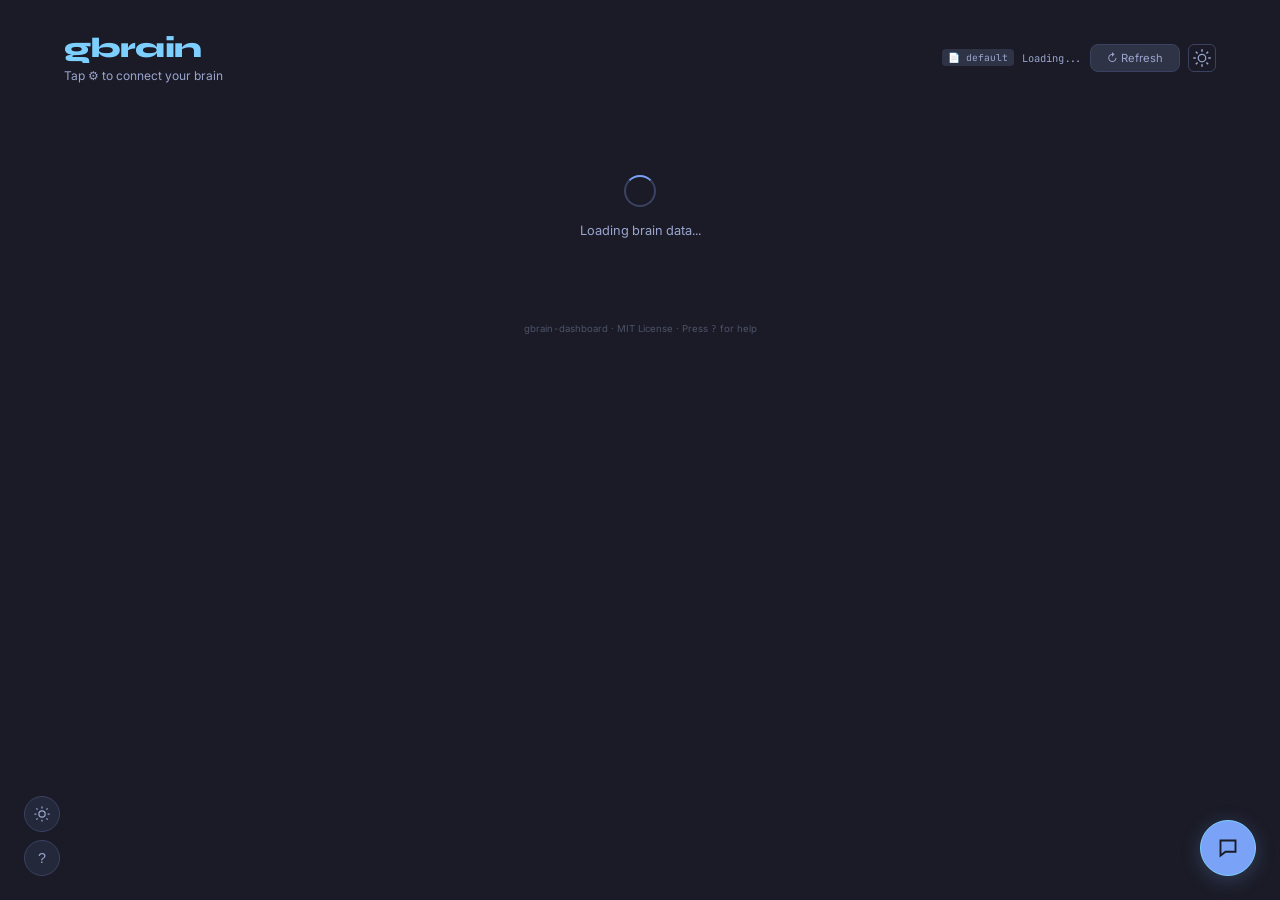
==== index.html @ 641b0d2c "Make connect CTA super obvious on mobile - Data badge shows '⚡ Connect' when no data (tappable) - Ge" ====
<!DOCTYPE html>
<html lang="en">
<head>
<meta charset="UTF-8">
<meta name="viewport" content="width=device-width, initial-scale=1.0">
<title>gbrain-dashboard</title>
<link rel="preconnect" href="https://fonts.googleapis.com">
<link rel="preconnect" href="https://fonts.gstatic.com" crossorigin>
<link href="https://fonts.googleapis.com/css2?family=Syne:wght@600;700;800&family=JetBrains+Mono:wght@400;500;600;700&family=Inter:wght@400;500;600&display=swap" rel="stylesheet">
<style>
  /* ═══════════════════════════════════════════════
     gbrain dashboard — Tokyo Night Design System
     ═══════════════════════════════════════════════ */
  *, *::before, *::after { box-sizing: border-box; margin: 0; padding: 0; }

  /* ─── Design Tokens (Tokyo Night) ─── */
  :root {
    --bg: #1a1b26; --surface: #24283b; --surface2: #2f3346; --border: #3b4261;
    --primary: #7aa2f7; --primary-light: #7dcfff; --accent: #e0af68; --accent-light: #ff9e64;
    --text: #c0caf5; --text-muted: #9aa5ce; --green: #9ece6a; --violet: #bb9af7;
    --rose: #f7768e; --graph-bg: #1a1b26;
    --radius: 12px; --radius-sm: 8px;
  }
  body.light {
    --bg: #f4f8fb; --surface: #ffffff; --surface2: #f1f5f9; --border: #dce4ec;
    --primary: #3366cc; --primary-light: #0e7490; --accent: #9a7b2c; --accent-light: #b8860b;
    --text: #1e293b; --text-muted: #64748b; --green: #059669; --violet: #7c3aed;
    --rose: #e11d48; --graph-bg: #f8fafc;
  }
  body.catppuccin-mocha {
    --bg: #1e1e2e; --surface: #313244; --surface2: #45475a; --border: #585b70;
    --primary: #89b4fa; --primary-light: #74c7ec; --accent: #f9e2af; --accent-light: #fab387;
    --text: #cdd6f4; --text-muted: #a6adc8; --green: #a6e3a1; --violet: #cba6f7;
    --rose: #f38ba8; --graph-bg: #1e1e2e;
  }
  body.catppuccin-latte {
    --bg: #eff1f5; --surface: #e6e9ef; --surface2: #ccd0da; --border: #bcc0cc;
    --primary: #1e66f5; --primary-light: #04a5e5; --accent: #df8e1d; --accent-light: #fe640b;
    --text: #4c4f69; --text-muted: #8c8fa1; --green: #40a02b; --violet: #8839ef;
    --rose: #d20f39; --graph-bg: #eff1f5;
  }
  body.omarchy {
    --bg: #faf6f0; --surface: #ffffff; --surface2: #f5efe6; --border: #d4c9b8;
    --primary: #8b4513; --primary-light: #a0522d; --accent: #b8860b; --accent-light: #cd853f;
    --text: #2c1810; --text-muted: #6b5b4f; --green: #5d7a3a; --violet: #6b3fa0;
    --rose: #c0392b; --graph-bg: #faf6f0;
  }

  /* ─── Base ─── */
  html { scroll-behavior: smooth; }
  body {
    font-family: 'Inter', system-ui, -apple-system, sans-serif;
    font-weight: 400;
    background: var(--bg); color: var(--text);
    min-height: 100vh; overflow-x: hidden;
    font-variant-numeric: tabular-nums;
  }
  body.modal-open { overflow: hidden; }
  ::selection { background: rgba(122,162,247,0.25); color: var(--text); }

  /* ─── Typography ─── */
  h1, h2, h3, h4, .display-font {
    font-family: 'Syne', sans-serif;
    font-weight: 700;
    letter-spacing: -0.02em;
  }
  .mono, code, .slug-text, .lq-path, .m-slug, .stat-card .value,
  .fc-time, .last-updated, .graph-zoom-label, .kbd {
    font-family: 'JetBrains Mono', monospace;
    font-feature-settings: 'tnum' 1;
  }

  /* ─── Grid ─── */
  .app { max-width: 1200px; margin: 0 auto; padding: 32px 24px 64px; }

  /* ─── Header ─── */
  .header { display: flex; align-items: center; justify-content: space-between; flex-wrap: wrap; gap: 16px; margin-bottom: 32px; }
  .header-left h1 { font-family: 'Syne', sans-serif; font-size: 1.75rem; font-weight: 800; letter-spacing: -0.03em; line-height: 1.15; }
  .header-left h1 span { color: var(--primary-light); }
  .header-left .sub { font-size: 0.75rem; color: var(--text-muted); margin-top: 4px; }
  .header-right { display: flex; gap: 8px; align-items: center; }
  .header-right .data-source-badge { font-size: 0.6rem; color: var(--text-muted); padding: 2px 6px; background: var(--surface2); border-radius: 4px; font-family: 'JetBrains Mono', monospace; white-space: nowrap; max-width: 120px; overflow: hidden; text-overflow: ellipsis; cursor: default; }
  .header-right .icon-btn { background: none; border: 1px solid var(--border); color: var(--text-muted); width: 28px; height: 28px; border-radius: 6px; cursor: pointer; display: flex; align-items: center; justify-content: center; padding: 0; transition: all 0.15s; }
  .header-right .icon-btn:hover { border-color: var(--accent); color: var(--accent); background: rgba(196,168,106,0.06); }
  .badge { display: inline-flex; align-items: center; gap: 6px; padding: 4px 12px; border-radius: 999px; font-size: 0.7rem; font-weight: 600; }
  .badge.green { background: rgba(158,206,106,0.1); color: var(--green); border: 1px solid rgba(158,206,106,0.25); }
  .badge.gold { background: rgba(224,175,104,0.1); color: var(--accent); border: 1px solid rgba(224,175,104,0.25); }
  .badge.rose { background: rgba(247,118,142,0.1); color: var(--rose); border: 1px solid rgba(247,118,142,0.25); }
  .refresh { background: var(--surface2); border: 1px solid var(--border); color: var(--text-muted); padding: 6px 16px; border-radius: 8px; cursor: pointer; font-size: 0.7rem; font-family: 'Inter', sans-serif; transition: all 0.15s; }
  .refresh:hover { color: var(--text); border-color: var(--primary); }
  .last-updated { font-size: 0.65rem; color: var(--text-muted); }

  /* ─── Stat Chips (compact, Today-only, horizontal scroll on mobile) ─── */
  .stat-chips { display: flex; gap: 8px; margin-bottom: 16px; overflow-x: auto; -webkit-overflow-scrolling: touch; scrollbar-width: none; padding: 4px 0; }
  .stat-chips::-webkit-scrollbar { display: none; }
  .stat-chip { display: flex; align-items: center; gap: 6px; background: var(--surface); border: 1px solid var(--border); border-radius: 999px; padding: 6px 14px; flex-shrink: 0; cursor: default; transition: border-color 0.15s; }
  .stat-chip:hover { border-color: var(--primary-light); }
  .stat-chip .sc-icon { width: 14px; height: 14px; color: var(--primary-light); flex-shrink: 0; }
  .stat-chip .sc-icon svg { display: block; width: 14px; height: 14px; }
  .stat-chip .sc-value { font-family: 'Syne', sans-serif; font-size: 0.85rem; font-weight: 700; color: var(--text); line-height: 1; }
  .stat-chip .sc-label { font-size: 0.6rem; color: var(--text-muted); line-height: 1; }

  /* ─── Stat Cards (used on desktop Today view) ─── */
  .stat-grid { display: grid; grid-template-columns: repeat(auto-fit, minmax(180px, 1fr)); gap: 12px; margin-bottom: 32px; align-items: start; }
  .stat-card { background: var(--surface); border: 1px solid var(--border); border-radius: var(--radius); padding: 20px; cursor: pointer; transition: border-color 0.15s, transform 0.15s; position: relative; }
  .stat-card:hover { border-color: var(--primary-light); transform: translateY(-2px); }
  .stat-card:active { transform: translateY(0); }
  .stat-card .icon { font-size: 1.3rem; margin-bottom: 8px; }
  .stat-card .value { font-family: 'Syne', sans-serif; font-size: 1.75rem; font-weight: 800; letter-spacing: -0.03em; line-height: 1.1; }
  .stat-card .label { font-size: 0.7rem; color: var(--text-muted); margin-top: 4px; }
  .stat-card .detail { font-size: 0.65rem; color: var(--text-muted); margin-top: 4px; line-height: 1.4; }
  .stat-card .hint { font-size: 0.55rem; color: rgba(154,165,206,0.5); margin-top: 8px; font-style: italic; }

  /* ─── Section ─── */
  .section { margin-bottom: 32px; }
  .section-header { display: flex; align-items: center; justify-content: space-between; margin-bottom: 16px; }
  .section-header h2 { font-family: 'Syne', sans-serif; font-size: 1.1rem; font-weight: 700; letter-spacing: -0.01em; }
  .section-header .count { font-size: 0.7rem; color: var(--text-muted); }

  /* ─── Tabs ─── */
  .tabs { display: flex; gap: 4px; margin-bottom: 16px; background: var(--surface); border-radius: var(--radius-sm); padding: 3px; width: fit-content; }
  .tab { padding: 7px 16px; border-radius: 6px; font-size: 0.75rem; cursor: pointer; color: var(--text-muted); border: none; background: none; font-family: 'Inter', sans-serif; transition: all 0.15s; }
  .tab.active { background: var(--surface2); color: var(--text); }
  .tab:hover:not(.active) { color: var(--text); }

  /* ─── View panel system ─── */
  .view-panel { display: none; }
  .view-panel.active { display: block; }

  /* ─── Logs view ─── */
  .logs-toolbar { display: flex; align-items: center; gap: 8px; margin-bottom: 10px; flex-wrap: wrap; }
  .logs-toolbar .tabs { margin-bottom: 0; }
  .logs-live { display: inline-flex; align-items: center; gap: 6px; font-size: 0.65rem; color: var(--text-muted); margin-left: auto; font-family: 'JetBrains Mono', monospace; }
  .logs-live .dot { width: 8px; height: 8px; border-radius: 50%; background: var(--border); transition: background 0.3s; }
  .logs-live .dot.on { background: var(--green); box-shadow: 0 0 6px rgba(158,206,106,0.5); }
  .logs-live .dot.err { background: var(--rose); }
  .log-feed { background: var(--graph-bg); border: 1px solid var(--border); border-radius: var(--radius); padding: 10px 14px; max-height: 560px; min-height: 200px; overflow-y: auto; font-family: 'JetBrains Mono', monospace; font-size: 0.7rem; line-height: 1.6; }
  .log-row { display: flex; gap: 10px; align-items: baseline; padding: 3px 0; border-bottom: 1px solid rgba(255,255,255,0.03); }
  .log-row:last-child { border-bottom: none; }
  .log-row.clickable { cursor: pointer; }
  .log-row.clickable:hover .log-detail { color: var(--primary-light); }
  .log-ts { color: var(--text-muted); flex-shrink: 0; }
  .log-src { flex-shrink: 0; font-weight: 600; color: var(--primary-light); min-width: 36px; }
  .log-stage { flex-shrink: 0; padding: 1px 7px; border-radius: 4px; font-size: 0.6rem; font-weight: 600; }
  .log-stage.info { background: rgba(158,206,106,0.12); color: var(--green); }
  .log-stage.warn { background: rgba(224,175,104,0.12); color: var(--accent); }
  .log-stage.error { background: rgba(247,118,142,0.12); color: var(--rose); }
  .log-detail { color: var(--text); word-break: break-word; }
  .log-offline { color: var(--text-muted); font-style: italic; padding: 6px 0; }

  /* ─── Table ─── */
  .table-wrap { background: var(--surface); border: 1px solid var(--border); border-radius: var(--radius); overflow: hidden; }
  table { width: 100%; border-collapse: collapse; font-size: 0.78rem; }
  th { text-align: left; padding: 10px 16px; background: var(--surface2); border-bottom: 1px solid var(--border); font-weight: 600; font-size: 0.65rem; color: var(--text-muted); position: sticky; top: 0; z-index: 1; letter-spacing: 0.02em; }
  td { padding: 9px 16px; border-bottom: 1px solid rgba(255,255,255,0.03); }
  tr.page-row { cursor: pointer; transition: background 0.1s; }
  tr.page-row:hover td { background: rgba(122,162,247,0.04); }
  tr.page-row:active td { background: rgba(122,162,247,0.08); }
  tr:last-child td { border: none; }
  .slug-link { color: var(--primary); text-decoration: none; font-weight: 500; }
  .type-tag { display: inline-flex; align-items: center; gap: 4px; padding: 2px 10px; border-radius: 10px; font-size: 0.6rem; font-weight: 600; background: rgba(122,162,247,0.1); color: var(--primary); }
  .type-tag.person { background: rgba(187,154,247,0.12); color: var(--violet); }
  .type-tag.company { background: rgba(158,206,106,0.12); color: var(--green); }
  .type-tag.meeting { background: rgba(255,158,100,0.12); color: var(--accent-light); }
  .type-tag.daily { background: rgba(247,118,142,0.12); color: var(--rose); }
  .type-tag.concept { background: rgba(125,207,255,0.12); color: var(--primary-light); }
  .type-tag.newsletter { background: rgba(158,206,106,0.12); color: var(--green); }
  .type-tag.video { background: rgba(247,118,142,0.12); color: var(--rose); }
  .type-tag.article { background: rgba(187,154,247,0.12); color: var(--violet); }
  .type-tag.bookmark { background: rgba(122,162,247,0.1); color: var(--primary); }
  .type-tag.quote { background: rgba(255,158,100,0.12); color: var(--accent-light); }
  .type-tag.dataset { background: rgba(158,206,106,0.12); color: var(--green); }
  .type-tag.digest { background: rgba(224,175,104,0.12); color: var(--accent); }
  .type-tag svg { width: 10px; height: 10px; fill: currentColor; flex-shrink: 0; }
  .link-badge { font-size: 0.6rem; color: var(--text-muted); margin-left: 4px; }
  .link-badge.has-links { color: var(--primary); }

  /* ─── Today Feed ─── */
  .feed-section { margin-bottom: 24px; }
  .feed-source-tabs { display: flex; gap: 4px; margin-bottom: 16px; background: var(--surface); border-radius: var(--radius-sm); padding: 3px; width: fit-content; flex-wrap: wrap; }
  .feed-source-tab { padding: 7px 14px; border-radius: 6px; font-size: 0.7rem; cursor: pointer; color: var(--text-muted); border: none; background: none; font-family: 'Inter', sans-serif; transition: all 0.15s; white-space: nowrap; }
  .feed-source-tab.active { background: var(--surface2); color: var(--text); }
  .feed-source-tab:hover:not(.active) { color: var(--text); }
  .feed-card {
    background: var(--surface); border: 1px solid var(--border); border-radius: var(--radius);
    padding: 16px 20px; margin-bottom: 10px; cursor: pointer;
    transition: border-color 0.15s, transform 0.15s;
    min-height: 72px;
    position: relative; overflow: hidden;
  }
  .feed-card:hover { border-color: var(--primary); transform: translateX(4px); }
  .feed-card:active { transform: translateX(0); }
  .feed-card .fc-link-line {
    position: absolute; left: 0; top: 50%; width: 3px; height: 32px;
    background: var(--primary-light); border-radius: 0 2px 2px 0;
    transform: translateY(-50%);
    opacity: 0; transition: none;
  }
  .feed-card.draw-in .fc-link-line { animation: drawIn 400ms ease-out 1 forwards; }
  @keyframes drawIn {
    from { opacity: 0; height: 0; }
    to   { opacity: 0.5; height: 32px; }
  }
  @media (prefers-reduced-motion: reduce) {
    .feed-card.draw-in .fc-link-line,
    .feed-card .fc-link-line { animation: none !important; opacity: 0.3; height: 32px; }
  }
  .feed-card .fc-header { display: flex; align-items: center; gap: 8px; margin-bottom: 8px; }
  .feed-card .fc-type-badge { display: inline-flex; align-items: center; gap: 4px; font-size: 0.55rem; font-weight: 600; letter-spacing: 0.03em; padding: 2px 10px; border-radius: 999px; white-space: nowrap; }
  .feed-card .fc-type-badge svg { width: 10px; height: 10px; fill: currentColor; flex-shrink: 0; }
  .feed-card .fc-type-badge.newsletter { background: rgba(158,206,106,0.1); color: var(--green); }
  .feed-card .fc-type-badge.video { background: rgba(247,118,142,0.1); color: var(--rose); }
  .feed-card .fc-type-badge.article { background: rgba(187,154,247,0.1); color: var(--violet); }
  .feed-card .fc-type-badge.bookmark { background: rgba(122,162,247,0.1); color: var(--primary); }
  .feed-card .fc-type-badge.quote { background: rgba(255,158,100,0.1); color: var(--accent-light); }
  .feed-card .fc-type-badge.dataset { background: rgba(158,206,106,0.1); color: var(--green); }
  .feed-card .fc-type-badge.meeting { background: rgba(255,158,100,0.1); color: var(--accent-light); }
  .feed-card .fc-type-badge.concept { background: rgba(125,207,255,0.1); color: var(--primary-light); }
  .feed-card .fc-type-badge.digest { background: rgba(224,175,104,0.1); color: var(--accent); }
  .feed-card .fc-time { font-family: 'JetBrains Mono', monospace; font-size: 0.6rem; color: var(--text-muted); margin-left: auto; white-space: nowrap; }
  .feed-card .fc-title { font-family: 'Syne', sans-serif; font-size: 0.95rem; font-weight: 700; margin-bottom: 6px; letter-spacing: -0.01em; line-height: 1.3; }
  .feed-card .fc-links { font-size: 0.65rem; color: var(--text-muted); line-height: 1.6; display: flex; flex-wrap: wrap; gap: 4px 8px; }
  .feed-card .fc-links .fc-link {
    color: var(--primary); cursor: pointer; display: inline-flex; align-items: center;
    transition: color 0.15s;
  }
  .feed-card .fc-links .fc-link::before { content: '→ '; color: var(--primary-light); }
  .feed-card .fc-links .fc-link:hover { color: var(--primary-light); text-decoration: underline; }
  .feed-card .fc-links .fc-second-degree { color: var(--accent); cursor: pointer; }
  .feed-card .fc-links .fc-second-degree::before { content: '· also: '; opacity: 0.5; }
  .feed-card .fc-links .fc-second-degree:hover { opacity: 1; }
  .feed-card .fc-summary { font-size: 0.7rem; color: var(--text-muted); margin-top: 6px; line-height: 1.5; display: -webkit-box; -webkit-line-clamp: 2; -webkit-box-orient: vertical; overflow: hidden; }
  .feed-card .fc-meta { display: flex; gap: 12px; margin-top: 8px; font-size: 0.6rem; color: var(--text-muted); flex-wrap: wrap; }

  /* ─── Empty States ─── */
  .empty-state { text-align: center; padding: 48px 24px; color: var(--text-muted); }
  .empty-state .empty-icon { margin-bottom: 16px; }
  .empty-state .empty-icon svg { width: 40px; height: 40px; stroke: var(--border); fill: none; stroke-width: 1.5; }
  .empty-state .empty-title { font-family: 'Syne', sans-serif; font-size: 0.9rem; font-weight: 600; color: var(--text); margin-bottom: 6px; }
  .empty-state .empty-desc { font-size: 0.72rem; line-height: 1.5; max-width: 300px; margin: 0 auto; }
  .empty-state .empty-action { display: inline-block; margin-top: 12px; padding: 6px 16px; border-radius: 8px; border: 1px solid var(--border); background: var(--surface2); color: var(--primary); font-size: 0.7rem; cursor: pointer; font-family: 'Inter', sans-serif; transition: all 0.15s; }
  .empty-state .empty-action:hover { border-color: var(--primary); }

  /* ─── Featured Digest ─── */
  .digest-card { border: 1px solid rgba(224,175,104,0.2); border-radius: var(--radius); padding: 20px; margin-bottom: 16px; cursor: pointer; transition: border-color 0.15s; }
  .digest-card:hover { border-color: var(--accent); }
  .digest-card .dc-badge { font-size: 0.55rem; font-weight: 600; letter-spacing: 0.04em; background: rgba(224,175,104,0.12); color: var(--accent); padding: 2px 12px; border-radius: 999px; display: inline-flex; align-items: center; gap: 4px; margin-bottom: 8px; }
  .digest-card .dc-title { font-family: 'Syne', sans-serif; font-size: 0.95rem; font-weight: 700; margin-bottom: 4px; }
  .digest-card .dc-date { font-size: 0.6rem; color: var(--text-muted); margin-bottom: 8px; }
  .digest-card .dc-section { font-size: 0.72rem; line-height: 1.5; color: var(--text-muted); margin-top: 8px; }
  .digest-card .dc-section strong { color: var(--text); }
  .digest-card .dc-section .dc-link { color: var(--primary); }
  .digest-card .dc-insight { border-left: 2px solid var(--accent); padding: 8px 12px; margin-top: 8px; border-radius: 0 var(--radius-sm) var(--radius-sm) 0; font-size: 0.7rem; background: rgba(224,175,104,0.04); }

  /* ─── Search ─── */
  .search-wrap { position: relative; margin-bottom: 16px; }
  .search-wrap input { width: 100%; padding: 10px 16px 10px 40px; background: var(--surface); border: 1px solid var(--border); border-radius: var(--radius-sm); color: var(--text); font-size: 0.8rem; font-family: 'Inter', sans-serif; }
  .search-wrap input::placeholder { color: var(--text-muted); }
  .search-wrap input:focus { outline: none; border-color: var(--primary); }
  .search-wrap .search-icon { position: absolute; left: 14px; top: 50%; transform: translateY(-50%); color: var(--text-muted); font-size: 0.8rem; }

  /* ─── Entity Grid ─── */
  .entity-grid { display: grid; grid-template-columns: repeat(auto-fill, minmax(280px, 1fr)); gap: 12px; }
  .entity-card { background: var(--surface); border: 1px solid var(--border); border-radius: var(--radius); padding: 20px; cursor: pointer; transition: border-color 0.15s, transform 0.15s; min-height: 44px; }
  .entity-card:hover { border-color: var(--primary); transform: translateY(-2px); }
  .entity-card:active { transform: translateY(0); }
  .entity-card .name { font-family: 'Syne', sans-serif; font-weight: 700; font-size: 0.95rem; margin-bottom: 4px; }
  .entity-card .slug { font-family: 'JetBrains Mono', monospace; font-size: 0.65rem; color: var(--text-muted); }
  .entity-card .meta { display: flex; gap: 6px; margin-top: 8px; flex-wrap: wrap; }
  .entity-card .preview { font-size: 0.7rem; color: var(--text-muted); margin-top: 8px; line-height: 1.4; display: -webkit-box; -webkit-line-clamp: 2; -webkit-box-orient: vertical; overflow: hidden; }
  .entity-card .contact-row { display: flex; gap: 12px; margin-top: 8px; font-size: 0.65rem; color: var(--text-muted); }

  /* ─── Health Grid ─── */
  .health-grid { display: grid; grid-template-columns: repeat(auto-fill, minmax(300px, 1fr)); gap: 10px; }
  .health-item { background: var(--surface); border: 1px solid var(--border); border-radius: var(--radius-sm); padding: 12px 16px; display: flex; gap: 12px; align-items: flex-start; cursor: pointer; transition: border-color 0.15s; min-height: 44px; }
  .health-item:hover { border-color: var(--primary); }
  .health-dot { width: 8px; height: 8px; border-radius: 50%; margin-top: 4px; flex-shrink: 0; }
  .health-dot.ok { background: var(--green); }
  .health-dot.warn { background: var(--accent-light); }
  .health-dot.error { background: var(--rose); }
  .health-info { flex: 1; min-width: 0; }
  .health-info .name { font-size: 0.75rem; font-weight: 600; }
  .health-info .msg { font-size: 0.65rem; color: var(--text-muted); margin-top: 2px; word-break: break-word; }

  /* ─── Link Graph ─── */
  .graph-container { background: var(--surface); border: 1px solid var(--border); border-radius: var(--radius); padding: 16px; margin-bottom: 24px; position: relative; }
  .graph-container canvas { width: 100%; height: 380px; display: block; border-radius: var(--radius-sm); cursor: grab; background: var(--graph-bg); touch-action: none; }
  .graph-container canvas:active { cursor: grabbing; }
  .graph-container canvas.dragging-node { cursor: grabbing; }
  .graph-reset { position: absolute; top: 16px; right: 16px; background: var(--surface2); border: 1px solid var(--border); color: var(--text-muted); padding: 4px 12px; border-radius: 6px; cursor: pointer; font-size: 0.6rem; font-family: 'Inter', sans-serif; transition: all 0.15s; }
  .graph-fullscreen-btn { position: absolute; top: 16px; right: 70px; background: var(--surface2); border: 1px solid var(--border); color: var(--text-muted); padding: 4px 8px; border-radius: 6px; cursor: pointer; font-size: 0.6rem; font-family: 'Inter', sans-serif; display: none; }
  .graph-legend { display: flex; gap: 12px; margin-top: 8px; font-size: 0.6rem; color: var(--text-muted); flex-wrap: wrap; align-items: center; }
  .graph-legend .dot { display: inline-block; width: 8px; height: 8px; border-radius: 50%; margin-right: 4px; vertical-align: middle; }

  /* ─── Live Query ─── */
  .live-query-section { background: var(--surface); border: 1px solid var(--border); border-radius: var(--radius); padding: 20px; margin-bottom: 24px; }
  .live-query-bar { display: flex; gap: 8px; margin-bottom: 12px; }
  .live-query-bar input { flex: 1; padding: 10px 16px; background: var(--surface2); border: 1px solid var(--border); border-radius: var(--radius-sm); color: var(--text); font-size: 0.8rem; font-family: 'Inter', sans-serif; }
  .live-query-bar input:focus { outline: none; border-color: var(--primary); }
  .live-query-bar button { padding: 10px 20px; background: var(--primary); border: none; border-radius: var(--radius-sm); color: #1a1b26; font-size: 0.75rem; font-weight: 600; font-family: 'Inter', sans-serif; cursor: pointer; transition: background 0.15s; }
  .live-query-bar button:hover { background: var(--primary-light); }
  .live-query-results { display: flex; flex-direction: column; gap: 8px; }
  .live-query-results:empty { display: none; }
  .lq-card { background: var(--surface2); border: 1px solid var(--border); border-radius: var(--radius-sm); padding: 12px 16px; cursor: pointer; transition: border-color 0.15s; }
  .lq-card:hover { border-color: var(--primary); }
  .lq-header { display: flex; align-items: center; gap: 8px; margin-bottom: 4px; }
  .lq-score { font-family: 'JetBrains Mono', monospace; font-size: 0.6rem; font-weight: 700; padding: 2px 6px; border-radius: 8px; }
  .lq-score.high { background: rgba(158,206,106,0.15); color: var(--green); }
  .lq-score.med { background: rgba(255,158,100,0.15); color: var(--accent-light); }
  .lq-score.low { background: rgba(247,118,142,0.15); color: var(--rose); }
  .lq-path { font-family: 'JetBrains Mono', monospace; font-size: 0.65rem; color: var(--text-muted); }
  .lq-snippet { font-size: 0.72rem; color: var(--text); line-height: 1.4; }
  .lq-error { font-size: 0.75rem; color: var(--rose); padding: 8px 12px; background: rgba(247,118,142,0.08); border: 1px solid rgba(247,118,142,0.2); border-radius: var(--radius-sm); display: none; }
  .lq-loading { font-size: 0.75rem; color: var(--text-muted); padding: 12px; text-align: center; display: none; }
  .lq-empty { font-size: 0.75rem; color: var(--text-muted); padding: 12px; text-align: center; display: none; }

  /* ─── Modal ─── */
  .modal-overlay { position: fixed; inset: 0; background: rgba(26,27,38,0.9); z-index: 100; display: none; align-items: center; justify-content: center; padding: 24px; }
  .modal-overlay.active { display: flex; }
  .modal { background: var(--surface); border: 1px solid var(--border); border-radius: var(--radius); width: 100%; max-width: 700px; max-height: 85vh; overflow-y: auto; animation: modalIn 0.15s ease; }
  @keyframes modalIn { from { opacity: 0; transform: scale(0.97); } to { opacity: 1; transform: scale(1); } }
  .modal-header { display: flex; align-items: flex-start; justify-content: space-between; padding: 24px 24px 0; position: sticky; top: 0; background: var(--surface); z-index: 2; }
  .modal-header .m-title { font-family: 'Syne', sans-serif; font-size: 1.05rem; font-weight: 700; }
  .modal-header .m-slug { font-family: 'JetBrains Mono', monospace; font-size: 0.65rem; color: var(--text-muted); margin-top: 4px; }
  .modal-close { background: var(--surface2); border: 1px solid var(--border); color: var(--text-muted); width: 32px; height: 32px; border-radius: 50%; cursor: pointer; font-size: 0.9rem; font-family: 'Inter', sans-serif; display: flex; align-items: center; justify-content: center; transition: all 0.15s; flex-shrink: 0; }
  .modal-close:hover { color: var(--text); border-color: var(--text-muted); }
  .modal-body { padding: 20px 24px 24px; }
  .modal-body .m-section { margin-bottom: 24px; }
  .modal-body .m-section-title { font-size: 0.7rem; font-weight: 600; color: var(--text-muted); margin-bottom: 8px; letter-spacing: 0.02em; }
  .modal-body .m-tags { display: flex; flex-wrap: wrap; gap: 6px; }
  .modal-body .tag { padding: 2px 10px; border-radius: 999px; font-size: 0.6rem; background: rgba(125,207,255,0.08); color: var(--primary-light); }
  .modal-body .m-content { font-size: 0.78rem; line-height: 1.7; white-space: pre-wrap; word-break: break-word; }
  .modal-body .m-content strong { color: var(--primary); }
  .modal-body .m-entity-fields { display: grid; grid-template-columns: 1fr 1fr; gap: 8px; }
  .modal-body .m-field { background: var(--surface2); border-radius: var(--radius-sm); padding: 8px 12px; }
  .modal-body .m-field .f-label { font-size: 0.55rem; color: var(--text-muted); letter-spacing: 0.02em; }
  .modal-body .m-field .f-value { font-size: 0.75rem; margin-top: 2px; word-break: break-word; }
  .modal-body .m-links { display: flex; flex-direction: column; gap: 6px; }
  .modal-body .m-link { display: flex; align-items: center; gap: 8px; padding: 8px 12px; background: var(--surface2); border-radius: var(--radius-sm); font-size: 0.7rem; cursor: pointer; transition: background 0.1s; text-decoration: none; color: var(--text); min-height: 44px; }
  .modal-body .m-link:hover { background: rgba(122,162,247,0.06); }
  .modal-body .m-link .dir { color: var(--primary); font-weight: 700; }
  .modal-body .m-link .ltype { font-size: 0.55rem; padding: 1px 6px; border-radius: 6px; background: rgba(154,165,206,0.1); color: var(--text-muted); margin-left: auto; }

  /* ─── Mobile Navigation ─── */
  .mobile-nav { display: none; position: fixed; bottom: 0; left: 0; right: 0; background: var(--surface); border-top: 1px solid var(--border); z-index: 90; padding: 4px 0 env(safe-area-inset-bottom, 8px); }
  .mobile-nav-inner { display: flex; justify-content: space-around; align-items: center; max-width: 500px; margin: 0 auto; }
  .mobile-nav-btn { display: flex; flex-direction: column; align-items: center; justify-content: center; gap: 2px; padding: 6px 10px; min-width: 56px; min-height: 48px; border: none; background: none; color: var(--text-muted); font-size: 0.55rem; font-weight: 500; font-family: 'Inter', sans-serif; cursor: pointer; transition: color 0.15s; border-radius: 8px; -webkit-tap-highlight-color: transparent; }
  .mobile-nav-btn .nav-icon { font-size: 1.2rem; line-height: 1; }
  .mobile-nav-btn.active { color: var(--primary); }
  .mobile-nav-btn:active { background: rgba(122,162,247,0.08); }

  /* Raised Write dock (center nav button, elevated above nav bar) */
  .mobile-nav .nav-write-btn {
    position: relative;
    top: -18px;
    width: 56px;
    height: 56px;
    border-radius: 50%;
    background: var(--primary);
    border: 2px solid var(--bg);
    color: #1a1b26;
    font-size: 1.6rem;
    cursor: pointer;
    z-index: 95;
    box-shadow: 0 4px 16px rgba(122,162,247,0.25);
    transition: transform 0.15s, box-shadow 0.15s;
    display: flex;
    align-items: center;
    justify-content: center;
    flex-shrink: 0;
    font-family: 'Inter',sans-serif;
    line-height: 1;
    padding: 0;
    margin: 0;
  }
  .mobile-nav .nav-write-btn:hover { transform: scale(1.05); box-shadow: 0 6px 20px rgba(122,162,247,0.35); }
  .mobile-nav .nav-write-btn:active { transform: scale(0.95); }
  .mobile-nav .nav-write-btn svg { display: block; width: 22px; height: 22px; stroke: #1a1b26; stroke-width: 2.2; stroke-linecap: round; fill: none; }

  /* ─── Floating Buttons ─── */
  .float-btns { position: fixed; bottom: 24px; left: 24px; z-index: 50; display: flex; flex-direction: column; gap: 8px; }
  .float-btn { width: 36px; height: 36px; border-radius: 50%; border: 1px solid var(--border); background: var(--surface); color: var(--text-muted); font-size: 0.9rem; cursor: pointer; display: flex; align-items: center; justify-content: center; transition: all 0.15s; }
  .float-btn:hover { border-color: var(--text-muted); color: var(--text); }

  /* ─── Settings ─── */
  .settings-popover { position: fixed; bottom: 120px; left: 24px; background: var(--surface); border: 1px solid var(--border); border-radius: var(--radius); padding: 16px; width: 220px; box-shadow: 0 12px 32px rgba(0,0,0,0.4); z-index: 60; display: none; animation: modalIn 0.15s ease; }
  .settings-popover.active { display: block; }
  .settings-popover h3 { font-family: 'Syne', sans-serif; font-size: 0.75rem; font-weight: 700; margin-bottom: 12px; }
  .settings-row { display: flex; align-items: center; justify-content: space-between; margin-bottom: 8px; font-size: 0.7rem; }
  .toggle-sw { position: relative; display: inline-block; width: 36px; height: 20px; }
  .toggle-sw input { display: none; }
  .toggle-sw .slider { position: absolute; inset: 0; background: var(--surface2); border-radius: 20px; cursor: pointer; transition: 0.15s; border: 1px solid var(--border); }
  .toggle-sw input:checked + .slider { background: var(--green); }
  .toggle-sw .slider::after { content: ''; position: absolute; width: 14px; height: 14px; left: 2px; bottom: 2px; background: white; border-radius: 50%; transition: 0.15s; }
  .toggle-sw input:checked + .slider::after { transform: translateX(16px); }

  /* ─── Docs / Help ─── */
  .docs-overlay { position: fixed; inset: 0; background: rgba(26,27,38,0.9); z-index: 200; display: none; align-items: center; justify-content: center; padding: 24px; }
  .docs-overlay.active { display: flex; }
  .docs-modal { background: var(--surface); border: 1px solid var(--border); border-radius: var(--radius); width: 100%; max-width: 900px; max-height: 85vh; display: flex; overflow: hidden; animation: modalIn 0.15s ease; }
  .docs-sidebar { width: 200px; background: var(--surface2); padding: 12px 0; flex-shrink: 0; overflow-y: auto; }
  .docs-sidebar .docs-tab { padding: 10px 16px; font-size: 0.75rem; color: var(--text-muted); cursor: pointer; border: none; background: none; text-align: left; font-family: 'Inter', sans-serif; transition: all 0.12s; border-left: 2px solid transparent; display: block; width: 100%; }
  .docs-sidebar .docs-tab:hover { color: var(--text); background: rgba(255,255,255,0.03); }
  .docs-sidebar .docs-tab.active { color: var(--primary); background: rgba(122,162,247,0.06); border-left-color: var(--primary); }
  .docs-sidebar .docs-tab .d-icon { margin-right: 6px; font-size: 0.85rem; }
  .docs-content { flex: 1; padding: 24px; overflow-y: auto; font-size: 0.78rem; line-height: 1.7; }
  .docs-content h2 { font-family: 'Syne', sans-serif; font-size: 1.15rem; margin-bottom: 12px; }
  .docs-content h3 { font-family: 'Syne', sans-serif; font-size: 0.85rem; margin: 16px 0 8px; color: var(--text); font-weight: 600; }
  .docs-content ul { margin: 6px 0 12px 18px; }
  .docs-content li { margin-bottom: 4px; }
  .docs-content code { font-family: 'JetBrains Mono', monospace; font-size: 0.68rem; background: var(--surface2); padding: 2px 6px; border-radius: 4px; }
  .docs-content .callout { border-left: 3px solid var(--primary); padding: 10px 14px; margin: 12px 0; border-radius: 0 var(--radius-sm) var(--radius-sm) 0; font-size: 0.72rem; background: rgba(122,162,247,0.04); }
  .docs-content .kbd { font-family: 'JetBrains Mono', monospace; font-size: 0.68rem; background: var(--surface2); border: 1px solid var(--border); padding: 2px 6px; border-radius: 4px; }
  .docs-close { position: absolute; top: 12px; right: 16px; width: 30px; height: 30px; border-radius: 50%; background: var(--surface2); border: 1px solid var(--border); color: var(--text-muted); cursor: pointer; font-size: 0.9rem; z-index: 1; display: flex; align-items: center; justify-content: center; }

  /* ─── Content-shaped placeholders ─── */
  .placeholder { background: var(--surface2); border-radius: var(--radius-sm); animation: pulse 1.5s ease-in-out infinite; }
  @keyframes pulse { 0%, 100% { opacity: 0.3; } 50% { opacity: 0.6; } }
  .placeholder-line { height: 12px; margin-bottom: 8px; width: 100%; }
  .placeholder-line:last-child { width: 60%; }
  .placeholder-card { height: 80px; margin-bottom: 10px; }

  /* ─── Footer ─── */
  .footer { text-align: center; font-size: 0.6rem; color: var(--text-muted); padding: 24px 0 80px; opacity: 0.4; }

  /* ─── Chat Bubble ─── */
  .chat-bubble { position: fixed; bottom: 24px; right: 24px; width: 56px; height: 56px; border-radius: 50%; background: var(--primary); border: 1px solid var(--primary-light); color: #1a1b26; font-size: 1.4rem; cursor: pointer; z-index: 1000; box-shadow: 0 4px 20px rgba(122,162,247,0.25); transition: all 0.15s, bottom 0.3s ease; display: flex; align-items: center; justify-content: center; }
  .chat-bubble:hover { transform: scale(1.05); box-shadow: 0 6px 28px rgba(122,162,247,0.35); }
  .chat-bubble.chat-hidden { bottom: -60px; pointer-events: none; opacity: 0; }
  .chat-panel { position: fixed; bottom: 92px; right: 24px; width: 380px; height: 520px; max-height: calc(100vh - 120px); background: var(--surface); border: 1px solid var(--border); border-radius: var(--radius); box-shadow: 0 12px 40px rgba(0,0,0,0.5); z-index: 999; display: none; flex-direction: column; overflow: hidden; }
  .chat-panel.active { display: flex; }
  .chat-header { display: flex; align-items: center; justify-content: space-between; padding: 12px 16px; border-bottom: 1px solid var(--border); background: var(--surface2); flex-shrink: 0; }
  .chat-header h3 { font-family: 'Syne', sans-serif; font-size: 0.8rem; font-weight: 600; }
  .chat-header-actions { display: flex; gap: 6px; align-items: center; }
  .chat-header button { background: none; border: 1px solid var(--border); color: var(--text-muted); padding: 4px 10px; border-radius: 6px; cursor: pointer; font-size: 0.65rem; font-family: 'Inter', sans-serif; }
  .chat-clear { background: none; border: 1px solid var(--border); color: var(--text-muted); padding: 4px 10px; border-radius: 6px; cursor: pointer; font-size: 0.65rem; font-family: 'Inter', sans-serif; }
  .chat-messages { flex: 1 1 0; min-height: 120px; overflow-y: auto; padding: 16px; display: flex; flex-direction: column; gap: 10px; }
  .chat-welcome { font-size: 0.72rem; color: var(--text-muted); line-height: 1.5; }
  .starter-grid { display: grid; grid-template-columns: 1fr 1fr; gap: 6px; margin-top: 12px; }
  .starter-pill { padding: 8px 12px; border-radius: 999px; border: 1px solid var(--border); background: var(--surface2); color: var(--text); font-size: 0.62rem; cursor: pointer; font-family: 'Inter', sans-serif; text-align: left; transition: all 0.15s; }
  .starter-pill:hover { border-color: var(--primary); }
  .chat-msg { max-width: 88%; padding: 10px 14px; border-radius: 14px; font-size: 0.72rem; line-height: 1.45; word-break: break-word; }
  .chat-msg.user { align-self: flex-end; background: rgba(122,162,247,0.12); color: var(--text); border-bottom-right-radius: 4px; }
  .chat-msg.assistant { align-self: flex-start; max-width: 92%; background: var(--surface2); color: var(--text); border-bottom-left-radius: 4px; padding: 0; }
  .bot-msg-body { padding: 10px 14px; }
  .bot-msg-text { font-size: 0.72rem; line-height: 1.45; }
  .bot-msg-text strong { color: var(--primary); }
  .bot-msg-text blockquote { border-left: 2px solid var(--primary); margin: 4px 0; padding: 2px 8px; font-style: italic; color: var(--text-muted); }
  .bot-sources-toggle { width: 100%; padding: 6px 14px; background: none; border: none; border-top: 1px solid rgba(255,255,255,0.04); color: var(--text-muted); font-size: 0.65rem; cursor: pointer; font-family: 'Inter', sans-serif; text-align: left; display: flex; align-items: center; gap: 4px; }
  .bot-sources-toggle .arrow { transition: transform 0.2s; display: inline-block; }
  .bot-sources-toggle.open .arrow { transform: rotate(90deg); }
  .bot-sources { display: none; padding: 0 14px 8px; }
  .bot-sources.open { display: block; }
  .bot-source-card { display: flex; align-items: flex-start; gap: 8px; padding: 6px 8px; border-radius: 6px; cursor: pointer; transition: background 0.1s; }
  .bot-source-card:hover { background: rgba(255,255,255,0.03); }
  .src-score { font-family: 'JetBrains Mono', monospace; font-size: 0.55rem; font-weight: 700; padding: 1px 6px; border-radius: 6px; white-space: nowrap; }
  .src-score.high { background: rgba(158,206,106,0.15); color: var(--green); }
  .src-score.med { background: rgba(255,158,100,0.15); color: var(--accent-light); }
  .src-score.low { background: rgba(247,118,142,0.15); color: var(--rose); }
  .src-info { flex: 1; min-width: 0; }
  .src-title { font-size: 0.68rem; font-weight: 600; }
  .src-snippet { font-size: 0.6rem; color: var(--text-muted); display: -webkit-box; -webkit-line-clamp: 2; -webkit-box-orient: vertical; overflow: hidden; margin-top: 1px; }
  .bot-followups { display: flex; flex-wrap: wrap; gap: 4px; padding: 0 14px 10px; }
  .bot-followup-pill { padding: 4px 10px; border-radius: 999px; border: 1px solid var(--border); background: none; color: var(--primary); font-size: 0.6rem; cursor: pointer; font-family: 'Inter', sans-serif; transition: all 0.15s; }
  .bot-followup-pill:hover { border-color: var(--primary); background: rgba(122,162,247,0.06); }
  .chat-typing { padding: 6px 16px; display: none; font-weight: 500; font-size: 0.65rem; color: var(--text-muted); flex-shrink: 0; }
  .chat-typing.active { display: block; }
  .chat-input-bar { display: flex; gap: 6px; padding: 10px 16px; border-top: 1px solid var(--border); background: var(--surface2); flex-shrink: 0; }
  .chat-input-bar input { flex: 1; padding: 8px 14px; border-radius: 999px; border: 1px solid var(--border); background: var(--surface); color: var(--text); font-size: 0.72rem; font-family: 'Inter', sans-serif; }
  .chat-input-bar input:focus { outline: none; border-color: var(--primary); }
  .chat-input-bar button { padding: 8px 16px; border-radius: 999px; background: var(--primary); border: none; color: #1a1b26; font-size: 0.7rem; font-weight: 600; cursor: pointer; font-family: 'Inter', sans-serif; }

  /* ─── Loading ─── */
  .loading { display: flex; flex-direction: column; align-items: center; justify-content: center; padding: 60px 20px; color: var(--text-muted); font-size: 0.8rem; gap: 16px; }
  .spinner { width: 32px; height: 32px; border: 2px solid var(--border); border-top-color: var(--primary); border-radius: 50%; animation: spin 0.6s linear infinite; }
  @keyframes spin { to { transform: rotate(360deg); } }
  .empty { text-align: center; padding: 40px 20px; color: var(--text-muted); font-size: 0.8rem; }

  /* ═══════ MOBILE ═══════ */
  @media (max-width: 768px) {
    .app { padding: 16px 12px 100px; }
    .header { margin-bottom: 16px; }
    .header-left h1 { font-size: 1.1rem; }
    .header-left .sub { font-size: 0.65rem; }
    .header-right { gap: 4px; }
    .header-right .refresh, .header-right .last-updated { display: none; }
    .stat-grid { grid-template-columns: 1fr 1fr; gap: 8px; }
    .stat-card { padding: 12px 10px; }
    .stat-card .value { font-size: 1.2rem; }
    .stat-card .label { font-size: 0.6rem; }
    .stat-card .detail { font-size: 0.55rem; }
    .stat-card .hint { display: none; }
    .feed-card { padding: 12px; margin-bottom: 8px; }
    .feed-card .fc-title { font-size: 0.78rem; }
    .feed-card .fc-summary { -webkit-line-clamp: 1; }
    .digest-card { padding: 12px; }
    .digest-card .dc-section { display: none; }
    .digest-card .dc-insight { font-size: 0.65rem; }
    .view-panel { display: none; }
    .view-panel.active { display: block; }
    .mobile-nav { display: block; }
    .desktop-tabs-row { display: none; }
    .desktop-view-tabs { display: none; }
    .graph-container canvas { height: 280px; }
    .graph-fullscreen-btn { display: block; }
    .graph-fullscreen { position: fixed; inset: 0; z-index: 300; background: var(--bg); padding: 16px; }
    .graph-fullscreen canvas { height: calc(100vh - 80px) !important; }
    .graph-fullscreen .graph-close { position: fixed; top: 16px; right: 16px; z-index: 301; background: var(--surface2); border: 1px solid var(--border); color: var(--text); padding: 8px 16px; border-radius: 8px; cursor: pointer; font-size: 0.8rem; font-family: 'Inter', sans-serif; }
    .entity-grid { grid-template-columns: 1fr; }
    .health-grid { grid-template-columns: 1fr; }
    .table-wrap { max-height: none !important; }
    .table-wrap table, .table-wrap thead, .table-wrap tbody, .table-wrap th, .table-wrap td, .table-wrap tr { display: block; }
    .table-wrap thead { display: none; }
    .table-wrap tr.page-row { border-bottom: 1px solid var(--border); padding: 12px; margin-bottom: 0; }
    .table-wrap td { padding: 4px 0; border: none; }
    .table-wrap td:first-child { font-weight: 600; }
    .live-query-section { padding: 12px; margin-bottom: 16px; }
    .live-query-bar button { padding: 10px 12px; font-size: 0.7rem; }
    .float-btns { display: none; }
    .settings-popover { bottom: 170px; left: 12px; }
    .chat-bubble { bottom: 80px; right: 12px; width: 48px; height: 48px; font-size: 1.2rem; }
    .chat-bubble.chat-hidden { bottom: -40px; }
    .chat-panel { width: calc(100vw - 24px); right: 12px; bottom: 80px; height: 480px; max-height: calc(100vh - 100px); border-radius: 12px; }
    .docs-modal { flex-direction: column; }
    .docs-sidebar { width: 100%; display: flex; overflow-x: auto; padding: 8px; gap: 4px; }
    .docs-sidebar .docs-tab { border-left: none; border-bottom: 2px solid transparent; white-space: nowrap; padding: 8px 12px; font-size: 0.7rem; }
    .docs-sidebar .docs-tab.active { border-left: none; border-bottom-color: var(--primary); }
    .docs-content { font-size: 0.7rem; }
    .tab, .feed-source-tab, .mobile-nav-btn, .feed-card, .entity-card, .health-item, .m-link, .starter-pill, .bot-followup-pill { min-height: 44px; }
    .stat-card:hover { transform: none; }
    .feed-card:hover { transform: none; }
    .entity-card:hover { transform: none; }
  }
  @media (max-width: 400px) { .stat-grid { grid-template-columns: 1fr 1fr; gap: 6px; } .stat-card { padding: 10px 8px; } .stat-card .value { font-size: 1rem; } }

  /* ═══════════════════════════════════════════════
     Write — Dashboard Note Composer
     ═══════════════════════════════════════════════ */

  /* ─── FAB removed — now a raised nav dock ─── */

  /* ─── Write Modal ─── */
  .write-overlay { position: fixed; inset: 0; background: rgba(26,27,38,0.92); z-index: 200; display: none; align-items: center; justify-content: center; padding: 24px; }
  .write-overlay.active { display: flex; }
  .write-composer { background: var(--surface); border: 1px solid var(--border); border-radius: var(--radius); width: 100%; max-width: 680px; max-height: 90vh; display: flex; flex-direction: column; overflow: hidden; animation: modalIn 0.18s ease; }
  .write-composer .wc-header { display: flex; align-items: center; justify-content: space-between; padding: 16px 20px; border-bottom: 1px solid var(--border); flex-shrink: 0; }
  .write-composer .wc-header h3 { font-family: 'Syne',sans-serif; font-size: 0.85rem; font-weight: 700; color: var(--text); }
  .write-composer .wc-header .wc-actions { display: flex; gap: 8px; align-items: center; }
  .write-composer .wc-close { background: none; border: none; color: var(--text-muted); font-size: 1.2rem; cursor: pointer; width: 32px; height: 32px; border-radius: 50%; display: flex; align-items: center; justify-content: center; transition: color 0.15s; }
  .write-composer .wc-close:hover { color: var(--text); }
  .write-composer .wc-body-wrap { flex: 1; overflow-y: auto; padding: 20px; display: flex; flex-direction: column; gap: 16px; }
  .write-composer .wc-title { width: 100%; background: none; border: none; font-family: 'Syne',sans-serif; font-size: 1.35rem; font-weight: 700; color: var(--text); padding: 0; outline: none; letter-spacing: -0.02em; }
  .write-composer .wc-title::placeholder { color: var(--text-muted); opacity: 0.5; }
  .write-composer .wc-editor-wrap { position: relative; flex: 1; display: flex; flex-direction: column; min-height: 200px; }
  .write-composer .wc-body { width: 100%; flex: 1; background: none; border: none; font-family: 'Inter',sans-serif; font-size: 0.95rem; line-height: 1.75; color: var(--text); resize: none; padding: 0; outline: none; min-height: 200px; }
  .write-composer .wc-body::placeholder { color: var(--text-muted); opacity: 0.4; }
  .write-composer .wc-format-hint { font-family: 'JetBrains Mono',monospace; font-size: 0.62rem; color: var(--text-muted); opacity: 0; transition: opacity 0.25s; padding: 4px 0; letter-spacing: 0.02em; user-select: none; pointer-events: none; }
  .write-composer .wc-format-hint.visible { opacity: 0.55; }
  .write-composer .wc-format-hint span { color: var(--primary-light); }

  /* ─── Autocomplete ─── */
  .wc-autocomplete { position: absolute; bottom: 100%; left: 0; right: 0; background: var(--surface2); border: 1px solid var(--border); border-radius: var(--radius-sm); max-height: 200px; overflow-y: auto; z-index: 10; display: none; box-shadow: 0 8px 24px rgba(0,0,0,0.4); }
  .wc-autocomplete.active { display: block; }
  .wc-autocomplete .wc-ac-item { padding: 8px 14px; cursor: pointer; font-size: 0.73rem; color: var(--text); transition: background 0.1s; border-bottom: 1px solid rgba(59,66,97,0.3); min-height: 36px; display: flex; align-items: center; gap: 8px; }
  .wc-autocomplete .wc-ac-item:last-child { border-bottom: none; }
  .wc-autocomplete .wc-ac-item:hover, .wc-autocomplete .wc-ac-item.active { background: rgba(122,162,247,0.1); }
  .wc-autocomplete .wc-ac-item .ac-type { font-size: 0.55rem; padding: 1px 6px; border-radius: 4px; background: rgba(154,165,206,0.1); color: var(--text-muted); flex-shrink: 0; }

  /* ─── Type Chips ─── */
  .wc-type-row { display: flex; gap: 6px; flex-wrap: wrap; }
  .wc-type-chip { padding: 3px 10px; border-radius: 999px; font-size: 0.62rem; font-weight: 500; cursor: pointer; background: var(--surface2); border: 1px solid var(--border); color: var(--text-muted); transition: all 0.15s; font-family: 'Inter',sans-serif; }
  .wc-type-chip:hover { border-color: var(--text-muted); color: var(--text); }
  .wc-type-chip.active { background: rgba(122,162,247,0.1); border-color: var(--primary); color: var(--primary); }

  /* ─── Bottom Toolbar ─── */
  .write-composer .wc-toolbar { display: flex; align-items: center; justify-content: space-between; padding: 12px 20px; border-top: 1px solid var(--border); flex-shrink: 0; gap: 12px; }
  .write-composer .wc-toolbar-left { display: flex; gap: 8px; align-items: center; }
  .wc-toggle-btn { padding: 6px 14px; border-radius: 999px; font-size: 0.62rem; font-weight: 500; cursor: pointer; background: var(--surface2); border: 1px solid var(--border); color: var(--text-muted); transition: all 0.15s; font-family: 'Inter',sans-serif; }
  .wc-toggle-btn:hover { border-color: var(--text-muted); color: var(--text); }
  .wc-toggle-btn.active { background: rgba(122,162,247,0.1); border-color: var(--primary); color: var(--primary); }
  .wc-submit-btn { padding: 8px 22px; border-radius: 999px; font-size: 0.7rem; font-weight: 600; cursor: pointer; background: var(--primary); border: none; color: #1a1b26; transition: all 0.15s; font-family: 'Inter',sans-serif; }
  .wc-submit-btn:hover { filter: brightness(1.1); }
  .wc-submit-btn:disabled { opacity: 0.4; cursor: not-allowed; filter: none; }

  /* ─── Preview ─── */
  .write-composer .wc-preview { display: none; flex: 1; overflow-y: auto; padding: 20px; font-size: 0.85rem; line-height: 1.7; color: var(--text); min-height: 200px; }
  .write-composer .wc-preview.active { display: block; }
  .write-composer .wc-preview h1, .write-composer .wc-preview h2, .write-composer .wc-preview h3 { font-family: 'Syne',sans-serif; font-weight: 700; margin-top: 1em; margin-bottom: 0.3em; }
  .write-composer .wc-preview h1 { font-size: 1.2rem; }
  .write-composer .wc-preview h2 { font-size: 0.95rem; }
  .write-composer .wc-preview strong { color: var(--primary-light); }
  .write-composer .wc-preview a { color: var(--primary); }
  .write-composer .wc-preview code { font-family: 'JetBrains Mono',monospace; font-size: 0.75rem; background: var(--surface2); padding: 2px 6px; border-radius: 4px; }
  .write-composer .wc-preview blockquote { border-left: 2px solid var(--primary); padding: 4px 12px; margin: 8px 0; color: var(--text-muted); font-style: italic; }
  .write-composer .wc-preview ul, .write-composer .wc-preview ol { padding-left: 1.5em; margin: 6px 0; }
  .write-composer .wc-preview .wikilink { color: var(--primary); text-decoration: underline; text-decoration-style: dotted; text-underline-offset: 3px; }

  /* ─── Pending Chip ─── */
  .feed-card.pending { opacity: 0.7; border-style: dashed; }
  .feed-card.pending .fc-pending-badge { display: inline-flex; align-items: center; gap: 4px; background: rgba(122,162,247,0.12); color: var(--primary); font-size: 0.55rem; padding: 2px 8px; border-radius: 999px; font-weight: 600; }
  .fc-pending-badge .spinner-dot { width: 6px; height: 6px; border-radius: 50%; background: var(--primary); animation: pendPulse 1.2s ease infinite; }
  @keyframes pendPulse { 0%,100%{opacity:0.3} 50%{opacity:1} }

  /* ─── Tier Badges (LinkedIn CRM) ─── */
  .tier-badge { display: inline-flex; align-items: center; gap: 4px; padding: 2px 10px; border-radius: 999px; font-size: 0.6rem; font-weight: 700; letter-spacing: 0.03em; }
  .tier-badge.tier-1 { background: rgba(247,118,142,0.12); color: var(--rose); border: 1px solid rgba(247,118,142,0.25); }
  .tier-badge.tier-2 { background: rgba(255,158,100,0.12); color: var(--accent-light); border: 1px solid rgba(255,158,100,0.25); }
  .tier-badge.tier-3 { background: rgba(122,162,247,0.12); color: var(--primary); border: 1px solid rgba(122,162,247,0.25); }
  .tier-badge.tier-4 { background: rgba(154,165,206,0.1); color: var(--text-muted); border: 1px solid rgba(154,165,206,0.2); }
  .tier-dot { width: 6px; height: 6px; border-radius: 50%; flex-shrink: 0; }

  /* ─── Relationship Health (LinkedIn CRM) ─── */
  .health-indicator { display: inline-flex; align-items: center; gap: 4px; font-size: 0.6rem; }
  .health-indicator .hi-dot { width: 8px; height: 8px; border-radius: 50%; flex-shrink: 0; }
  .health-indicator .hi-dot.hot { background: var(--green); box-shadow: 0 0 6px rgba(158,206,106,0.5); }
  .health-indicator .hi-dot.warm { background: var(--accent-light); }
  .health-indicator .hi-dot.cold { background: var(--rose); }
  .health-indicator .hi-dot.unknown { background: var(--border); }
  .last-contact { font-family: 'JetBrains Mono', monospace; font-size: 0.6rem; color: var(--text-muted); }

  /* ─── Edit Mode in Modals ─── */
  .modal-body .m-edit-field { margin-bottom: 12px; }
  .modal-body .m-edit-field label { display: block; font-size: 0.6rem; font-weight: 600; color: var(--text-muted); margin-bottom: 4px; letter-spacing: 0.02em; text-transform: uppercase; }
  .modal-body .m-edit-field input, .modal-body .m-edit-field textarea {
    width: 100%; padding: 8px 12px; background: var(--surface2); border: 1px solid var(--border);
    border-radius: var(--radius-sm); color: var(--text); font-family: 'Inter', sans-serif; font-size: 0.78rem;
  }
  .modal-body .m-edit-field input:focus, .modal-body .m-edit-field textarea:focus { outline: none; border-color: var(--primary); }
  .modal-body .m-edit-field textarea { min-height: 140px; resize: vertical; line-height: 1.6; font-size: 0.75rem; }
  .modal-body .m-edit-tags { display: flex; flex-wrap: wrap; gap: 6px; align-items: center; margin-top: 4px; }
  .modal-body .m-edit-tags .tag-pill { display: inline-flex; align-items: center; gap: 4px; padding: 3px 8px 3px 10px; border-radius: 999px; font-size: 0.62rem; background: rgba(125,207,255,0.08); color: var(--primary-light); border: 1px solid rgba(125,207,255,0.15); }
  .modal-body .m-edit-tags .tag-pill .tag-x { cursor: pointer; width: 14px; height: 14px; border-radius: 50%; display: inline-flex; align-items: center; justify-content: center; font-size: 0.7rem; line-height: 1; color: var(--text-muted); transition: all 0.15s; }
  .modal-body .m-edit-tags .tag-pill .tag-x:hover { background: rgba(247,118,142,0.15); color: var(--rose); }
  .modal-body .m-edit-tags .tag-add-input { background: none; border: 1px dashed var(--border); border-radius: 999px; padding: 3px 10px; color: var(--text-muted); font-size: 0.62rem; font-family: 'Inter', sans-serif; width: 100px; }
  .modal-body .m-edit-tags .tag-add-input:focus { outline: none; border-color: var(--primary); color: var(--text); }
  .modal-actions { display: flex; gap: 8px; margin-top: 20px; }
  .modal-actions button { padding: 8px 18px; border-radius: 999px; font-size: 0.7rem; font-weight: 600; cursor: pointer; font-family: 'Inter', sans-serif; transition: all 0.15s; }
  .modal-actions .btn-save { background: var(--primary); border: none; color: #1a1b26; }
  .modal-actions .btn-save:hover { filter: brightness(1.1); }
  .modal-actions .btn-cancel { background: none; border: 1px solid var(--border); color: var(--text-muted); }
  .modal-actions .btn-cancel:hover { border-color: var(--text-muted); color: var(--text); }
  .modal-actions .btn-delete { background: none; border: 1px solid rgba(247,118,142,0.25); color: var(--rose); }
  .modal-actions .btn-delete:hover { background: rgba(247,118,142,0.08); border-color: var(--rose); }

  /* ─── Delete Confirmation Overlay ─── */
  .delete-overlay { position: fixed; inset: 0; background: rgba(26,27,38,0.94); z-index: 300; display: none; align-items: center; justify-content: center; padding: 24px; }
  .delete-overlay.active { display: flex; }
  .delete-dialog { background: var(--surface); border: 1px solid rgba(247,118,142,0.3); border-radius: var(--radius); padding: 28px; max-width: 420px; width: 100%; text-align: center; animation: modalIn 0.15s ease; }
  .delete-dialog h3 { font-family: 'Syne', sans-serif; font-size: 0.9rem; font-weight: 700; color: var(--rose); margin-bottom: 8px; }
  .delete-dialog p { font-size: 0.72rem; color: var(--text-muted); margin-bottom: 20px; line-height: 1.5; }
  .delete-dialog .del-slug { font-family: 'JetBrains Mono', monospace; font-size: 0.65rem; color: var(--primary-light); margin-bottom: 12px; word-break: break-all; }
  .delete-dialog .del-actions { display: flex; gap: 8px; justify-content: center; }
  .delete-dialog .del-actions button { padding: 8px 20px; border-radius: 999px; font-size: 0.7rem; font-weight: 600; cursor: pointer; font-family: 'Inter', sans-serif; transition: all 0.15s; }
  .delete-dialog .del-confirm { background: var(--rose); border: none; color: #fff; }
  .delete-dialog .del-confirm:hover { filter: brightness(1.15); }
  .delete-dialog .del-cancel { background: none; border: 1px solid var(--border); color: var(--text-muted); }
  .delete-dialog .del-cancel:hover { border-color: var(--text-muted); color: var(--text); }

  /* ─── Bulk Action Bar ─── */
  .bulk-bar { position: fixed; bottom: 80px; left: 50%; transform: translateX(-50%); background: var(--surface); border: 1px solid var(--primary); border-radius: var(--radius); padding: 8px 16px; display: none; align-items: center; gap: 12px; z-index: 80; box-shadow: 0 4px 24px rgba(0,0,0,0.4); }
  .bulk-bar.active { display: flex; }
  .bulk-bar .bulk-count { font-family: 'Syne', sans-serif; font-size: 0.75rem; font-weight: 700; color: var(--primary); white-space: nowrap; }
  .bulk-bar .bulk-actions { display: flex; gap: 6px; }
  .bulk-bar button { padding: 5px 12px; border-radius: 999px; font-size: 0.62rem; font-weight: 600; cursor: pointer; font-family: 'Inter', sans-serif; transition: all 0.15s; background: none; border: 1px solid var(--border); color: var(--text-muted); }
  .bulk-bar button:hover { border-color: var(--primary); color: var(--primary); }
  .bulk-bar .bulk-delete-btn { color: var(--rose); border-color: rgba(247,118,142,0.25); }
  .bulk-bar .bulk-delete-btn:hover { background: rgba(247,118,142,0.08); border-color: var(--rose); }
  .bulk-bar .bulk-clear { font-size: 0.6rem; color: var(--text-muted); cursor: pointer; background: none; border: none; }

  /* ─── Select All Checkbox ─── */
  .select-col { width: 32px; text-align: center; }
  .select-col input[type="checkbox"] { cursor: pointer; accent-color: var(--primary); }
  .bulk-select-all { cursor: pointer; accent-color: var(--primary); }

  /* ─── Token Prompt ─── */
  .token-overlay { position: fixed; inset: 0; background: rgba(26,27,38,0.94); z-index: 250; display: none; align-items: center; justify-content: center; padding: 24px; }
  .token-overlay.active { display: flex; }
  .token-dialog { background: var(--surface); border: 1px solid var(--border); border-radius: var(--radius); padding: 28px; max-width: 400px; width: 100%; text-align: center; animation: modalIn 0.18s ease; }
  .token-dialog h3 { font-family: 'Syne',sans-serif; font-size: 0.9rem; font-weight: 700; color: var(--text); margin-bottom: 8px; }
  .token-dialog p { font-size: 0.72rem; color: var(--text-muted); margin-bottom: 16px; line-height: 1.5; }
  .token-dialog input { width: 100%; padding: 10px 14px; background: var(--surface2); border: 1px solid var(--border); border-radius: var(--radius-sm); color: var(--text); font-family: 'JetBrains Mono',monospace; font-size: 0.72rem; text-align: center; margin-bottom: 12px; }
  .token-dialog input:focus { outline: none; border-color: var(--primary); }
  .token-dialog .token-actions { display: flex; gap: 8px; justify-content: center; }
  .token-dialog button { padding: 8px 20px; border-radius: 999px; font-size: 0.7rem; font-weight: 600; cursor: pointer; font-family: 'Inter',sans-serif; }
  .token-dialog .tk-save { background: var(--primary); border: none; color: #1a1b26; }
  .token-dialog .tk-skip { background: none; border: 1px solid var(--border); color: var(--text-muted); }
  .token-dialog .tk-error { color: var(--rose); font-size: 0.6rem; margin-top: 8px; display: none; }

  /* ─── Mobile Write Adaptations ─── */
  @media (max-width: 700px) {
    .write-overlay { padding: 0; align-items: stretch; }
    .write-composer { max-width: 100%; max-height: 100vh; border-radius: 0; }
    .write-composer .wc-title { font-size: 1.15rem; }
    .write-composer .wc-body { font-size: 0.88rem; min-height: 160px; }
    .write-composer .wc-body-wrap { padding: 16px; }
    .write-composer .wc-toolbar { padding: 10px 16px; flex-wrap: wrap; }
  }

  /* Desktop: Write tab in top bar */
  .write-tab-item { color: var(--primary) !important; }
  .write-tab-item:hover { border-color: var(--primary) !important; }
  /* ─── Artifact Cards ─── */
  .artifact-grid { display: grid; grid-template-columns: repeat(auto-fill, minmax(280px, 1fr)); gap: 12px; }
  .artifact-card { background: var(--surface); border: 1px solid var(--border); border-radius: var(--radius); padding: 16px; cursor: pointer; transition: all 0.15s; }
  .artifact-card:hover { border-color: var(--primary); transform: translateY(-1px); }
  .artifact-card .art-icon { font-size: 1.5rem; margin-bottom: 6px; }
  .artifact-card .art-name { font-family: 'JetBrains Mono', monospace; font-size: 0.72rem; font-weight: 500; word-break: break-all; margin-bottom: 6px; }
  .artifact-card .art-meta { display: flex; gap: 8px; font-size: 0.6rem; color: var(--text-muted); flex-wrap: wrap; margin-bottom: 6px; }
  .artifact-card .art-meta span { padding: 2px 8px; border-radius: 999px; background: var(--surface2); }
  .artifact-card .art-pages { font-size: 0.62rem; display: flex; flex-wrap: wrap; gap: 4px; }
  .artifact-card .art-page-link { color: var(--primary); cursor: pointer; font-weight: 500; }
  .artifact-card .art-page-link:hover { text-decoration: underline; }
  .artifact-card .art-nopage { color: var(--text-muted); font-style: italic; font-size: 0.6rem; }
  .artifact-filter-bar { display: flex; gap: 6px; margin-bottom: 12px; flex-wrap: wrap; }
  .artifact-filter-pill { padding: 4px 12px; border-radius: 999px; border: 1px solid var(--border); background: none; color: var(--text-muted); font-size: 0.65rem; cursor: pointer; font-family: 'Inter', sans-serif; transition: all 0.15s; }
  .artifact-filter-pill:hover { border-color: var(--primary); color: var(--text); }
  .artifact-filter-pill.active { background: var(--primary); border-color: var(--primary); color: #1a1b26; }
  .artifact-search-wrap { display: flex; align-items: center; gap: 8px; margin-bottom: 12px; position: relative; }
  .artifact-search-wrap input { flex: 1; padding: 8px 12px 8px 32px; border-radius: var(--radius-sm); border: 1px solid var(--border); background: var(--surface); color: var(--text); font-size: 0.72rem; font-family: 'Inter', sans-serif; }
  .artifact-search-wrap input:focus { outline: none; border-color: var(--primary); }
  .artifact-search-wrap .search-icon { position: absolute; left: 10px; color: var(--text-muted); }
  @media (max-width: 768px) { .artifact-grid { grid-template-columns: 1fr; } }

  /* ─── Artifact Preview Modal ─── */
  .art-preview-image { max-width: 100%; max-height: 60vh; border-radius: var(--radius-sm); display: block; margin: 0 auto; }
  .art-preview-table { width: 100%; border-collapse: collapse; font-size: 0.65rem; max-height: 50vh; overflow-y: auto; display: block; }
  .art-preview-table thead { position: sticky; top: 0; }
  .art-preview-table th { background: var(--surface2); padding: 6px 10px; text-align: left; font-weight: 600; border-bottom: 1px solid var(--border); white-space: nowrap; }
  .art-preview-table td { padding: 5px 10px; border-bottom: 1px solid rgba(255,255,255,0.03); white-space: nowrap; }
  .art-preview-table tr:hover td { background: rgba(255,255,255,0.02); }
  .art-preview-text { font-family: 'JetBrains Mono', monospace; font-size: 0.65rem; line-height: 1.5; white-space: pre-wrap; max-height: 55vh; overflow-y: auto; background: var(--surface2); padding: 12px; border-radius: var(--radius-sm); }
  .art-preview-meta { display: flex; gap: 12px; flex-wrap: wrap; margin-bottom: 12px; font-size: 0.65rem; color: var(--text-muted); }
  .art-preview-meta span { display: flex; align-items: center; gap: 4px; }
  .art-preview-unsupported { text-align: center; padding: 40px 20px; color: var(--text-muted); }
  .art-preview-unsupported .icon { font-size: 2.5rem; margin-bottom: 12px; opacity: 0.4; }
</style>
</head>
<body>
<main>
<div class="app">

  <!-- Header -->
  <div class="header">
    <div class="header-left">
      <h1><span>gbrain</span></h1>
      <div class="sub">Tap ⚙️ to connect your brain</div>
    </div>
    <div class="header-right">
      <span class="data-source-badge" id="dataSource" title="Data source" style="cursor:pointer" onclick="openLoadDataModal()">📄 default</span>
      <span class="last-updated" id="lastUpdated">Loading...</span>
      <button class="refresh" onclick="loadData()">↻ Refresh</button>
      <button class="icon-btn" onclick="openLoadDataModal()" title="Load your own data"><svg viewBox="0 0 16 16" width="20" height="20"><circle cx="8" cy="8" r="3" stroke="currentColor" fill="none"/><path d="M8 1v2M8 13v2M1 8h2M13 8h2M3.05 3.05l1.41 1.41M11.54 11.54l1.41 1.41M3.05 12.95l1.41-1.41M11.54 4.46l1.41-1.41" stroke="currentColor" stroke-width="1.2"/></svg></button>
    </div>
  </div>

  <!-- Loading -->
  <div class="loading" id="loading"><div class="spinner"></div> Loading brain data...</div>
  <div class="empty" id="error" style="display:none"><div class="icon">⚠️</div><p id="errorMsg"></p></div>

  <!-- Dashboard -->
  <div id="dashboard" style="display:none">

    <!-- Desktop View Navigation -->
    <div class="tabs desktop-view-tabs" id="desktopViewTabs" style="margin-bottom:16px">
      <button class="tab active" data-dview="today" onclick="showView('today')"><span class="tab-icon"><svg viewBox="0 0 16 16"><rect x="2" y="2" width="12" height="12" rx="2" stroke="currentColor" fill="none"/><path d="M5 7h6M5 10h6" stroke="currentColor"/></svg></span> Today</button>
      <button class="tab" data-dview="browse" onclick="showView('browse')"><span class="tab-icon"><svg viewBox="0 0 16 16"><rect x="2" y="2" width="5" height="5" rx="1" stroke="currentColor" fill="none"/><rect x="9" y="2" width="5" height="5" rx="1" stroke="currentColor" fill="none"/><rect x="2" y="9" width="5" height="5" rx="1" stroke="currentColor" fill="none"/><rect x="9" y="9" width="5" height="5" rx="1" stroke="currentColor" fill="none"/></svg></span> Browse</button>
      <button class="tab" data-dview="ask" onclick="showView('ask')"><span class="tab-icon"><svg viewBox="0 0 16 16"><path d="M2 2h12v9H6l-4 3V2z" stroke="currentColor" fill="none"/></svg></span> Ask</button>
      <button class="tab" data-dview="graph" onclick="showView('graph')"><span class="tab-icon"><svg viewBox="0 0 16 16"><circle cx="5" cy="5" r="2" stroke="currentColor" fill="none"/><circle cx="11" cy="4" r="1.5" stroke="currentColor" fill="none"/><circle cx="8" cy="11" r="2.5" stroke="currentColor" fill="none"/><path d="M6 6l2 4M10 5l-1 4" stroke="currentColor"/></svg></span> Graph</button>
      <button class="tab" data-dview="logs" onclick="showView('logs')"><span class="tab-icon"><svg viewBox="0 0 16 16"><path d="M3 3h10M3 6.5h10M3 10h7M3 13h5" stroke="currentColor" stroke-linecap="round"/></svg></span> Logs</button>
      <button class="tab write-tab-item" onclick="openWrite()"><span class="tab-icon"><svg viewBox="0 0 16 16"><path d="M3 13h10M8 3v10M3 8h10" stroke="currentColor" stroke-width="1.8" stroke-linecap="round"/></svg></span> Write</button>
    </div>

    <!-- No stat cards at top level — they live inside view-today only -->

    <!-- === VIEW: Today (mobile home) === -->
    <div class="view-panel active" id="view-today">
      <!-- Stat Chips (compact, Today only) -->
      <div class="stat-chips" id="statChips"></div>

      <!-- Live Query -->
      <div class="live-query-section">
        <div class="section-header"><h2>Ask</h2></div>
        <div class="live-query-bar">
          <input type="text" id="lqInput" placeholder="Ask anything about your brain..." onkeydown="if(event.key==='Enter') runLiveQuery()">
          <button id="lqBtn" onclick="runLiveQuery()">Ask</button>
        </div>
        <div class="lq-loading" id="lqLoading"><span class="spinner"></span> Querying brain...</div>
        <div class="lq-error" id="lqError"></div>
        <div class="lq-empty" id="lqEmpty">No results found.</div>
        <div class="live-query-results" id="lqResults"></div>
      </div>

      <!-- Today Feed -->
      <div class="section" id="todayView">
        <div class="section-header">
          <h2>Today</h2>
          <span class="count" id="feedCount"></span>
        </div>
        <div id="digestSlot"></div>
        <div class="feed-source-tabs" id="feedSourceTabs">
          <button class="feed-source-tab active" data-src="all">All</button>
          <button class="feed-source-tab" data-src="newsletter">Inbox</button>
          <button class="feed-source-tab" data-src="video">Library</button>
          <button class="feed-source-tab" data-src="bookmark">Saved</button>
          <button class="feed-source-tab" data-src="quote">Quotes</button>
          <button class="feed-source-tab" data-src="dataset">Data</button>
          <button class="feed-source-tab" data-src="meeting">Meetings</button>
        </div>
        <div id="pendingNotes"></div>
        <div id="feedCards"></div>
        <div class="empty-state" id="feedEmpty" style="display:none">
          <div class="empty-title">Connect your brain</div>
          <div class="empty-desc">Tap the ⚙️ gear icon above, or use the <b>Connect to gbrain</b> button below.</div>
        </div>
      </div>
    </div>

    <!-- === VIEW: Graph === -->
    <div class="view-panel" id="view-graph">
      <div class="graph-container" id="graphContainer">
        <div class="section-header"><h2>Knowledge Graph</h2><span class="count" id="graphCount"></span></div>
        <canvas id="graphCanvas"></canvas>
        <button class="graph-reset" onclick="resetGraph()" title="Reset positions">↺ Reset</button>
        <button class="graph-fullscreen-btn" onclick="toggleGraphFullscreen()" title="Fullscreen">⛶</button>
        <div class="graph-legend">
          <span><span class="dot" style="background:var(--primary-light)"></span> Concept</span>
          <span><span class="dot" style="background:var(--violet)"></span> Person</span>
          <span><span class="dot" style="background:var(--green)"></span> Company</span>
          <span><span class="dot" style="background:var(--accent-light)"></span> Meeting</span>
          <span><span class="dot" style="background:var(--rose)"></span> Daily</span>
          <span style="opacity:0.4;margin-left:8px">· zoom · pan · drag · click</span>
        </div>
      </div>
    </div>

    <!-- === VIEW: Browse (Pages/Entities/Health with desktop tabs) === -->
    <div class="view-panel" id="view-browse">
      <div class="section">
        <div class="section-header"><h2>Browse</h2></div>
        <div class="tabs desktop-tabs-row" id="browseTabs">
          <button class="tab active" data-btab="pages">Pages</button>
          <button class="tab" data-btab="entities">Entities</button>
          <button class="tab" data-btab="health">Health</button>
          <button class="tab" data-btab="artifacts">Artifacts</button>
        </div>
        <div class="search-wrap" id="searchWrap">
          <span class="search-icon"><svg viewBox="0 0 16 16" width="20" height="20"><circle cx="7" cy="7" r="5" stroke="currentColor" fill="none"/><path d="M11 11l4 4" stroke="currentColor"/></svg></span>
          <input type="text" placeholder="Search pages..." id="searchInput" oninput="filterCurrent()">
        </div>
        <div id="pagesView">
          <div class="table-wrap" style="max-height:500px;overflow-y:auto" id="pagesTable"></div>
        </div>
        <div id="entitiesView" style="display:none">
          <div class="entity-grid" id="entityGrid"></div>
        </div>
        <div id="healthView" style="display:none">
          <div class="health-grid" id="healthGrid"></div>
        </div>
        <div id="artifactsView" style="display:none">
          <div class="artifact-filter-bar" id="artifactFilters"></div>
          <div class="artifact-grid" id="artifactGrid"></div>
          <div class="empty" id="artifactEmpty" style="display:none"><p>No artifacts yet. Ingest screenshots, CSVs, or PDFs to populate.</p></div>
        </div>
      </div>
    </div>

    <!-- === VIEW: Ask (mobile chat-style) === -->
    <div class="view-panel" id="view-ask">
      <div class="live-query-section" style="margin-bottom:8px">
        <div class="section-header"><h2>Ask</h2></div>
        <div class="live-query-bar">
          <input type="text" id="mqInput" placeholder="Ask anything..." onkeydown="if(event.key==='Enter') runMobileQuery()">
          <button onclick="runMobileQuery()">Ask</button>
        </div>
        <div class="lq-loading" id="mqLoading"><span class="spinner"></span> Querying...</div>
        <div class="lq-error" id="mqError"></div>
        <div class="lq-empty" id="mqEmpty">No results found.</div>
        <div class="live-query-results" id="mqResults"></div>
      </div>
      <!-- Chat-style result thread -->
      <div id="mqThread"></div>
    </div>

    <!-- === VIEW: Logs (live workflow activity) === -->
    <div class="view-panel" id="view-logs">
      <div class="section">
        <div class="section-header"><h2>Logs</h2></div>
        <div class="logs-toolbar">
          <div class="tabs" id="logFilterTabs">
            <button class="tab active" data-lfilter="all" onclick="setLogsFilter('all')">All</button>
            <button class="tab" data-lfilter="api" onclick="setLogsFilter('api')">API</button>
            <button class="tab" data-lfilter="cron" onclick="setLogsFilter('cron')">Cron</button>
            <button class="tab" data-lfilter="errors" onclick="setLogsFilter('errors')">Errors</button>
          </div>
          <div class="logs-live" id="logsLive"><span class="dot" id="logsLiveDot"></span><span id="logsLiveLabel">idle</span></div>
        </div>
        <div class="log-feed" id="logFeed"><div class="log-offline">Loading activity…</div></div>
      </div>
    </div>
  </div>

  <div class="footer">gbrain-dashboard · MIT License · Press <span style="font-family:'JetBrains Mono',monospace">?</span> for help</div>
</div>

<!-- Delete Confirmation Overlay -->
<div class="delete-overlay" id="deleteOverlay" onclick="if(event.target===this)closeDeleteConfirm()">
  <div class="delete-dialog">
    <h3>Delete Page</h3>
    <p>This action cannot be undone. The page and all its data will be permanently removed.</p>
    <div class="del-slug" id="delSlug"></div>
    <div class="del-actions">
      <button class="del-cancel" onclick="closeDeleteConfirm()">Cancel</button>
      <button class="del-confirm" id="delConfirmBtn" onclick="confirmDelete()">Delete Permanently</button>
    </div>
  </div>
</div>

<!-- Bulk Action Bar -->
<div class="bulk-bar" id="bulkBar">
  <span class="bulk-count" id="bulkCount">0 selected</span>
  <div class="bulk-actions">
    <button onclick="bulkAddTag()" title="Add tag to selected">+ Tag</button>
    <button class="bulk-delete-btn" onclick="bulkDelete()" title="Delete selected">Delete</button>
  </div>
  <button class="bulk-clear" onclick="clearBulkSelect()">✕ Clear</button>
</div>

<!-- Mobile Bottom Navigation -->
<nav class="mobile-nav" id="mobileNav">
  <div class="mobile-nav-inner">
    <button class="mobile-nav-btn active" data-view="today" onclick="showView('today')">
      <span class="nav-icon"><svg viewBox="0 0 16 16"><rect x="2" y="2" width="12" height="12" rx="2" stroke="currentColor" fill="none"/><path d="M5 7h6M5 10h6" stroke="currentColor"/></svg></span> Today
    </button>
    <button class="mobile-nav-btn" data-view="browse" onclick="showView('browse')">
      <span class="nav-icon"><svg viewBox="0 0 16 16"><rect x="2" y="2" width="5" height="5" rx="1" stroke="currentColor" fill="none"/><rect x="9" y="2" width="5" height="5" rx="1" stroke="currentColor" fill="none"/><rect x="2" y="9" width="5" height="5" rx="1" stroke="currentColor" fill="none"/><rect x="9" y="9" width="5" height="5" rx="1" stroke="currentColor" fill="none"/></svg></span> Browse
    </button>
    <button class="nav-write-btn" onclick="openWrite()" title="Write a note">
      <svg viewBox="0 0 16 16"><path d="M3 13h10M8 2v10M3 7h10" stroke="currentColor" stroke-linecap="round"/></svg>
    </button>
    <button class="mobile-nav-btn" data-view="ask" onclick="showView('ask')">
      <span class="nav-icon"><svg viewBox="0 0 16 16"><path d="M2 2h12v9H6l-4 3V2z" stroke="currentColor" fill="none"/></svg></span> Ask
    </button>
    <button class="mobile-nav-btn" data-view="more" onclick="toggleMoreMenu()">
      <span class="nav-icon">···</span> More
    </button>
  </div>
</nav>

<!-- More menu popover -->
<div class="settings-popover" id="moreMenu" style="bottom:80px;left:auto;right:12px;width:180px">
  <div class="settings-row" style="cursor:pointer" onclick="showView('graph');toggleMoreMenu()">Graph</div>
  <div class="settings-row" style="cursor:pointer" onclick="showView('browse');document.querySelector('[data-btab=entities]').click();toggleMoreMenu()">Entities</div>
  <div class="settings-row" style="cursor:pointer" onclick="showView('browse');document.querySelector('[data-btab=health]').click();toggleMoreMenu()">Health</div>
  <div class="settings-row" style="cursor:pointer" onclick="showView('browse');document.querySelector('[data-btab=artifacts]').click();toggleMoreMenu()">Artifacts</div>
  <div class="settings-row" style="cursor:pointer" onclick="showView('logs');toggleMoreMenu()">Logs</div>
  <div class="settings-row" style="cursor:pointer" onclick="toggleSettings();toggleMoreMenu()">Settings</div>
  <div class="settings-row" style="cursor:pointer" onclick="openDocs();toggleMoreMenu()">Help</div>
</div>

<!-- Write FAB removed — now a raised dock in the nav -->

<!-- Floating Buttons -->
<div class="float-btns">
<button class="float-btn cog-btn" onclick="toggleSettings()" title="Settings"><svg viewBox="0 0 16 16" width="20" height="20"><circle cx="8" cy="8" r="2.5" stroke="currentColor" fill="none"/><path d="M8 2v1.5M8 12.5v1.5M2 8h1.5M12.5 8h1.5M3.5 3.5l1 1M11.5 11.5l1 1M3.5 12.5l1-1M11.5 4.5l1-1" stroke="currentColor"/></svg></button>
<button class="float-btn help-btn" onclick="openDocs()" title="Help &amp; Documentation (press ?)">?</button>
</div>

<!-- Settings Popover -->
<div class="settings-popover" id="settingsPopover">
  <h3>Settings</h3>
  <div class="settings-row">
    <span>Theme</span>
    <select id="themeSelect" onchange="applyTheme(this.value)" style="background:var(--surface2);border:1px solid var(--border);color:var(--text);border-radius:6px;padding:4px 8px;font-size:0.7rem;font-family:'Inter',sans-serif;max-width:120px">
      <option value="dark">Dark</option>
      <option value="light">Light</option>
      <option value="catppuccin-mocha">Catppuccin Mocha</option>
      <option value="catppuccin-latte">Catppuccin Latte</option>
      <option value="tokyo-night">Tokyo Night</option>
      <option value="omarchy">Omarchy</option>
    </select>
  </div>
  <div class="settings-row">
    <span>Graph physics</span>
    <label class="toggle-sw"><input type="checkbox" id="physicsToggle" onchange="togglePhysics()" checked><span class="slider"></span></label>
  </div>
  <div class="settings-row" style="margin-top:6px">
    <button class="graph-reset" style="position:static;display:block;width:100%;text-align:center" onclick="resetGraph()">↺ Reset graph positions</button>
  </div>
</div>

<!-- Modal Overlay -->
<div class="modal-overlay" id="modalOverlay" onclick="closeModal()">
  <div class="modal" id="modal" onclick="event.stopPropagation()"></div>
</div>

<!-- Chat Bubble (desktop) -->
<button class="chat-bubble" id="chatBubble" onclick="toggleChat()" title="Chat with gbrain assistant"><svg viewBox="0 0 16 16" width="20" height="20"><path d="M2 2h12v9H6l-4 3V2z" stroke="#1a1b26" fill="none" stroke-width="1.5"/></svg></button>
<div class="chat-panel" id="chatPanel">
  <div class="chat-header">
    <h3>Assistant</h3>
    <div class="chat-header-actions">
      <select id="chatModel" onchange="switchModel()" style="background:rgba(255,255,255,0.04);border:1px solid rgba(255,255,255,0.1);color:var(--text-muted);border-radius:6px;padding:4px 8px;font-size:0.68rem;font-family:'Inter',sans-serif;cursor:pointer;outline:none">
        <option value="deepseek">DeepSeek Flash</option>
        <option value="claude-haiku">Claude Haiku</option>
      </select>
      <button class="chat-clear" onclick="clearChat()" title="Clear conversation">Clear</button>
      <button onclick="toggleChat()">✕</button>
    </div>
  </div>
  <div class="chat-messages" id="chatMessages">
    <div class="chat-welcome" id="chatWelcome">
      👋 I'm your gbrain assistant — I can search your knowledge base and synthesize answers.<br><br>
      <strong>Try asking:</strong>
      <div class="starter-grid">
        <button class="starter-pill" onclick="askStarter('who have I met with recently?')">Who have I met with?</button>
        <button class="starter-pill" onclick="askStarter('what projects am I working on?')">What projects?</button>
        <button class="starter-pill" onclick="askStarter('show me recent meetings')">Recent meetings</button>
        <button class="starter-pill" onclick="askStarter('what is this dashboard')">About this dashboard</button>
      </div>
    </div>
  </div>
  <div class="chat-typing" id="chatTyping">Thinking<span class="typing-dots">...</span></div>
  <div class="chat-input-bar">
    <input type="text" id="chatInput" placeholder="Ask me anything..." onkeydown="if(event.key==='Enter') sendChat()">
    <button id="chatSendBtn" onclick="sendChat()">Send</button>
  </div>
</div>

<!-- Docs Overlay -->
<div class="docs-overlay" id="docsOverlay" onclick="if(event.target===this)closeDocs()">
  <div class="docs-modal" style="position:relative">
    <button class="docs-close" onclick="closeDocs()">✕</button>
    <div class="docs-sidebar" id="docsSidebar">
      <button class="docs-tab active" data-doc="overview"><span class="d-icon">i</span> Overview</button>
      <button class="docs-tab" data-doc="how"><span class="d-icon">⚙</span> How It Works</button>
      <button class="docs-tab" data-doc="features"><span class="d-icon">✦</span> Features</button>
      <button class="docs-tab" data-doc="setup"><span class="d-icon">↑</span> Setup Recipe</button>
      <button class="docs-tab" data-doc="clients"><span class="d-icon">◈</span> For Clients</button>
      <button class="docs-tab" data-doc="scaling"><span class="d-icon">↗</span> Scaling & Limits</button>
      <button class="docs-tab" data-doc="shortcuts"><span class="d-icon">⌘</span> Shortcuts</button>
    </div>
    <div class="docs-content" id="docsContent"></div>
  </div>
</div>

<!-- ═══════════════════════════════════════════
     Write — Note Composer + Token Prompt
     ═══════════════════════════════════════════ -->

<!-- Token Prompt -->
<div class="token-overlay" id="tokenOverlay">
  <div class="token-dialog">
    <h3><svg viewBox="0 0 14 14" width="20" height="20" style="vertical-align:middle;margin-right:6px"><path d="M5 7h6l2 4v2H7v-2H3l2-4zM5 7C5 4.5 3 3 3 3s2 .5 4 2c1-1.5 3-2 3-2s-2 1.5-2 4" fill="none" stroke="currentColor" stroke-linecap="round"/></svg> Token Required</h3>
    <p>To save notes to your brain, enter the dashboard write token.<br>This is set once and stored on your device.</p>
    <input type="password" id="tokenInput" placeholder="Paste your write token…" onkeydown="if(event.key==='Enter')saveToken()">
    <div class="token-actions">
      <button class="tk-skip" onclick="closeTokenPrompt()">Cancel</button>
      <button class="tk-save" onclick="saveToken()">Save &amp; Write</button>
    </div>
    <div class="tk-error" id="tokenError"></div>
  </div>
</div>

<!-- Write Composer -->
<div class="write-overlay" id="writeOverlay" onclick="if(event.target===this)closeWrite()">
  <div class="write-composer">
    <div class="wc-header">
      <h3>New Note</h3>
      <div class="wc-actions">
        <button class="wc-close" onclick="closeWrite()" title="Close (Esc)">✕</button>
      </div>
    </div>
    <div class="wc-body-wrap" id="wcBodyWrap">
      <input type="text" class="wc-title" id="wcTitle" placeholder="Untitled thought" oninput="saveDraft()">
      <div class="wc-editor-wrap" id="wcEditorWrap">
        <div class="wc-autocomplete" id="wcAutocomplete"></div>
        <textarea class="wc-body" id="wcBody" placeholder="Start writing… markdown is welcome" oninput="handleWikilinkInput();saveDraft()" onfocus="showFormatHint()" onblur="hideFormatHint()"></textarea>
        <div class="wc-format-hint" id="wcFormatHint"><span># heading</span>  <span>**bold**</span>  <span>[[link a page]]</span>  <span>- list</span></div>
      </div>
      <div class="wc-preview" id="wcPreview"></div>
      <div class="wc-type-row">
        <span class="wc-type-chip" onclick="toggleTypeChip(this,'note')"><svg viewBox="0 0 14 14" width="12" height="12" style="vertical-align:middle;margin-right:2px"><path d="M3 13h8M3 1v12L7 9l4 4V1H3z" fill="none" stroke="currentColor" stroke-linecap="round"/></svg> note</span>
        <span class="wc-type-chip" onclick="toggleTypeChip(this,'quote')"><svg viewBox="0 0 14 14" width="12" height="12" style="vertical-align:middle;margin-right:2px"><path d="M2 2h10v7H6l-4 3V2z" fill="none" stroke="currentColor" stroke-linecap="round"/></svg> quote</span>
        <span class="wc-type-chip" onclick="toggleTypeChip(this,'bookmark')"><svg viewBox="0 0 14 14" width="12" height="12" style="vertical-align:middle;margin-right:2px"><path d="M3 1h8v12L7 10l-4 3V1z" fill="none" stroke="currentColor" stroke-linecap="round"/></svg> bookmark</span>
      </div>
    </div>
    <div class="wc-toolbar">
      <div class="wc-toolbar-left">
        <button class="wc-toggle-btn" id="wcToggleBtn" onclick="togglePreview()">👁 Preview</button>
      </div>
      <button class="wc-submit-btn" id="wcSubmitBtn" onclick="submitNote()">Save to Brain</button>
    </div>
  </div>
</div>

<script>
let DATA = null;
let activeTab = 'pages';
let activeView = 'today';
let graphRendered = false;
let pagesRendered = false;
let entitiesRendered = false;
let healthRendered = false;
let artifactsRendered = false;
// ─── MCP CLIENT ─────────────────────────────────────────────────────────
var MCP_URL = null;
var MCP_TOKEN = null;
var MCP_CONNECTED = false;

function mcpCall(method, args) {
  return fetch(MCP_URL, {
    method: 'POST',
    headers: {
      'Content-Type': 'application/json',
      'Accept': 'application/json, text/event-stream',
      'Authorization': 'Bearer ' + MCP_TOKEN
    },
    body: JSON.stringify({
      jsonrpc: '2.0',
      method: 'tools/call',
      params: { name: method, arguments: args || {} },
      id: Date.now()
    })
  }).then(function(r) {
    if (!r.ok) throw new Error('MCP HTTP ' + r.status);
    return r.text();
  }).then(function(text) {
    // Parse SSE or JSON response
    var d;
    try { d = JSON.parse(text); } catch(e) {
      var lines = text.split('\n');
      for (var i = 0; i < lines.length; i++) {
        if (lines[i].indexOf('data: ') === 0) {
          try { d = JSON.parse(lines[i].substring(6)); break; } catch(e2) {}
        }
      }
    }
    if (!d) throw new Error('Failed to parse MCP response');
    if (d.error) throw new Error(d.error.message || 'MCP error');
    var content = d.result && d.result.content;
    if (content && content[0] && content[0].text) {
      try { return JSON.parse(content[0].text); }
      catch(e) { return content[0].text; }
    }
    return d.result;
  });
}

async function mcpInit(url, token) {
  MCP_URL = url;
  MCP_TOKEN = token;
  // Initialize MCP session
  var r = await fetch(url, {
    method: 'POST',
    headers: { 'Content-Type': 'application/json', 'Accept': 'application/json, text/event-stream', 'Authorization': 'Bearer ' + token },
    body: JSON.stringify({
      jsonrpc: '2.0',
      method: 'initialize',
      params: {
        protocolVersion: '2024-11-05',
        capabilities: {},
        clientInfo: { name: 'gbrain-dashboard', version: '1.0.0' }
      },
      id: 1
    })
  });
  var text = await r.text();
  var d;
  try { d = JSON.parse(text); } catch(e) {
    var lines = text.split('\n');
    for (var i = 0; i < lines.length; i++) {
      if (lines[i].indexOf('data: ') === 0) {
        try { d = JSON.parse(lines[i].substring(6)); break; } catch(e2) {}
      }
    }
  }
  if (!d) throw new Error('Failed to parse init response');
  if (d.error) throw new Error('Init failed: ' + (d.error.message || JSON.stringify(d.error)));
  // Send initialized notification
  await fetch(url, {
    method: 'POST',
    headers: { 'Content-Type': 'application/json', 'Accept': 'application/json, text/event-stream', 'Authorization': 'Bearer ' + token },
    body: JSON.stringify({ jsonrpc: '2.0', method: 'notifications/initialized' })
  });
  MCP_CONNECTED = true;
  return d.result;
}

async function loadFromMCP() {
  if (!MCP_URL || !MCP_TOKEN) throw new Error('MCP not configured');

  // Initialize MCP session if not yet connected this page load
  if (!MCP_CONNECTED) {
    try { await mcpInit(MCP_URL, MCP_TOKEN); } catch(e) {
      // Init failed — maybe the session is still alive, try anyway
    }
  }

  // 1. Get all pages
  var pagesResult = await mcpCall('list_pages', { limit: 500 });
  var rawPages = pagesResult.pages || pagesResult || [];
  var pages = rawPages.map(function(p) {
    return {
      slug: p.slug || '',
      title: p.title || '',
      type: p.type || 'concept',
      body: p.body || '',
      tags: p.tags || [],
      links_out: (p.links_out || []).map(function(l) {
        return { to: l.to_slug || l.to || '', type: l.link_type || 'link', text: l.context || '' };
      }),
      backlinks: [],
      outbound_count: (p.links_out || []).length,
      inbound_count: p.backlink_count || 0
    };
  });

  // 2. Get stats
  var stats = await mcpCall('get_stats', {});

  // 3. Get doctor report
  var doctor;
  try { doctor = await mcpCall('run_doctor', {}); } catch(e) { doctor = null; }

  // 4. Build graph_links from per-page get_links (batched in groups of 10)
  var graphLinks = [];
  var seenLinks = {};
  for (var i = 0; i < pages.length; i += 10) {
    var batch = pages.slice(i, i + 10);
    var results = await Promise.all(batch.map(function(p) {
      return mcpCall('get_links', { slug: p.slug }).catch(function() { return { links: [] }; });
    }));
    results.forEach(function(r) {
      (r.links || []).forEach(function(l) {
        var key = (l.from_slug || '') + '→' + (l.to_slug || '');
        if (!seenLinks[key]) {
          seenLinks[key] = true;
          graphLinks.push({
            source: l.from_slug || '',
            target: l.to_slug || '',
            type: l.link_type || 'link'
          });
        }
      });
    });
  }

  // 5. Build entities
  var people = [], companies = [];
  pages.forEach(function(p) {
    if (p.type === 'person') people.push(p.slug);
    if (p.type === 'company') companies.push(p.slug);
  });

  // 6. Build doctor checks
  var checks = [];
  if (doctor && doctor.checks) {
    checks = doctor.checks.map(function(c) {
      return {
        name: c.name || c.check || '',
        status: c.status || c.result || 'unknown',
        category: c.category || '',
        message: c.message || c.detail || ''
      };
    });
  }

  // 7. Assemble
  return {
    updated_at: new Date().toISOString(),
    summary: {
      page_count: pages.length,
      concept_count: 0,
      person_count: people.length,
      company_count: companies.length,
      meeting_count: 0,
      newsletter_count: 0,
      article_count: 0,
      bookmark_count: 0,
      digest_count: 0,
      dataset_count: 0,
      total_links: graphLinks.length,
      inbound_count: 0,
      outbound_count: graphLinks.length,
      graph_coverage: graphLinks.length ? Math.round(graphLinks.length / pages.length * 100) + '% of pages have graph links' : '0%',
      embed_coverage: (stats && stats.embed_coverage) || '—',
      entity_links: '—',
      score: (stats && stats.brain_score) ? String(stats.brain_score) : '—',
      score_label: '/100',
      score_breakdown: (stats && stats.score_breakdown) || 'Live MCP data',
      artifact_count: 0,
      checks_passed: checks.filter(function(c) { return c.status === 'pass'; }).length,
      checks_warned: checks.filter(function(c) { return c.status === 'warn'; }).length,
      checks_failed: checks.filter(function(c) { return c.status === 'fail'; }).length
    },
    pages: pages,
    graph_links: graphLinks,
    entities: { people: people, companies: companies },
    doctor: { summary: (doctor && doctor.summary) || 'MCP health report', checks: checks },
    artifacts: [],
    _mcpSource: true
  };
}

var DATA = null;

async function loadData(source) {
  document.getElementById('loading').style.display = 'flex';
  document.getElementById('dashboard').style.display = 'none';
  document.getElementById('error').style.display = 'none';
  
  // Show connect prompt in loading state for new users
  var loadMsg = document.querySelector('#loading');
  if (loadMsg) loadMsg.innerHTML = '<div class="spinner"></div> Loading dashboard...<br><small style="font-size:0.7rem;margin-top:12px;color:var(--text-muted);cursor:pointer" onclick="openLoadDataModal()">⚡ <span style="color:var(--primary-light);text-decoration:underline">Connect to gbrain</span> or upload data</small>';
  
  // Helper: fetch with timeout
  async function fetchWithTimeout(url, opts, ms) {
    var controller = new AbortController();
    var timer = setTimeout(function() { controller.abort(); }, ms || 10000);
    try {
      var resp = await fetch(url, Object.assign({}, opts || {}, { signal: controller.signal }));
      clearTimeout(timer);
      return resp;
    } catch(e) {
      clearTimeout(timer);
      throw e;
    }
  }
  
  try {
    var data = null;

    // Priority 0: MCP connection (live, always wins)
    if (MCP_CONNECTED && MCP_URL && MCP_TOKEN) {
      data = await loadFromMCP();
    }

    // Priority 1: source argument
    if (!data && source) {
      if (typeof source === 'object') {
        data = source;
        localStorage.setItem('gbrain-custom-data', JSON.stringify(data));
      } else if (typeof source === 'string') {
        var res = await fetchWithTimeout(source, null, 8000);
        if (!res.ok) throw new Error('HTTP ' + res.status);
        data = await res.json();
        localStorage.setItem('gbrain-custom-data', JSON.stringify(data));
      }
    }

    // Priority 2: localStorage
    if (!data) {
      var cached = localStorage.getItem('gbrain-custom-data');
      if (cached) {
        try { data = JSON.parse(cached); } catch(e) {}
      }
    }

    // Priority 3: URL param
    if (!data) {
      var params = new URLSearchParams(window.location.search);
      var urlSource = params.get('source');
      if (urlSource) {
        var res2 = await fetchWithTimeout(urlSource, null, 8000);
        if (!res2.ok) throw new Error('HTTP ' + res2.status);
        data = await res2.json();
        localStorage.setItem('gbrain-custom-data', JSON.stringify(data));
      }
    }

    // Priority 4: default
    if (!data) {
      var res3 = await fetchWithTimeout('gbrain-data.json', null, 8000);
      if (!res3.ok) throw new Error('HTTP ' + res3.status);
      data = await res3.json();
    }

    DATA = data;
    updateDataSource();
    renderAll();
    document.getElementById('loading').style.display = 'none';
    document.getElementById('dashboard').style.display = 'block';
  } catch(e) {
    document.getElementById('loading').style.display = 'none';
    document.getElementById('error').style.display = 'block';
    document.getElementById('errorMsg').innerHTML = 'Failed to load: ' + e.message + '<br><br><button onclick="openLoadDataModal()" style="padding:8px 20px;background:var(--primary);border:none;border-radius:999px;color:#1a1b26;font-size:0.75rem;font-weight:600;cursor:pointer;margin-top:8px">⚡ Connect to gbrain</button>';
  }
}

function updateDataSource() {
  var badge = document.getElementById('dataSource');
  if (!badge) return;
  var pages = (DATA.pages || []).length;
  if (MCP_CONNECTED && DATA._mcpSource) {
    badge.textContent = '⚡ live MCP';
    badge.title = 'Connected to gbrain MCP at ' + MCP_URL + ' — click to change';
    badge.style.color = 'var(--primary-light)';
    badge.style.cursor = 'pointer';
  } else {
    badge.style.color = '';
    badge.style.cursor = 'pointer';
    var cached = localStorage.getItem('gbrain-custom-data');
    var fromUrl = DATA._loadedFromURL;
    if (pages === 0 && MCP_URL) {
      badge.textContent = '⚡ MCP (empty)';
      badge.title = 'Connected to gbrain but no pages found — click to reconfigure';
    } else if (pages === 0) {
      badge.textContent = '⚡ Connect';
      badge.title = 'Tap to connect gbrain or upload — click to connect gbrain or upload';
    } else if (fromUrl) {
      badge.textContent = '🔗 ' + pages + ' pages';
      badge.title = 'Loaded from: ' + fromUrl + ' — click to change';
    } else if (cached && pages > 0) {
      badge.textContent = '📤 ' + pages + ' pages';
      badge.title = 'Custom data in browser — click to change';
    } else {
      badge.textContent = '📄 ' + pages + ' pages';
      badge.title = 'Loaded from gbrain-data.json — click to change';
    }
  }
}

function openLoadDataModal() {
  var html = '<div class="m-section">' +
    '<div class="m-section-title">Connect to gbrain MCP</div>' +
    '<p style="font-size:0.75rem;color:var(--text-muted);margin:4px 0 12px">For gbrain users: connect directly to your running <code>gbrain serve --http</code> server. No JSON file needed — data loads live.</p>' +
    '<div style="margin-bottom:10px">' +
      '<label style="font-size:0.7rem;font-weight:600;display:block;margin-bottom:6px">MCP URL</label>' +
      '<input type="text" id="mcpUrl" placeholder="http://localhost:8787" value="' + (MCP_URL || '') + '" style="width:100%;padding:8px 10px;background:var(--surface2);border:1px solid var(--border);border-radius:8px;color:var(--text);font-size:0.75rem;font-family:JetBrains Mono,monospace">' +
    '</div>' +
    '<div style="margin-bottom:14px">' +
      '<label style="font-size:0.7rem;font-weight:600;display:block;margin-bottom:6px">Token (optional for auto-DCR)</label>' +
      '<input type="password" id="mcpToken" placeholder="leave empty for auto-DCR" value="' + (MCP_TOKEN || '') + '" style="width:100%;padding:8px 10px;background:var(--surface2);border:1px solid var(--border);border-radius:8px;color:var(--text);font-size:0.75rem;font-family:JetBrains Mono,monospace">' +
    '</div>' +
    '<div style="margin-bottom:14px;display:flex;gap:6px">' +
      '<button onclick="connectToMCP()" style="flex:1;padding:8px 16px;background:var(--primary-light);border:none;border-radius:8px;color:#020617;font-size:0.75rem;font-weight:600;cursor:pointer">⚡ Connect to gbrain</button>' +
      (MCP_CONNECTED ? '<button onclick="disconnectMCP()" style="padding:8px 16px;background:var(--rose);border:none;border-radius:8px;color:#fff;font-size:0.75rem;font-weight:600;cursor:pointer">Disconnect</button>' : '') +
    '</div>' +
    (MCP_CONNECTED ? '<div style="font-size:0.68rem;color:var(--green);margin-bottom:12px">✓ Connected to gbrain MCP — data loads live on refresh</div>' : '') +

    '<hr style="border:none;border-top:1px solid var(--border);margin:14px 0">' +

    '<div class="m-section-title" style="margin-top:0">Or load a JSON file</div>' +
    '<p style="font-size:0.75rem;color:var(--text-muted);margin:4px 0 12px">If you don\'t run gbrain, upload a pre-built <code>gbrain-data.json</code> file.</p>' +
    '<div style="margin-bottom:10px">' +
      '<label style="font-size:0.7rem;font-weight:600;display:block;margin-bottom:6px">Upload file</label>' +
      '<input type="file" accept=".json" id="fileInput" onchange="handleFileUpload(event)" style="width:100%;padding:8px;background:var(--surface2);border:1px dashed var(--border);border-radius:8px;color:var(--text-muted);font-size:0.75rem;cursor:pointer">' +
    '</div>' +
    '<div style="margin-bottom:14px">' +
      '<label style="font-size:0.7rem;font-weight:600;display:block;margin-bottom:6px">Load from URL</label>' +
      '<div style="display:flex;gap:6px">' +
        '<input type="text" id="urlInput" placeholder="https://example.com/gbrain-data.json" style="flex:1;padding:8px 10px;background:var(--surface2);border:1px solid var(--border);border-radius:8px;color:var(--text);font-size:0.75rem;font-family:JetBrains Mono,monospace">' +
        '<button onclick="loadFromUrl()" style="padding:8px 16px;background:var(--primary);border:none;border-radius:8px;color:#fff;font-size:0.75rem;font-weight:600;cursor:pointer">Load</button>' +
      '</div>' +
    '</div>' +
    '<hr style="border:none;border-top:1px solid var(--border);margin:14px 0">' +
    '<div style="display:flex;gap:8px;flex-wrap:wrap">' +
      '<button onclick="clearAllData()" style="padding:8px 16px;background:var(--surface2);border:1px solid var(--border);border-radius:8px;color:var(--text);font-size:0.75rem;cursor:pointer">Reset everything</button>' +
      '<button onclick="closeModal()" style="padding:8px 16px;background:var(--surface2);border:1px solid var(--border);border-radius:8px;color:var(--text-muted);font-size:0.75rem;cursor:pointer">Close</button>' +
    '</div>' +
  '</div>';
  openModal('⚙️ Data Source', 'Connect to gbrain or load a JSON file', html);
}

function connectToMCP() {
  var url = document.getElementById('mcpUrl').value.trim();
  var token = document.getElementById('mcpToken').value.trim();
  if (!url) {
    document.getElementById('errorMsg').textContent = 'MCP URL is required';
    document.getElementById('error').style.display = 'block';
    return;
  }
  // Normalize URL: strip /mcp suffix, store base URL
  var baseUrl = url.replace(/\/mcp\/?$/, '').replace(/\/$/, '');
  var mcpUrl = baseUrl + '/mcp';
  
  closeModal();
  document.getElementById('loading').style.display = 'flex';
  document.getElementById('error').style.display = 'none';
  
  // If user provided a token, try it directly first
  if (token) {
    MCP_URL = mcpUrl;
    MCP_TOKEN = token;
    localStorage.setItem('gbrain-mcp-url', mcpUrl);
    localStorage.setItem('gbrain-mcp-token', token);
    loadData();
    return;
  }
  
  // No token provided — try auto-DCR
  autoDCR(baseUrl).then(function(accessToken) {
    MCP_URL = mcpUrl;
    MCP_TOKEN = accessToken;
    localStorage.setItem('gbrain-mcp-url', mcpUrl);
    localStorage.setItem('gbrain-mcp-token', accessToken);
    loadData();
  }).catch(function(err) {
    document.getElementById('loading').style.display = 'none';
    document.getElementById('errorMsg').textContent = 'Auto-connect failed: ' + err.message + '. Enter a token manually or ensure gbrain serve has --enable-dcr.';
    document.getElementById('error').style.display = 'block';
  });
}

// Auto-DCR: Register OAuth client and get access token
async function autoDCR(baseUrl) {
  // Step 1: Register client via DCR
  var regResp = await fetch(baseUrl + '/register', {
    method: 'POST',
    headers: { 'Content-Type': 'application/json' },
    body: JSON.stringify({
      client_name: 'gbrain-dashboard',
      grant_types: ['client_credentials'],
      redirect_uris: [window.location.origin + '/callback'],
      scope: 'admin',
      token_endpoint_auth_method: 'client_secret_post'
    })
  });
  if (!regResp.ok) {
    var errText = await regResp.text();
    throw new Error('DCR register failed (HTTP ' + regResp.status + '): ' + errText.substring(0, 100));
  }
  var regData = await regResp.json();
  if (!regData.client_id || !regData.client_secret) {
    throw new Error('DCR response missing client credentials');
  }
  
  // Step 2: Exchange for access token
  var tokResp = await fetch(baseUrl + '/token', {
    method: 'POST',
    headers: { 'Content-Type': 'application/x-www-form-urlencoded' },
    body: 'grant_type=client_credentials&client_id=' + encodeURIComponent(regData.client_id) +
          '&client_secret=' + encodeURIComponent(regData.client_secret) +
          '&scope=admin'
  });
  if (!tokResp.ok) {
    var tokErr = await tokResp.text();
    throw new Error('Token exchange failed (HTTP ' + tokResp.status + '): ' + tokErr.substring(0, 100));
  }
  var tokData = await tokResp.json();
  if (!tokData.access_token) {
    throw new Error('Token response missing access_token');
  }
  
  return tokData.access_token;
}

function disconnectMCP() {
  MCP_URL = null;
  MCP_TOKEN = null;
  MCP_CONNECTED = false;
  localStorage.removeItem('gbrain-mcp-url');
  localStorage.removeItem('gbrain-mcp-token');
  loadData();
}

function handleFileUpload(event) {
  var file = event.target.files[0];
  if (!file) return;
  var reader = new FileReader();
  reader.onload = function(e) {
    try {
      var data = JSON.parse(e.target.result);
      closeModal();
      MCP_CONNECTED = false; // File upload overrides MCP
      loadData(data);
    } catch(err) {
      document.getElementById('errorMsg').textContent = 'Invalid JSON: ' + err.message;
      document.getElementById('error').style.display = 'block';
    }
  };
  reader.readAsText(file);
}

function loadFromUrl() {
  var url = document.getElementById('urlInput').value.trim();
  if (!url) return;
  DATA._loadedFromURL = url;
  closeModal();
  MCP_CONNECTED = false;
  loadData(url);
}

function clearAllData() {
  localStorage.removeItem('gbrain-custom-data');
  localStorage.removeItem('gbrain-mcp-url');
  localStorage.removeItem('gbrain-mcp-token');
  MCP_URL = null;
  MCP_TOKEN = null;
  MCP_CONNECTED = false;
  closeModal();
  loadData();
}

// Restore MCP connection from localStorage on page load
(function() {
  var savedUrl = localStorage.getItem('gbrain-mcp-url');
  var savedToken = localStorage.getItem('gbrain-mcp-token');
  if (savedUrl && savedToken) {
    MCP_URL = savedUrl;
    MCP_TOKEN = savedToken;
    // Don't connect yet — loadData() will handle it
  }
})();

function renderAll() {
  renderStats();
  renderDigest();
  renderFeed();
  // Only render Today view on load (mobile-first)
  // Graph, pages, entities, health render lazily when their views open
  showView('today');
  document.getElementById('lastUpdated').textContent = 'Updated: ' + (DATA.updated_at || 'unknown');
  document.querySelectorAll('#feedSourceTabs .feed-source-tab').forEach(t => {
    t.onclick = function(){ filterFeed(this.getAttribute('data-src')); };
  });
}

// ─── VIEW SWAPPING ───
function showView(name) {
  activeView = name;
  // Hide all view panels
  document.querySelectorAll('.view-panel').forEach(v => v.classList.remove('active'));
  // Show requested
  const target = document.getElementById('view-' + name);
  if (target) target.classList.add('active');

  // Update mobile nav
  document.querySelectorAll('.mobile-nav-btn').forEach(b => b.classList.remove('active'));
  const navBtn = document.querySelector('.mobile-nav-btn[data-view="' + name + '"]');
  if (navBtn) navBtn.classList.add('active');

  // Update desktop view tabs
  document.querySelectorAll('#desktopViewTabs .tab').forEach(t => t.classList.remove('active'));
  const dt = document.querySelector('#desktopViewTabs .tab[data-dview="' + name + '"]');
  if (dt) dt.classList.add('active');

  // Close more menu
  document.getElementById('moreMenu').classList.remove('active');

  // Lazy render
  if (name === 'graph' && !graphRendered) { drawGraph(); graphRendered = true; }
  if (name === 'logs') {
    if (!logsRendered) { renderLogs(); logsRendered = true; }
    startLogsPoll();
  } else {
    stopLogsPoll();
  }
  if (name === 'browse') {
    if (!pagesRendered) { renderPages(); pagesRendered = true; }
    if (!entitiesRendered) { renderEntities(); entitiesRendered = true; }
    if (!healthRendered) { renderHealth(); healthRendered = true; }
    if (!artifactsRendered) { renderArtifacts(); artifactsRendered = true; }
    // Show correct sub-view
    showBrowseTab(activeTab);
  }

  // Resize canvas if graph view opened
  if (name === 'graph') setTimeout(resizeCanvas, 50);
}

// ─── STATS ───
// Stat icon SVGs (replaces emoji)
var statIconSvgs = {
  pages: '<svg viewBox="0 0 16 16"><rect x="2" y="2" width="12" height="12" rx="2" stroke="currentColor" fill="none"/><path d="M5 7h6M5 10h6" stroke="currentColor"/></svg>',
  brain: '<svg viewBox="0 0 16 16"><circle cx="8" cy="8" r="6" stroke="currentColor" fill="none"/><path d="M5 8c0-2 1-3 3-3s3 1 3 3-1 3-3 3-3-1-3-3z" stroke="currentColor"/><path d="M7 6v2M9 7v1" stroke="currentColor"/></svg>',
  links: '<svg viewBox="0 0 16 16"><path d="M6 3l7 5-7 5V3z" stroke="currentColor" fill="none"/><path d="M3 5v6" stroke="currentColor"/></svg>',
  graph: '<svg viewBox="0 0 16 16"><circle cx="5" cy="5" r="2" stroke="currentColor" fill="none"/><circle cx="11" cy="4" r="1.5" stroke="currentColor" fill="none"/><circle cx="8" cy="11" r="2.5" stroke="currentColor" fill="none"/><path d="M6 6l2 4M10 5l-1 4" stroke="currentColor"/></svg>',
  embed: '<svg viewBox="0 0 16 16"><circle cx="8" cy="8" r="3" stroke="currentColor" fill="none"/><circle cx="8" cy="8" r="5" stroke="currentColor" fill="none" opacity="0.5"/><circle cx="8" cy="8" r="7" stroke="currentColor" fill="none" opacity="0.3"/></svg>'
};

function renderStats() {
  const s = DATA.summary || {};
  const pages = DATA.pages || [];
  // Render compact chips into statChips (Today view) + fallback statGrid if present
  var chips = [
    {svg: statIconSvgs.pages, value: s.page_count, label: 'Pages'},
    {svg: statIconSvgs.brain, value: s.score || '—', label: 'Score' + (s.score_label || ''), click: 'showBrainScoreModal'},
    {svg: statIconSvgs.links, value: s.total_links, label: 'Links'},
    {svg: statIconSvgs.graph, value: (s.graph_coverage||'').match(/[\\d.]+%/) ? (s.graph_coverage.match(/[\\d.]+%/)[0]) : '—', label: 'Graph'},
    {svg: statIconSvgs.embed, value: (s.embed_coverage||'').match(/[\\d.]+%/) ? (s.embed_coverage.match(/[\\d.]+%/)[0]) : '—', label: 'Embed'}
  ];
  var html = chips.map(function(c) {
    return '<div class="stat-chip"' + (c.click ? ' onclick="' + c.click + '()"' : '') + '>' +
      '<span class="sc-icon">' + c.svg + '</span>' +
      '<span class="sc-value">' + esc(String(c.value)) + '</span>' +
      '<span class="sc-label">' + esc(c.label) + '</span>' +
    '</div>';
  }).join('');
  var chipsEl = document.getElementById('statChips');
  if (chipsEl) chipsEl.innerHTML = html;
  // Also render into statGrid if it exists (for desktop)
  var gridEl = document.getElementById('statGrid');
  if (gridEl) {
    var gridHtml = [
      {icon: statIconSvgs.pages, value: s.page_count, label: 'Total Pages', detail: (s.concept_count||0) + ' concepts, ' + (s.meeting_count||0) + ' meetings, ' + (s.person_count||0) + ' people', cls: '', click: 'showStatBreakdown'},
      {icon: statIconSvgs.brain, value: s.score || '—', label: 'Brain Score /100', detail: s.score_breakdown || '', cls: '', click: 'showBrainScoreModal'},
      {icon: statIconSvgs.links, value: s.total_links, label: 'Total Links', detail: sumLinks('outbound') + ' outbound, ' + sumLinks('inbound') + ' inbound', cls: '', click: null},
      {icon: statIconSvgs.graph, value: (s.graph_coverage||'').match(/[\\d.]+%/) ? (s.graph_coverage.match(/[\\d.]+%/)[0]) : '—', label: 'Graph Coverage', detail: s.graph_coverage||'', cls: '', click: null},
      {icon: statIconSvgs.embed, value: (s.embed_coverage||'').match(/[\\d.]+%/) ? (s.embed_coverage.match(/[\\d.]+%/)[0]) : '—', label: 'Embeddings', detail: s.embed_coverage||'', cls: '', click: null}
    ].map(function(c) {
      return '<div class="stat-card"' + (c.click ? ' onclick="' + c.click + '()"' : '') + '>' +
        '<div class="icon">' + c.icon + '</div><div class="value">' + esc(String(c.value)) + '</div><div class="label">' + esc(c.label) + '</div><div class="detail">' + esc(c.detail||'') + '</div>' +
        (c.click ? '<div class="hint">click for details →</div>' : '') +
      '</div>';
    }).join('');
    gridEl.innerHTML = gridHtml;
  }
}

function showBrainScoreModal() {
  var s = DATA.summary || {};
  var comps = s.score_components || {};
  var breakdown = s.score_breakdown || '';
  var html = '<div class="m-section"><div class="m-section-title">Brain Score Breakdown</div>';
  html += '<div style="font-family:Syne,sans-serif;font-size:3rem;font-weight:800;text-align:center;margin:16px 0;color:var(--primary-light)">' + esc(s.score||'—') + '<span style="font-size:1rem;color:var(--text-muted)">/100</span></div>';
  var keys = ['embed', 'links', 'timeline', 'orphans', 'dead-links'];
  keys.forEach(function(k) {
    var val = comps[k] || '—/—';
    var parts = val.split('/');
    var numer = parseInt(parts[0]) || 0;
    var denom = parseInt(parts[1]) || 0;
    var pct = denom > 0 ? Math.round(numer/denom*100) : 0;
    var color = pct >= 80 ? 'var(--green)' : pct >= 50 ? 'var(--primary)' : 'var(--rose)';
    html += '<div style="margin:8px 0"><div style="display:flex;justify-content:space-between;font-size:0.7rem;margin-bottom:2px"><span>' + k + '</span><span style="font-family:JetBrains Mono,monospace">' + val + '</span></div>';
    html += '<div style="height:6px;background:var(--surface2);border-radius:3px;overflow:hidden"><div style="height:100%;width:' + pct + '%;background:' + color + ';border-radius:3px"></div></div></div>';
  });
  if (breakdown) {
    html += '<div style="font-size:0.65rem;color:var(--text-muted);margin-top:12px;font-family:JetBrains Mono,monospace">' + esc(breakdown) + '</div>';
  }
  html += '</div>';
  openModal('Brain Score', 'brain-score', html);
}

function sumLinks(dir) {
  return (DATA.pages||[]).reduce((s,p) => s + (dir==='outbound'?p.outbound_count:p.inbound_count), 0);
}

function showStatBreakdown() {
  const types = {};
  (DATA.pages||[]).forEach(p => { types[p.type] = (types[p.type]||0)+1; });
  let html = '<div class="m-section"><div class="m-section-title">Page Type Breakdown</div>';
  html += '<table style="width:100%"><thead><tr><th>Type</th><th>Count</th><th>%</th></tr></thead><tbody>';
  const total = DATA.pages.length;
  Object.entries(types).sort((a,b)=>b[1]-a[1]).forEach(([t,c]) => {
    html += `<tr><td><span class="type-tag ${t}">${t}</span></td><td>${c}</td><td>${((c/total)*100).toFixed(0)}%</td></tr>`;
  });
  html += '</tbody></table></div>';
  openModal('Page Type Breakdown', 'stat-breakdown', html);
}

function switchToHealth() {
  showView('browse');
  showBrowseTab('health');
  document.querySelectorAll('#browseTabs .tab').forEach(t => t.classList.remove('active'));
  document.querySelector('[data-btab="health"]').classList.add('active');
}

// ─── TODAY FEED ───
let feedSourceFilter = 'all';

function renderFeed() {
  const pages = DATA.pages || [];
  let filtered = pages;
  if (feedSourceFilter !== 'all') {
    filtered = pages.filter(p => p.type === feedSourceFilter);
  }
  filtered = filtered.sort((a,b) => (b.updated||'').localeCompare(a.updated||''));

  const container = document.getElementById('feedCards');
  const empty = document.getElementById('feedEmpty');
  document.getElementById('feedCount').textContent = filtered.length + ' items';

  if (!filtered.length) {
    container.innerHTML = '';
    empty.style.display = 'block';
    // Tab-specific empty state messages
    var emptyMsgs = {
      'all': {title: 'No pages yet', desc: 'Click the ⚙️ gear icon above to connect your gbrain brain or upload a data file.'},
      'newsletter': {title: 'No newsletters', desc: 'Forward newsletter emails to your brain inbox.'},
      'video': {title: 'No videos', desc: 'Ingest YouTube videos or video notes to populate this section.'},
      'bookmark': {title: 'No saved items', desc: 'Save bookmarks from your reading to see them here.'},
      'quote': {title: 'No quotes', desc: 'Capture quotes from meetings and articles.'},
      'dataset': {title: 'No datasets', desc: 'Upload spreadsheets or CSVs to analyze here.'},
      'meeting': {title: 'No meetings', desc: 'Ingest meeting transcripts to populate this section.'}
    };
    var m = emptyMsgs[feedSourceFilter] || emptyMsgs['all'];
    empty.innerHTML = '<div class="empty-title">' + esc(m.title) + '</div><div class="empty-desc">' + esc(m.desc) + '</div>';
    return;
  }
  empty.style.display = 'none';

  const slugIndex = {};
  pages.forEach(p => { slugIndex[p.slug] = p; });

  container.innerHTML = filtered.map(p => {
    const type = p.type || 'concept';
    const timeDisplay = p.updated ? timeAgo(p.updated) : '';
    const linksOut = p.links_out || [];
    // Deduplicate links by target slug
    var seenLinks = {};
    var uniqueLinks = [];
    linksOut.forEach(function(l) {
      if (!seenLinks[l.to]) { seenLinks[l.to] = true; uniqueLinks.push(l); }
    });
    const linkNames = [];
    uniqueLinks.forEach(function(l) {
      const target = slugIndex[l.to];
      if (target) {
        linkNames.push('<span class="fc-link" onclick="event.stopPropagation();openPageModal(\'' + escAttr(l.to) + '\')">' + esc(target.title || l.to) + '</span>');
      }
    });
    const secondDegree = computeSecondDegreeLinks(p, slugIndex, uniqueLinks);
    secondDegree.forEach(function(sd) {
      linkNames.push('<span class="fc-second-degree" onclick="event.stopPropagation();openPageModal(\'' + escAttr(sd.slug) + '\')">' + esc(sd.title) + ' (via ' + esc(sd.via) + ')</span>');
    });
    // Strip markdown from snippet: remove headings, bold/italic, blockquotes, links, wikilinks
    const snippet = p.body ? p.body.replace(/^#{1,6}\s+.*$/gm, '').replace(/\*\*([^*]+)\*\*/g, '$1').replace(/\*([^*]+)\*/g, '$1').replace(/^>\s?/gm, '').replace(/\[([^\]]+)\]\([^)]+\)/g, '$1').replace(/\[\[([^\]]+)\]\]/g, '$1').replace(/`{1,3}[^`]+`{1,3}/g, '').trim().slice(0, 120) : '';
    var tierBadge = p.type === 'person' ? renderTierBadge(p.tags||[]) : '';
    var healthIndicator = p.type === 'person' ? renderHealthIndicator(p) : '';
    return '<div class="feed-card" data-slug="' + escAttr(p.slug) + '" onclick="openPageModal(\'' + escAttr(p.slug) + '\')">\n      <div class="fc-link-line"></div>\n      <div class="fc-header">\n        <span class="fc-type-badge ' + type + '">' + getTypeSvg(type) + ' ' + type + '</span>\n        ' + (tierBadge ? tierBadge : '') + '\n        ' + (healthIndicator ? '<span style="margin-left:4px">' + healthIndicator + '</span>' : '') + '\n        <span class="fc-time">' + timeDisplay + '</span>\n      </div>\n      <div class="fc-title">' + esc(p.title || p.slug) + '</div>\n      ' + (linkNames.length ? '<div class="fc-links">' + linkNames.join(' · ') + '</div>' : '') + '\n      ' + (snippet ? '<div class="fc-summary">' + esc(snippet) + '</div>' : '') + '\n      ' + (p.type === 'dataset' ? '<div class="fc-meta">' + (p.row_count ? p.row_count + ' rows' : '') + (p.columns ? ' · ' + (p.columns||[]).slice(0,5).join(', ') : '') + (p.format ? ' · ' + p.format : '') + '</div>' : '') + '\n    </div>';
  }).join('');
  setupDrawInAnimation();
}

function computeSecondDegreeLinks(page, slugIndex, linksOut) {
  const directSlugs = new Set();
  linksOut.forEach(l => { if (slugIndex[l.to]) directSlugs.add(l.to); });
  const results = []; const seen = new Set();
  directSlugs.forEach(directSlug => {
    const directPage = slugIndex[directSlug];
    if (!directPage) return;
    (directPage.links_out || []).forEach(l => {
      if (l.to === page.slug) return;
      if (directSlugs.has(l.to)) return;
      if (seen.has(l.to)) return;
      seen.add(l.to);
      const target = slugIndex[l.to];
      if (target && target.type !== 'person' && target.type !== 'company') {
        results.push({ slug: l.to, title: target.title || l.to, via: directPage.title || directSlug });
      }
    });
  });
  return results.slice(0, 3);
}

function filterFeed(src) {
  feedSourceFilter = src;
  document.querySelectorAll('#feedSourceTabs .feed-source-tab').forEach(t => {
    t.classList.toggle('active', t.getAttribute('data-src') === src);
  });
  renderFeed();
}

function getTypeIcon(type) {
  var icons = { newsletter: '✉', meeting: '◈', video: '▶', article: '☰', bookmark: '⟐', quote: '❝', dataset: '⊞', digest: '☰', person: '●', company: '■', concept: '○', daily: '☷' };
  return icons[type] || '○';
}

/* SVG icon system — single-stroke, currentColor */
function getTypeSvg(type) {
  var svgs = {
    newsletter: '<svg viewBox="0 0 16 16"><rect x="2" y="3" width="12" height="10" rx="1" stroke="currentColor"/><path d="M2 5l6 4 6-4" stroke="currentColor" fill="none"/></svg>',
    meeting: '<svg viewBox="0 0 16 16"><circle cx="5" cy="5" r="2.5" stroke="currentColor" fill="none"/><circle cx="11" cy="5" r="2.5" stroke="currentColor" fill="none"/><path d="M2 14c0-3 1.5-4.5 3-4.5s3 1.5 3 4.5" stroke="currentColor" fill="none"/><path d="M8 14c0-3 1.5-4.5 3-4.5s3 1.5 3 4.5" stroke="currentColor" fill="none"/></svg>',
    video: '<svg viewBox="0 0 16 16"><rect x="1" y="3" width="10" height="10" rx="1" stroke="currentColor" fill="none"/><polygon points="12,5 16,8 12,11" stroke="currentColor" fill="none"/></svg>',
    article: '<svg viewBox="0 0 16 16"><rect x="2" y="1" width="12" height="14" rx="1" stroke="currentColor" fill="none"/><path d="M4 5h8M4 8h8M4 11h8" stroke="currentColor"/></svg>',
    bookmark: '<svg viewBox="0 0 16 16"><path d="M3 1h10v14l-5-4-5 4V1z" stroke="currentColor" fill="none"/></svg>',
    quote: '<svg viewBox="0 0 16 16"><path d="M4 3h3v5l-2 4M9 3h3v5l-2 4" stroke="currentColor" fill="none"/></svg>',
    dataset: '<svg viewBox="0 0 16 16"><rect x="2" y="2" width="12" height="5" rx="1" stroke="currentColor" fill="none"/><rect x="2" y="9" width="12" height="5" rx="1" stroke="currentColor" fill="none"/></svg>',
    digest: '<svg viewBox="0 0 16 16"><rect x="2" y="2" width="12" height="12" rx="1" stroke="currentColor" fill="none"/><path d="M5 5h6M5 8h6M5 11h4" stroke="currentColor"/></svg>',
    person: '<svg viewBox="0 0 16 16"><circle cx="8" cy="5" r="3" stroke="currentColor" fill="none"/><path d="M2 15c0-4 2.5-6 6-6s6 2 6 6" stroke="currentColor" fill="none"/></svg>',
    company: '<svg viewBox="0 0 16 16"><rect x="2" y="4" width="12" height="11" rx="1" stroke="currentColor" fill="none"/><path d="M5 1h6v3H5V1z" stroke="currentColor" fill="none"/><path d="M6 8h4M6 11h4" stroke="currentColor"/></svg>',
    concept: '<svg viewBox="0 0 16 16"><circle cx="8" cy="8" r="6" stroke="currentColor" fill="none"/><path d="M8 4v8M4 8h8" stroke="currentColor"/></svg>',
    daily: '<svg viewBox="0 0 16 16"><rect x="2" y="1" width="12" height="14" rx="1" stroke="currentColor" fill="none"/><path d="M5 1v3M11 1v3M2 5h12" stroke="currentColor"/></svg>'
  };
  return svgs[type] || '<svg viewBox="0 0 16 16"><rect x="2" y="2" width="12" height="12" rx="1" stroke="currentColor" fill="none"/></svg>';
}

/* Draw-in animation Intersection Observer */
var _drawInObserver = null;
function setupDrawInAnimation() {
  var cards = document.querySelectorAll('#feedCards .feed-card:not(.draw-in)');
  if (!cards.length) return;
  if (!_drawInObserver && 'IntersectionObserver' in window) {
    _drawInObserver = new IntersectionObserver(function(entries) {
      entries.forEach(function(entry) {
        if (entry.isIntersecting) {
          entry.target.classList.add('draw-in');
          _drawInObserver.unobserve(entry.target);
        }
      });
    }, { threshold: 0.2 });
  }
  cards.forEach(function(c) { if (_drawInObserver) _drawInObserver.observe(c); });
}

function timeAgo(dateStr) {
  if (!dateStr) return '';
  const d = new Date(dateStr); if (isNaN(d)) return '';
  const now = new Date(), diff = Math.floor((now - d) / 1000);
  if (diff < 60) return 'just now';
  if (diff < 3600) return Math.floor(diff/60) + 'm ago';
  if (diff < 86400) return Math.floor(diff/3600) + 'h ago';
  if (diff < 604800) return Math.floor(diff/86400) + 'd ago';
  return dateStr;
}

function esc(s) { const d=document.createElement('div'); d.textContent=(s||''); return d.innerHTML; }
function escAttr(s) { return (s||'').replace(/'/g,'&#39;').replace(/"/g,'&quot;').replace(/</g,'&lt;'); }

// ─── DIGEST ───
function renderDigest() {
  const slot = document.getElementById('digestSlot');
  const digests = (DATA.pages||[]).filter(p => p.type === 'digest');
  if (!digests.length) { slot.innerHTML = ''; return; }
  const d = digests.sort((a,b) => (b.updated||'').localeCompare(a.updated||''))[0];
  const body = d.body || '';
  const sections = body.split(/\n## /);
  let html = `<div class="digest-card" onclick="openPageModal('${escAttr(d.slug)}')">
    <div class="dc-badge">Weekly Digest</div>
    <div class="dc-title">${esc(d.title || 'Business Brain Digest')}</div>
    <div class="dc-date">${d.updated || ''}</div>`;
  sections.forEach(s => {
    if (!s.trim()) return;
    const lines = s.split('\n').filter(l => l.trim());
    const heading = lines[0].replace(/^##?\s*/, '').trim();
    if (heading) {
      const content = lines.slice(1).join('\n').replace(/\[\[([^\]]+)\]\]/g, '<span class="dc-link" onclick="event.stopPropagation();openPageModal(\'$1\')">$1</span>').slice(0, 200);
      html += `<div class="dc-section"><strong>${esc(heading)}</strong><br>${content}</div>`;
    }
  });
  html += '</div>';
  slot.innerHTML = html;
}

// ─── LINK GRAPH (lazy) ───
let graphNodes = [], graphSlugIndex = {}, graphEdges = 0;
let graphZoom = 1, graphPanX = 0, graphPanY = 0;
let graphDragging = null, graphPanning = false, lastMouse = null;
let graphPhysics = true, graphAnimFrame = null;
let graphW = 1100, graphH = 400;
const graphColors = {concept: '#22d3ee', person: '#a78bfa', company: '#34d399', meeting: '#fbbf24', daily: '#fb7185'};

function resizeCanvas() {
  const canvas = document.getElementById('graphCanvas');
  if (!canvas) return;
  const rect = canvas.getBoundingClientRect();
  if (rect.width === 0) return;
  const dpr = window.devicePixelRatio || 1;
  const newW = Math.round(rect.width * dpr);
  const newH = Math.round(rect.height * dpr);
  if (newW === graphW && newH === graphH) return;
  const sx = newW / (graphW || 1), sy = newH / (graphH || 1);
  graphNodes.forEach(n => { n.x *= sx; n.y *= sy; });
  graphW = newW; graphH = newH;
  canvas.width = graphW; canvas.height = graphH;
  drawGraphFrame();
}

function initGraph() {
  const pages = DATA.pages || [];
  if (!pages.length) return;
  graphSlugIndex = {};
  pages.forEach((p,i) => graphSlugIndex[p.slug] = i);
  if (graphNodes.length !== pages.length) {
    const canvas = document.getElementById('graphCanvas');
    if (canvas) {
      const rect = canvas.getBoundingClientRect();
      if (rect.width > 0) {
        const dpr = window.devicePixelRatio || 1;
        graphW = Math.round(rect.width * dpr);
        graphH = Math.round(rect.height * dpr);
        canvas.width = graphW; canvas.height = graphH;
      }
    }
    graphNodes = pages.map((p,i) => ({ id: i, slug: p.slug, title: p.title, type: p.type, links: p.links_out || [], vx: 0, vy: 0 }));
    layoutCircle();
    runPhysics(80);
    graphZoom = 1; graphPanX = 0; graphPanY = 0;
  }
  drawGraphFrame();
  if (graphPhysics) startPhysicsLoop();
}

function layoutCircle() {
  const cx = graphW/2, cy = graphH/2, rx = graphW/2 - 60, ry = graphH/2 - 50;
  graphNodes.forEach((n,i) => {
    const angle = (i / graphNodes.length) * 2 * Math.PI - Math.PI/2;
    n.x = cx + rx * Math.cos(angle); n.y = cy + ry * Math.sin(angle);
  });
}

function runPhysics(iterations) {
  for (let iter = 0; iter < iterations; iter++) {
    for (let i = 0; i < graphNodes.length; i++) {
      for (let j = i+1; j < graphNodes.length; j++) {
        const dx = graphNodes[i].x - graphNodes[j].x, dy = graphNodes[i].y - graphNodes[j].y;
        const dist = Math.sqrt(dx*dx+dy*dy) || 1, force = 400 / (dist*dist);
        graphNodes[i].vx += (dx/dist) * force; graphNodes[i].vy += (dy/dist) * force;
        graphNodes[j].vx -= (dx/dist) * force; graphNodes[j].vy -= (dy/dist) * force;
      }
    }
    graphNodes.forEach(n => {
      n.links.forEach(l => {
        const j = graphSlugIndex[l.to]; if (j === undefined) return;
        const dx = n.x - graphNodes[j].x, dy = n.y - graphNodes[j].y;
        const dist = Math.sqrt(dx*dx+dy*dy) || 1, force = dist * 0.001;
        n.vx -= (dx/dist) * force; n.vy -= (dy/dist) * force;
        graphNodes[j].vx += (dx/dist) * force; graphNodes[j].vy += (dy/dist) * force;
      });
    });
    graphNodes.forEach(n => {
      n.vx += (graphW/2 - n.x) * 0.001; n.vy += (graphH/2 - n.y) * 0.001;
      n.vx *= 0.85; n.vy *= 0.85;
      n.x += n.vx; n.y += n.vy;
    });
  }
  graphNodes.forEach(n => { n.vx = 0; n.vy = 0; });
}

function startPhysicsLoop() {
  if (graphAnimFrame) cancelAnimationFrame(graphAnimFrame);
  function tick() {
    if (!graphPhysics) { graphAnimFrame = null; return; }
    let energy = 0;
    for (let i = 0; i < graphNodes.length; i++) {
      for (let j = i+1; j < graphNodes.length; j++) {
        const dx = graphNodes[i].x - graphNodes[j].x, dy = graphNodes[i].y - graphNodes[j].y;
        const dist = Math.sqrt(dx*dx+dy*dy) || 1, force = 200 / (dist*dist);
        graphNodes[i].vx += (dx/dist) * force * 0.3; graphNodes[i].vy += (dy/dist) * force * 0.3;
        graphNodes[j].vx -= (dx/dist) * force * 0.3; graphNodes[j].vy -= (dy/dist) * force * 0.3;
      }
    }
    graphNodes.forEach(n => {
      n.links.forEach(l => {
        const j = graphSlugIndex[l.to]; if (j === undefined) return;
        const dx = n.x - graphNodes[j].x, dy = n.y - graphNodes[j].y;
        const dist = Math.sqrt(dx*dx+dy*dy) || 1, force = dist * 0.0005;
        n.vx -= (dx/dist) * force; n.vy -= (dy/dist) * force;
        graphNodes[j].vx += (dx/dist) * force; graphNodes[j].vy += (dy/dist) * force;
      });
    });
    graphNodes.forEach(n => {
      if (n === graphDragging) return;
      n.vx += (graphW/2 - n.x) * 0.0003; n.vy += (graphH/2 - n.y) * 0.0003;
      n.vx *= 0.92; n.vy *= 0.92;
      n.x += n.vx; n.y += n.vy;
      energy += Math.abs(n.vx) + Math.abs(n.vy);
    });
    drawGraphFrame();
    if (energy > 3) graphAnimFrame = requestAnimationFrame(tick);
    else graphAnimFrame = null;
  }
  graphAnimFrame = requestAnimationFrame(tick);
}

function drawGraph() { initGraph(); }

function drawGraphFrame() {
  const canvas = document.getElementById('graphCanvas');
  if (!canvas) return;
  const ctx = canvas.getContext('2d');
  const W = canvas.width, H = canvas.height;
  ctx.clearRect(0, 0, W, H);
  ctx.strokeStyle = 'rgba(148,163,184,0.04)'; ctx.lineWidth = 0.5;
  for (let x = 0; x < W; x += 40) { ctx.beginPath(); ctx.moveTo(x,0); ctx.lineTo(x,H); ctx.stroke(); }
  for (let y = 0; y < H; y += 40) { ctx.beginPath(); ctx.moveTo(0,y); ctx.lineTo(W,y); ctx.stroke(); }
  ctx.save();
  ctx.translate(graphPanX, graphPanY);
  ctx.scale(graphZoom, graphZoom);
  const drawnEdges = new Set();
  graphNodes.forEach(n => {
    n.links.forEach(l => {
      const j = graphSlugIndex[l.to]; if (j === undefined) return;
      const key = [Math.min(n.id,j), Math.max(n.id,j)].join('-');
      if (drawnEdges.has(key)) return;
      drawnEdges.add(key);
      const src = graphNodes[j];
      ctx.beginPath(); ctx.moveTo(n.x, n.y); ctx.lineTo(src.x, src.y);
      ctx.strokeStyle = 'rgba(148,163,184,0.4)'; ctx.lineWidth = 1.6 / graphZoom;
      ctx.stroke();
    });
  });
  graphEdges = drawnEdges.size;
  graphNodes.forEach(n => {
    const color = graphColors[n.type] || '#94a3b8';
    const size = Math.max(4, 3 + n.links.length);
    const isHovered = canvas._hoveredNode === n;
    const r = isHovered ? size + 3 : size;
    if (isHovered) { ctx.beginPath(); ctx.arc(n.x, n.y, r+6, 0, Math.PI*2); ctx.fillStyle = 'rgba(34,211,238,0.3)'; ctx.fill(); }
    ctx.beginPath(); ctx.arc(n.x, n.y, r, 0, Math.PI*2);
    ctx.fillStyle = isHovered ? '#fff' : color; ctx.fill();
    ctx.strokeStyle = isHovered ? color : 'rgba(255,255,255,0)'; ctx.lineWidth = 2; ctx.stroke();
    ctx.beginPath(); ctx.arc(n.x, n.y, r, 0, Math.PI*2);
    ctx.strokeStyle = 'rgba(0,0,0,0.3)'; ctx.lineWidth = 0.5; ctx.stroke();
    if (isHovered) {
      const maxLen = W < 800 ? 14 : 20;
      const label = n.title.length > maxLen ? n.title.slice(0,maxLen-1)+'…' : n.title;
      const labelColor = getComputedStyle(document.body).getPropertyValue('--text').trim() || '#e2e8f0';
      ctx.font = '10px "Inter", sans-serif';
      ctx.fillStyle = labelColor;
      ctx.textAlign = 'center';
      const metrics = ctx.measureText(label);
      const pad = 4;
      const lx = n.x - metrics.width/2 - pad, ly = n.y + r + 16;
      ctx.fillStyle = 'rgba(15,23,42,0.85)';
      ctx.beginPath(); ctx.roundRect(lx, ly, metrics.width + pad*2, 16, 4); ctx.fill();
      ctx.fillStyle = labelColor;
      ctx.fillText(label, n.x, n.y + r + 27);
    }
  });
  ctx.restore();
  if (graphZoom !== 1) {
    ctx.fillStyle = 'rgba(148,163,184,0.5)'; ctx.font = '9px "JetBrains Mono", monospace';
    ctx.textAlign = 'right';
    ctx.fillText(Math.round(graphZoom * 100) + '%', W - 12, H - 12);
  }
  document.getElementById('graphCount').textContent = `${graphNodes.length} nodes, ${graphEdges} edges`;
}

// ─── GRAPH MOUSE + TOUCH ───
(function setupGraphInput() {
  const canvas = document.getElementById('graphCanvas');
  canvas._hoveredNode = null;
  let dragStartNode = null, dragDist = 0, dragStartW = null;

  function screenToWorld(clientX, clientY) {
    const rect = canvas.getBoundingClientRect();
    const sx = (clientX - rect.left) * (graphW / rect.width);
    const sy = (clientY - rect.top) * (graphH / rect.height);
    return { x: (sx - graphPanX) / graphZoom, y: (sy - graphPanY) / graphZoom };
  }

  function hitTest(wx, wy) {
    for (let i = graphNodes.length-1; i >= 0; i--) {
      const n = graphNodes[i];
      const size = Math.max(4, 3 + n.links.length) + 4;
      const dx = wx - n.x, dy = wy - n.y;
      if (dx*dx + dy*dy < size*size) return n;
    }
    return null;
  }

  // Desktop mouse
  canvas.addEventListener('mousedown', function(e) {
    const w = screenToWorld(e.clientX, e.clientY);
    const hit = hitTest(w.x, w.y);
    if (hit) {
      dragStartNode = hit; dragDist = 0; dragStartW = w;
      graphDragging = hit; graphPanning = false;
      canvas.classList.add('dragging-node'); e.preventDefault();
    } else {
      dragStartNode = null; dragDist = 0;
      graphPanning = true; lastMouse = {x: e.clientX, y: e.clientY};
    }
  });

  window.addEventListener('mousemove', function(e) {
    if (graphDragging) {
      const w = screenToWorld(e.clientX, e.clientY);
      if (dragStartW) { const dx = w.x - dragStartW.x, dy = w.y - dragStartW.y; dragDist = Math.sqrt(dx*dx + dy*dy); }
      graphDragging.x = w.x; graphDragging.y = w.y; graphDragging.vx = 0; graphDragging.vy = 0;
      drawGraphFrame(); return;
    }
    if (graphPanning && lastMouse) {
      graphPanX += e.clientX - lastMouse.x; graphPanY += e.clientY - lastMouse.y;
      lastMouse = {x: e.clientX, y: e.clientY}; drawGraphFrame(); return;
    }
    const w = screenToWorld(e.clientX, e.clientY);
    const hit = hitTest(w.x, w.y);
    const prev = canvas._hoveredNode;
    canvas._hoveredNode = hit;
    if (prev !== hit) drawGraphFrame();
    canvas.style.cursor = hit ? 'pointer' : 'grab';
  });

  window.addEventListener('mouseup', function(e) {
    if (graphDragging) {
      canvas.classList.remove('dragging-node');
      if (graphPhysics) startPhysicsLoop();
      graphDragging = null;
    }
    if (graphPanning) { graphPanning = false; lastMouse = null; }
  });

  canvas.addEventListener('click', function(e) {
    const dragged = dragDist > 5;
    dragStartNode = null; dragDist = 0; dragStartW = null;
    if (graphPanning) { graphPanning = false; lastMouse = null; return; }
    if (dragged) return;
    const w = screenToWorld(e.clientX, e.clientY);
    const hit = hitTest(w.x, w.y);
    if (hit) openPageModal(hit.slug);
  });

  canvas.addEventListener('wheel', function(e) {
    e.preventDefault();
    const delta = e.deltaY > 0 ? 0.9 : 1.1;
    const newZoom = Math.max(0.3, Math.min(3, graphZoom * delta));
    const rect = canvas.getBoundingClientRect();
    const mx = (e.clientX - rect.left) * (graphW / rect.width);
    const my = (e.clientY - rect.top) * (graphH / rect.height);
    graphPanX = mx - (mx - graphPanX) * (newZoom / graphZoom);
    graphPanY = my - (my - graphPanY) * (newZoom / graphZoom);
    graphZoom = newZoom; drawGraphFrame();
  });

  // Pinch zoom for touch
  let touchDist0 = 0, touchMid0 = null;
  let singleTouchStart = null, singleTouchWorld = null;

  canvas.addEventListener('touchstart', function(e) {
    if (e.touches.length === 2) {
      const dx = e.touches[0].clientX - e.touches[1].clientX;
      const dy = e.touches[0].clientY - e.touches[1].clientY;
      touchDist0 = Math.sqrt(dx*dx+dy*dy);
      touchMid0 = {x: graphPanX, y: graphPanY, z: graphZoom};
      e.preventDefault();
    } else if (e.touches.length === 1) {
      singleTouchStart = {x: e.touches[0].clientX, y: e.touches[0].clientY};
      const w = screenToWorld(e.touches[0].clientX, e.touches[0].clientY);
      const hit = hitTest(w.x, w.y);
      if (hit) {
        dragStartNode = hit; dragDist = 0; dragStartW = w;
        graphDragging = hit; graphPanning = false;
      } else {
        graphPanning = true; lastMouse = {x: e.touches[0].clientX, y: e.touches[0].clientY};
      }
    }
  }, {passive: false});

  canvas.addEventListener('touchmove', function(e) {
    if (e.touches.length === 2 && touchDist0 > 0 && touchMid0) {
      const dx = e.touches[0].clientX - e.touches[1].clientX;
      const dy = e.touches[0].clientY - e.touches[1].clientY;
      const dist = Math.sqrt(dx*dx+dy*dy);
      graphZoom = Math.max(0.3, Math.min(3, touchMid0.z * (dist / touchDist0)));
      drawGraphFrame();
      e.preventDefault();
    } else if (e.touches.length === 1) {
      if (graphDragging) {
        const w = screenToWorld(e.touches[0].clientX, e.touches[0].clientY);
        if (dragStartW) { const dx = w.x - dragStartW.x, dy = w.y - dragStartW.y; dragDist = Math.sqrt(dx*dx+dy*dy); }
        graphDragging.x = w.x; graphDragging.y = w.y;
        drawGraphFrame();
      } else if (graphPanning && lastMouse) {
        graphPanX += e.touches[0].clientX - lastMouse.x;
        graphPanY += e.touches[0].clientY - lastMouse.y;
        lastMouse = {x: e.touches[0].clientX, y: e.touches[0].clientY};
        drawGraphFrame();
      }
    }
  }, {passive: false});

  canvas.addEventListener('touchend', function(e) {
    if (graphDragging && dragDist <= 5) {
      // Tap → open modal
      const hit = dragStartNode;
      graphDragging = null; dragStartNode = null; dragDist = 0;
      canvas.classList.remove('dragging-node');
      if (hit) openPageModal(hit.slug);
    } else {
      if (graphDragging) { canvas.classList.remove('dragging-node'); graphDragging = null; }
    }
    graphPanning = false; lastMouse = null;
    touchDist0 = 0; touchMid0 = null;
  });
})();

// ─── GRAPH FULLSCREEN ───
function toggleGraphFullscreen() {
  const gc = document.getElementById('graphContainer');
  if (gc.classList.contains('graph-fullscreen')) {
    gc.classList.remove('graph-fullscreen');
    const closeBtn = gc.querySelector('.graph-close');
    if (closeBtn) closeBtn.remove();
  } else {
    gc.classList.add('graph-fullscreen');
    const btn = document.createElement('button');
    btn.className = 'graph-close'; btn.textContent = '✕ Close';
    btn.onclick = toggleGraphFullscreen;
    gc.appendChild(btn);
    setTimeout(resizeCanvas, 100);
  }
}

// ─── RESIZE ───
window.addEventListener('resize', () => { resizeCanvas(); if (graphPhysics && !graphAnimFrame) startPhysicsLoop(); });
if (window.ResizeObserver) {
  new ResizeObserver(() => { resizeCanvas(); }).observe(document.getElementById('graphCanvas'));
}

function resetGraph() {
  graphZoom = 1; graphPanX = 0; graphPanY = 0;
  layoutCircle(); runPhysics(80); drawGraphFrame();
  if (graphPhysics) startPhysicsLoop();
}

function togglePhysics() {
  graphPhysics = document.getElementById('physicsToggle').checked;
  if (graphPhysics) startPhysicsLoop();
  else { if (graphAnimFrame) { cancelAnimationFrame(graphAnimFrame); graphAnimFrame = null; } }
}

// ─── THEME ───
const THEME_CLASSES = ['light', 'catppuccin-mocha', 'catppuccin-latte', 'tokyo-night', 'omarchy'];
function applyTheme(name) {
  document.body.classList.remove(...THEME_CLASSES);
  if (name !== 'dark') document.body.classList.add(name);
  localStorage.setItem('gbrain-theme', name);
  document.getElementById('themeSelect').value = name;
  setTimeout(drawGraphFrame, 50);
}
(function() { const saved = localStorage.getItem('gbrain-theme') || 'dark'; applyTheme(saved); })();

// ─── SETTINGS ───
function toggleSettings() {
  document.getElementById('settingsPopover').classList.toggle('active');
}
function toggleMoreMenu() {
  document.getElementById('moreMenu').classList.toggle('active');
}
document.addEventListener('click', function(e) {
  const pop = document.getElementById('settingsPopover');
  if (pop.classList.contains('active') && !pop.contains(e.target) && !e.target.classList.contains('cog-btn'))
    pop.classList.remove('active');
  const mm = document.getElementById('moreMenu');
  if (mm.classList.contains('active') && !mm.contains(e.target) && !e.target.closest('.mobile-nav-btn[data-view="more"]'))
    mm.classList.remove('active');
});

// ─── PAGES TABLE (lazy) ───
function renderPages(filter) {
  let pages = DATA.pages || [];
  if (filter) {
    const q = filter.toLowerCase();
    pages = pages.filter(p => (p.slug||'').toLowerCase().includes(q) || (p.title||'').toLowerCase().includes(q) || (p.type||'').toLowerCase().includes(q) || (p.body||'').toLowerCase().includes(q) || (p.tags||[]).some(t=>t.toLowerCase().includes(q)));
  }
  if (!pages.length) {
    document.getElementById('pagesTable').innerHTML = '<div class="empty"><p>No pages match</p></div>';
    return;
  }
  document.getElementById('pagesTable').innerHTML = `<table><thead><tr><th class="select-col"><input type="checkbox" class="bulk-select-all" id="bulkSelectAll" onchange="selectAllPages(this.checked)" title="Select all"></th><th>Page</th><th>Type</th><th>Links</th><th>Tier</th><th>Updated</th></tr></thead><tbody>${
    pages.map(p => {
      const lc = p.outbound_count + p.inbound_count;
      const tierHtml = p.type === 'person' ? renderTierBadge(p.tags) : '';
      return `<tr class="page-row" onclick="if(!event.target.closest('.select-col'))openPageModal('${escAttr(p.slug)}')">
        <td class="select-col" onclick="event.stopPropagation()"><input type="checkbox" class="bulk-checkbox" data-slug="${escAttr(p.slug)}" onchange="toggleBulkSelect('${escAttr(p.slug)}',this.checked)"></td>
        <td><span class="slug-link" onclick="event.stopPropagation();openPageModal('${escAttr(p.slug)}')">${esc(p.slug)}</span><br><span style="font-size:0.65rem;color:var(--text-muted)">${esc(p.title||'')}</span></td>
        <td><span class="type-tag ${p.type||'concept'}">${p.type||'concept'}</span></td>
        <td><span class="link-badge ${lc>0?'has-links':''}">${lc>0 ? '🔗 '+lc : '—'}</span></td>
        <td>${tierHtml || '—'}</td>
        <td>${p.updated||''}</td>
      </tr>`;
    }).join('')
  }</tbody></table>`;
}


// ─── ARTIFACTS (lazy) ───
let artifactFilter = 'all';

function renderArtifacts(query) {
  const artifacts = DATA.artifacts || [];
  let filtered = artifacts;
  query = query || '';
  
  // Text search
  if (query.trim()) {
    const q = query.toLowerCase();
    filtered = filtered.filter(a => 
      a.basename.toLowerCase().includes(q) || 
      a.path.toLowerCase().includes(q) ||
      (a.source_pages||[]).some(s => s.toLowerCase().includes(q))
    );
  }
  
  // Type filter
  if (artifactFilter !== 'all') {
    filtered = filtered.filter(a => a.type === artifactFilter);
  }
  
  const grid = document.getElementById('artifactGrid');
  const empty = document.getElementById('artifactEmpty');
  const filters = document.getElementById('artifactFilters');
  
  // Render type filter pills
  const types = {};
  artifacts.forEach(a => { types[a.type] = (types[a.type]||0) + 1; });
  var filterHtml = '<button class="artifact-filter-pill' + (artifactFilter==='all'?' active':'') + '" onclick="setArtifactFilter(\'all\')">All (' + artifacts.length + ')</button>';
  Object.entries(types).sort((a,b)=>b[1]-a[1]).forEach(function(e) {
    filterHtml += '<button class="artifact-filter-pill' + (artifactFilter===e[0]?' active':'') + '" onclick="setArtifactFilter(\'' + escAttr(e[0]) + '\')">' + getArtifactIcon(e[0]) + ' ' + e[0] + ' (' + e[1] + ')</button>';
  });
  filters.innerHTML = filterHtml;
  
  if (!filtered.length) {
    grid.innerHTML = '';
    empty.style.display = 'block';
    if (query) empty.innerHTML = '<p>No artifacts matching "' + esc(query) + '"</p>';
    else empty.innerHTML = '<p>No artifacts yet. Ingest screenshots, CSVs, or PDFs to populate.</p>';
    return;
  }
  empty.style.display = 'none';
  
  const slugIndex = {};
  (DATA.pages||[]).forEach(function(p) { slugIndex[p.slug] = p; });
  
  grid.innerHTML = filtered.map(function(a, idx) {
    var srcPages = a.source_pages || [];
    var pagesHtml = '';
    if (srcPages.length) {
      pagesHtml = srcPages.map(function(s) {
        var title = (slugIndex[s]||{}).title || s;
        return '<span class="art-page-link" onclick="event.stopPropagation();openPageModal(\'' + escAttr(s) + '\')">' + esc(title) + '</span>';
      }).join(' · ');
    } else {
      pagesHtml = '<span class="art-nopage">no linked page</span>';
    }
    var mtime = a.mtime ? a.mtime.split('T')[0] : '';
    var previewable = a.preview && a.preview.type !== 'error';
    var inR2 = !!a.r2_key;
    var clickAttr = previewable ? ' onclick="openArtifactPreview(' + idx + ')" style="cursor:pointer"' : ' style="cursor:default;opacity:0.6"';
    return '<div class="artifact-card"' + clickAttr + '>' +
      '<div class="art-icon">' + getArtifactIcon(a.type) + '</div>' +
      '<div class="art-name">' + esc(a.basename) + '</div>' +
      '<div class="art-meta"><span>' + esc(a.ext) + '</span><span>' + esc(a.size_human) + '</span>' + (mtime ? '<span>' + esc(mtime) + '</span>' : '') + (inR2 ? '<span style="background:rgba(34,211,238,0.12);color:var(--primary-light)">R2</span>' : '') + (previewable ? '<span style="color:var(--green)">preview</span>' : '') + '</div>' +
      '<div class="art-pages">' + pagesHtml + '</div>' +
    '</div>';
  }).join('');
}

function setArtifactFilter(type) {
  artifactFilter = type;
  renderArtifacts();
}

function getArtifactIcon(type) {
  var icons = {
    image: '',
    spreadsheet: '',
    document: '',
    text: '',
    data: '',
    video: '',
    audio: '',
    file: ''
  };
  return (icons[type] || '') + ' ';
}

function openArtifactPreview(idx) {
  var artifacts = DATA.artifacts || [];
  var a = artifacts[idx];
  if (!a || !a.preview) return;
  var p = a.preview;
  var title = a.basename;
  var subtitle = a.type + ' · ' + a.size_human;
  var html = '';
  
  // Meta bar
  html += '<div class="art-preview-meta">';
  html += '<span>' + getArtifactIcon(a.type) + ' ' + a.type + '</span>';
  html += '<span>' + esc(a.ext) + '</span>';
  html += '<span>' + esc(a.size_human) + '</span>';
  if (a.r2_key) {
    html += '<span style="color:var(--primary-light)">R2: ' + esc(a.r2_key) + '</span>';
  }
  if (a.source_pages.length) {
    var slugIndex = {};
    (DATA.pages||[]).forEach(function(pg) { slugIndex[pg.slug] = pg; });
    html += '<span>Pages: ' + a.source_pages.map(function(s) {
      return '<a href="#" onclick="event.preventDefault();closeModal();openPageModal(\'' + escAttr(s) + '\')" style="color:var(--primary)">' + esc((slugIndex[s]||{}).title || s) + '</a>';
    }).join(', ') + '</span>';
  }
  html += '</div>';
  
  // Preview content by type
  if (p.type === 'image') {
    html += '<img class="art-preview-image" src="data:' + escAttr(p.mime||'image/jpeg') + ';base64,' + (p.data||'') + '" alt="' + escAttr(a.basename) + '">';
  } else if (p.type === 'table') {
    var headers = p.headers || [];
    var rows = p.rows || [];
    html += '<div style="max-height:55vh;overflow-y:auto"><table class="art-preview-table"><thead><tr>';
    headers.forEach(function(h) { html += '<th>' + esc(h) + '</th>'; });
    html += '</tr></thead><tbody>';
    rows.forEach(function(row) {
      html += '<tr>';
      for (var i = 0; i < headers.length; i++) {
        html += '<td>' + esc(row[i]||'') + '</td>';
      }
      html += '</tr>';
    });
    html += '</tbody></table></div>';
    if (p.total_rows) {
      html += '<div style="font-size:0.6rem;color:var(--text-muted);margin-top:6px">Showing ' + rows.length + ' of ' + p.total_rows + ' rows</div>';
    }
  } else if (p.type === 'text') {
    html += '<div class="art-preview-text">' + esc(p.content||'') + '</div>';
  } else if (p.type === 'error') {
    html += '<div class="art-preview-unsupported"><div class="icon"></div><p>Preview generation failed</p><p style="font-size:0.65rem">' + esc(p.message||'') + '</p></div>';
  }
  
  openModal(title, subtitle, html);
}


// ─── ENTITIES (lazy) ───
function renderEntities() {
  const people = (DATA.entities?.people||[]).map(s => DATA.pages.find(p=>p.slug===s)).filter(Boolean);
  const companies = (DATA.entities?.companies||[]).map(s => DATA.pages.find(p=>p.slug===s)).filter(Boolean);
  const all = [
    ...people.map(p => ({...p, icon:'👤', color:'var(--violet)', entityType:'person'})),
    ...companies.map(p => ({...p, icon:'🏢', color:'var(--green)', entityType:'company'}))
  ];
  if (!all.length) {
    document.getElementById('entityGrid').innerHTML = '<div class="empty"><div class="icon">🔍</div><p>No entities indexed yet</p></div>';
    return;
  }
  document.getElementById('entityGrid').innerHTML = all.map(e => {
    const preview = (e.body||'').slice(0, 120).replace(/[#*`]/g,'').trim();
    const contact = [];
    if (e.email) contact.push('✉ ' + esc(e.email));
    if (e.phone) contact.push('📞 ' + esc(e.phone));
    var tierHtml = e.entityType === 'person' ? renderTierBadge(e.tags||[]) : '';
    var healthHtml = e.entityType === 'person' ? renderHealthIndicator(e) : '';
    var lastContact = e.entityType === 'person' ? getLastContactDate(e) : '';
    return '<div class="entity-card" onclick="openPageModal(\'' + escAttr(e.slug) + '\')">' +
      (tierHtml ? '<div style="margin-bottom:4px">' + tierHtml + '</div>' : '') +
      '<div class="name">' + esc(e.title) + '</div>' +
      '<div class="slug">' + esc(e.slug) + '</div>' +
      (contact.length ? '<div class="contact-row">' + contact.join(' · ') + '</div>' : '') +
      (healthHtml || lastContact ? '<div style="display:flex;align-items:center;gap:8px;margin-top:6px">' + healthHtml + (lastContact ? '<span class="last-contact">' + esc(lastContact) + '</span>' : '') + '</div>' : '') +
      (preview ? '<div class="preview">' + esc(preview) + '</div>' : '') +
      '<div class="meta"><span class="type-tag ' + e.entityType + '">' + e.entityType + '</span>' + (e.tags||[]).slice(0,3).map(function(t){return '<span class="tag" style="font-size:0.55rem;padding:1px 7px;border-radius:10px;background:rgba(148,163,184,0.1);color:var(--text-muted)">' + esc(t) + '</span>';}).join('') + '</div>' +
    '</div>';
  }).join('');
  setupDrawInAnimation();
}

// ─── HEALTH (lazy) ───
function renderHealth() {
  const checks = DATA.doctor?.checks || [];
  if (!checks.length) {
    document.getElementById('healthGrid').innerHTML = '<div class="empty"><p>No health data</p></div>';
    return;
  }
  document.getElementById('healthGrid').innerHTML = checks.map(c => {
    let dotCls = 'ok';
    if (c.status === 'warn' || c.status === 'warning') dotCls = 'warn';
    if (c.status === 'error' || c.status === 'fail') dotCls = 'error';
    return `<div class="health-item" onclick="openCheckModal('${escAttr(c.name)}')">
      <div class="health-dot ${dotCls}"></div>
      <div class="health-info">
        <div class="name">${esc(c.name)}</div>
        <div class="msg">${esc(c.message||'')}</div>
        <div style="font-size:0.55rem;color:var(--text-muted);margin-top:4px">${esc(c.category||'')} · ${c.status}</div>
      </div>
    </div>`;
  }).join('');
  setupDrawInAnimation();
}

// ─── BROWSE TABS ───
function showBrowseTab(tab) {
  activeTab = tab;
  document.getElementById('pagesView').style.display = tab==='pages'?'':'none';
  document.getElementById('searchWrap').style.display = (tab==='pages'||tab==='entities'||tab==='artifacts')?'':'none';
  document.getElementById('entitiesView').style.display = tab==='entities'?'':'none';
  document.getElementById('healthView').style.display = tab==='health'?'':'none';
  document.getElementById('artifactsView').style.display = tab==='artifacts'?'':'none';
  document.getElementById('searchInput').placeholder = tab==='pages' ? 'Search pages...' : tab==='entities' ? 'Search entities...' : tab==='artifacts' ? 'Search artifacts...' : '';
  if (tab === 'artifacts') { renderArtifacts(); }
}

document.getElementById('browseTabs').addEventListener('click', function(e) {
  if (!e.target.classList.contains('tab')) return;
  document.querySelectorAll('#browseTabs .tab').forEach(t => t.classList.remove('active'));
  e.target.classList.add('active');
  showBrowseTab(e.target.dataset.btab);
});

// ─── MODALS ───
function openPageModal(slug) {
  const page = (DATA.pages||[]).find(p => p.slug === slug);
  if (!page) {
    // API fallback: when a page isn't in the static JSON, fetch it live from the API
    var apiBase = 'https://signals-sunglasses-earnings-clock.trycloudflare.com';
    var title = slug.split('/').pop().replace(/-/g, ' ').replace(/_/g, ' ');
    openModal('[loading…]', slug, '<div style="padding:20px;text-align:center;color:var(--muted)">Fetching page…</div>');
    fetch(apiBase + '/api/pages/' + encodeURIComponent(slug))
      .then(function(r) { if (!r.ok) throw new Error('HTTP ' + r.status); return r.json(); })
      .then(function(data) {
        if (!data || !data.body) { closeModal(); return; }
        var raw = data.body;
        var fm = {}, bodyStart = 0;
        if (raw.indexOf('---') === 0) {
          var end = raw.indexOf('---', 4);
          if (end > 0) {
            raw.substring(4, end).split('\n').forEach(function(line) {
              var m = line.match(/^(\w[\w-]*):\s*(.*)/);
              if (m) fm[m[1]] = m[2].trim();
            });
            bodyStart = end + 4;
          }
        }
        var cleanBody = raw.substring(bodyStart).trim()
          .replace(/^###?\s+/gm, '◆ ')
          .replace(/^##\s+/gm, '◆◆ ')
          .replace(/^#\s+/gm, '◆◆◆ ')
          .replace(/\*\*(.+?)\*\*/g, '<strong>$1</strong>')
          .replace(/\[([^\]]+)\]\(([^)]+)\)/g, '<a href="$2" target="_blank" style="color:var(--primary-light)">$1</a>');
        var html2 = '';
        if (fm.type) html2 += '<div class="m-section"><div class="m-section-title">Type</div><span class="type-tag ' + esc(fm.type) + '">' + esc(fm.type) + '</span></div>';
        if (cleanBody) html2 += '<div class="m-section"><div class="m-section-title">Content</div><div class="m-content">' + cleanBody + '</div></div>';
        html2 += '<div class="m-section" style="margin-top:16px;padding-top:12px;border-top:1px solid var(--border)"><span style="font-size:0.7rem;color:var(--muted)">⚡ loaded via API fallback</span></div>';
        openModal(fm.title || title, slug, html2);
      })
      .catch(function() { closeModal(); });
    return;
  }
  DATA._lastViewedSlug = slug;
  let html = '';

  // LinkedIn CRM section for person pages
  if (page.type === 'person') {
    var tierHtml = renderTierBadge(page.tags);
    var healthHtml = renderHealthIndicator(page);
    var lastContact = getLastContactDate(page);
    if (tierHtml || healthHtml || lastContact) {
      html += '<div class="m-section"><div class="m-section-title">Relationship</div><div style="display:flex;align-items:center;gap:12px;flex-wrap:wrap">';
      if (tierHtml) html += tierHtml;
      if (healthHtml) html += healthHtml;
      if (lastContact) html += '<span class="last-contact">Last: ' + esc(lastContact) + '</span>';
      html += '</div></div>';
    }
  }

  // Tags with remove buttons
  if ((page.tags||[]).length) {
    html += '<div class="m-section"><div class="m-section-title">Tags</div><div class="m-tags" style="display:flex;flex-wrap:wrap;gap:6px;align-items:center">';
    page.tags.forEach(function(t) {
      html += '<span class="tag-pill">' + esc(t) + '<span class="tag-x" onclick="event.stopPropagation();removeTag(\'' + escAttr(slug) + '\',\'' + escAttr(t) + '\')" title="Remove tag">×</span></span>';
    });
    html += '<input type="text" class="tag-add-input" id="modalTagInput" placeholder="+ tag" onkeydown="if(event.key===\'Enter\'){addTagToPage(\'' + escAttr(slug) + '\',this.value);this.value=\'\';}" style="width:80px;margin-left:4px">';
    html += '</div></div>';
  } else {
    html += '<div class="m-section"><div class="m-section-title">Tags</div><div class="m-tags" style="display:flex;flex-wrap:wrap;gap:6px;align-items:center">';
    html += '<input type="text" class="tag-add-input" id="modalTagInput" placeholder="+ tag" onkeydown="if(event.key===\'Enter\'){addTagToPage(\'' + escAttr(slug) + '\',this.value);this.value=\'\';}" style="width:80px">';
    html += '</div></div>';
  }
  if (page.type === 'person' || page.type === 'company') {
    const fields = [];
    if (page.email) fields.push({l:'Email',v:`<a href="mailto:${escAttr(page.email)}">${esc(page.email)}</a>`});
    if (page.phone) fields.push({l:'Phone',v:esc(page.phone)});
    if (page.company_name) fields.push({l:'Company',v:esc(page.company_name)});
    if (page.website) fields.push({l:'Website',v:`<a href="https://${escAttr(page.website)}" target="_blank">${esc(page.website)}</a>`});
    if (page.location) fields.push({l:'Location',v:esc(page.location)});
    if (page.relationship) fields.push({l:'Relationship',v:esc(page.relationship)});
    if (fields.length) {
      html += `<div class="m-section"><div class="m-section-title">Details</div>
        <div class="m-entity-fields">${fields.map(f=>`<div class="m-field"><div class="f-label">${f.l}</div><div class="f-value">${f.v}</div></div>`).join('')}</div></div>`;
    }
  }
  const body = (page.body||'').trim();
  if (body) {
    const cleanBody = body
      .replace(/^###?\s+/gm, '◆ ')
      .replace(/^##\s+/gm, '◆◆ ')
      .replace(/^#\s+/gm, '◆◆◆ ')
      .replace(/\*\*(.+?)\*\*/g, '<strong>$1</strong>')
      .replace(/\[([^\]]+)\]\(([^)]+)\)/g, '<span style="color:var(--primary-light);cursor:pointer" onclick="event.stopPropagation();navigateTo(\'$2\')">$1</span>');
    html += `<div class="m-section"><div class="m-section-title">Content</div>
      <div class="m-content">${cleanBody}</div></div>`;
  }
  if ((page.links_out||[]).length) {
    html += `<div class="m-section"><div class="m-section-title">Links Out (${page.links_out.length})</div><div class="m-links">${
      page.links_out.map(l => `<div class="m-link" onclick="event.stopPropagation();openPageModal('${escAttr(l.to)}')">
        <span class="dir">→</span><span>${esc(l.text || l.to)}</span><span class="ltype">${esc(l.type)}</span>
      </div>`).join('')}</div></div>`;
  }
  if ((page.backlinks||[]).length) {
    html += `<div class="m-section"><div class="m-section-title">Backlinks (${page.backlinks.length} pages link here)</div><div class="m-links">${
      page.backlinks.map(l => `<div class="m-link" onclick="event.stopPropagation();openPageModal('${escAttr(l.from)}')">
        <span class="dir">←</span><span>${esc(l.from)}</span><span class="ltype">${esc(l.type)}</span>
      </div>`).join('')}</div></div>`;
  }
  // Action buttons
  html += '<div class="modal-actions"><button class="btn-save" onclick="openEditModal(\'' + escAttr(slug) + '\')">✏ Edit</button><button class="btn-delete" onclick="deletePage(\'' + escAttr(slug) + '\')">Delete</button></div>';

  openModal(page.title, page.slug, html);
}

function openCheckModal(name) {
  const check = (DATA.doctor?.checks||[]).find(c => c.name === name);
  if (!check) return;
  let dotCls = check.status === 'warn' || check.status === 'warning' ? 'warn' : check.status === 'error' || check.status === 'fail' ? 'error' : 'ok';
  let html = `<div class="m-section">
    <div class="m-section-title">Status</div>
    <div style="display:flex;align-items:center;gap:8px">
      <div class="health-dot ${dotCls}" style="margin:0"></div>
      <span style="font-size:0.8rem;font-weight:600">${esc(check.status)}</span>
      <span class="type-tag concept">${esc(check.category||'unknown')}</span>
    </div>
  </div>
  <div class="m-section">
    <div class="m-section-title">Message</div>
    <div class="m-content">${esc(check.message||'No details available')}</div>
  </div>`;
  openModal(check.name, `health check · ${check.category||''}`, html);
}

function openModal(title, subtitle, bodyHtml) {
  document.getElementById('modal').innerHTML = `
    <div class="modal-header">
      <div>
        <div class="m-title">${esc(title)}</div>
        ${subtitle ? `<div class="m-slug">${esc(subtitle)}</div>` : ''}
      </div>
      <button class="modal-close" onclick="closeModal()">✕</button>
    </div>
    <div class="modal-body">${bodyHtml}</div>`;
  document.getElementById('modalOverlay').classList.add('active');
  document.body.classList.add('modal-open');
}
function closeModal() {
  document.getElementById('modalOverlay').classList.remove('active');
  document.body.classList.remove('modal-open');
}
function navigateTo(slug) {
  slug = slug.replace(/^(people|companies|concepts|meetings|architecture|reference|brand)\//,'');
  const page = (DATA.pages||[]).find(p => p.slug === slug || p.slug.endsWith('/'+slug));
  if (page) { closeModal(); setTimeout(() => openPageModal(page.slug), 100); }
}

// ─── CRUD: EDIT MODE ───
var _editSlug = null;
var _editTags = [];

function openEditModal(slug) {
  const page = (DATA.pages||[]).find(p => p.slug === slug);
  if (!page) return;
  _editSlug = slug;
  _editTags = (page.tags||[]).slice();

  var html = '<div class="m-edit-field"><label>Title</label><input type="text" id="editTitle" value="' + escAttr(page.title || '') + '"></div>';
  html += '<div class="m-edit-field"><label>Content (Markdown)</label><textarea id="editBody">' + esc(page.body || '') + '</textarea></div>';

  if (page.type === 'person' || page.type === 'company') {
    html += '<div class="m-section-title" style="margin-top:12px">Details</div><div class="m-entity-fields">';
    var fields = [
      {id:'editEmail', label:'Email', val:page.email||''},
      {id:'editPhone', label:'Phone', val:page.phone||''},
      {id:'editCompany', label:'Company', val:page.company_name||''},
      {id:'editWebsite', label:'Website', val:page.website||''},
      {id:'editLocation', label:'Location', val:page.location||''},
      {id:'editRelationship', label:'Relationship', val:page.relationship||''}
    ];
    fields.forEach(function(f) {
      html += '<div class="m-edit-field"><label>' + esc(f.label) + '</label><input type="text" id="' + f.id + '" value="' + escAttr(f.val) + '"></div>';
    });
    html += '</div>';
  }

  html += '<div class="m-edit-field"><label>Tags</label><div class="m-edit-tags" id="editTagList">' + renderEditTags() + '</div></div>';
  html += '<div class="modal-actions"><button class="btn-save" onclick="saveEdit()">Save Changes</button><button class="btn-cancel" onclick="cancelEdit()">Cancel</button></div>';

  openModal('Edit: ' + (page.title || page.slug), page.slug, html);
  setTimeout(function() {
    var titleEl = document.getElementById('editTitle');
    if (titleEl) titleEl.focus();
  }, 200);
}

function renderEditTags() {
  var html = '';
  _editTags.forEach(function(t, i) {
    html += '<span class="tag-pill">' + esc(t) + '<span class="tag-x" onclick="removeEditTag(' + i + ')">×</span></span>';
  });
  html += '<input type="text" class="tag-add-input" id="tagAddInput" placeholder="+ tag" onkeydown="if(event.key===\'Enter\')addEditTag()" onblur="addEditTag()">';
  return html;
}

function addEditTag() {
  var input = document.getElementById('tagAddInput');
  if (!input) return;
  var tag = input.value.trim();
  if (!tag) return;
  if (_editTags.indexOf(tag) === -1) {
    _editTags.push(tag);
    var list = document.getElementById('editTagList');
    if (list) list.innerHTML = renderEditTags();
  }
  input.value = '';
  setTimeout(function() {
    var inp = document.getElementById('tagAddInput');
    if (inp) inp.focus();
  }, 50);
}

function removeEditTag(idx) {
  _editTags.splice(idx, 1);
  var list = document.getElementById('editTagList');
  if (list) list.innerHTML = renderEditTags();
}

function cancelEdit() {
  _editSlug = null;
  _editTags = [];
  if (DATA._lastViewedSlug) {
    closeModal();
    setTimeout(function() { openPageModal(DATA._lastViewedSlug); }, 100);
  } else {
    closeModal();
  }
}

async function saveEdit() {
  var title = document.getElementById('editTitle').value.trim();
  var body = document.getElementById('editBody').value.trim();
  var slug = _editSlug;
  if (!slug) return;

  var putArgs = { slug: slug, title: title || slug, body: body, tags: _editTags };

  // Collect entity fields
  if (document.getElementById('editEmail')) {
    var entityFields = {};
    var fids = ['editEmail','editPhone','editCompany','editWebsite','editLocation','editRelationship'];
    var fkeys = ['email','phone','company_name','website','location','relationship'];
    fids.forEach(function(fid, i) {
      var el = document.getElementById(fid);
      if (el && el.value.trim()) entityFields[fkeys[i]] = el.value.trim();
    });
    putArgs.entity_fields = entityFields;
  }

  // Try MCP first
  if (MCP_CONNECTED && MCP_URL) {
    try {
      await mcpCall('put_page', putArgs);
      // Refresh local DATA
      var page = (DATA.pages||[]).find(function(p) { return p.slug === slug; });
      if (page) {
        page.title = title || page.title;
        page.body = body;
        page.tags = _editTags;
        if (putArgs.entity_fields) {
          Object.keys(putArgs.entity_fields).forEach(function(k) {
            page[k] = putArgs.entity_fields[k];
          });
        }
      }
      _editSlug = null; _editTags = [];
      closeModal();
      setTimeout(function() { openPageModal(slug); }, 150);
      return;
    } catch(e) {
      console.warn('MCP save failed, trying API fallback:', e.message);
    }
  }

  // API fallback
  var API_BASE = localStorage.getItem('gbrain-write-api') || 'https://signals-sunglasses-earnings-clock.trycloudflare.com';
  try {
    var r = await fetch(API_BASE + '/api/pages/' + encodeURIComponent(slug), {
      method: 'PUT',
      headers: {'Content-Type': 'application/json', 'Authorization': 'Bearer ' + (WRITE_TOKEN || '')},
      body: JSON.stringify(putArgs)
    });
    if (!r.ok) throw new Error('HTTP ' + r.status);
    // Update local data
    var page = (DATA.pages||[]).find(function(p) { return p.slug === slug; });
    if (page) {
      page.title = title || page.title;
      page.body = body;
      page.tags = _editTags;
      if (putArgs.entity_fields) {
        Object.keys(putArgs.entity_fields).forEach(function(k) { page[k] = putArgs.entity_fields[k]; });
      }
    }
  } catch(e) {
    // Offline edit: just update local DATA
    var page2 = (DATA.pages||[]).find(function(p) { return p.slug === slug; });
    if (page2) {
      page2.title = title || page2.title;
      page2.body = body;
      page2.tags = _editTags;
      if (putArgs.entity_fields) {
        Object.keys(putArgs.entity_fields).forEach(function(k) { page2[k] = putArgs.entity_fields[k]; });
      }
    }
  }

  _editSlug = null; _editTags = [];
  closeModal();
  setTimeout(function() { openPageModal(slug); }, 150);
  reRenderAll();
}

// ─── CRUD: DELETE ───
var _deleteSlug = null;

function deletePage(slug) {
  _deleteSlug = slug;
  document.getElementById('delSlug').textContent = slug;
  document.getElementById('deleteOverlay').classList.add('active');
}

function closeDeleteConfirm() {
  _deleteSlug = null;
  document.getElementById('deleteOverlay').classList.remove('active');
}

async function confirmDelete() {
  var slug = _deleteSlug;
  if (!slug) return;
  document.getElementById('delConfirmBtn').disabled = true;
  document.getElementById('delConfirmBtn').textContent = 'Deleting…';

  var success = false;

  // Try MCP
  if (MCP_CONNECTED && MCP_URL) {
    try {
      await mcpCall('delete_page', { slug: slug });
      success = true;
    } catch(e) {
      console.warn('MCP delete failed:', e.message);
    }
  }

  // API fallback
  if (!success) {
    var API_BASE = localStorage.getItem('gbrain-write-api') || 'https://signals-sunglasses-earnings-clock.trycloudflare.com';
    try {
      var r = await fetch(API_BASE + '/api/pages/' + encodeURIComponent(slug), {
        method: 'DELETE',
        headers: {'Authorization': 'Bearer ' + (WRITE_TOKEN || '')}
      });
      if (r.ok) success = true;
    } catch(e) {}
  }

  // Always update local DATA (offline-friendly)
  if (DATA.pages) {
    DATA.pages = DATA.pages.filter(function(p) { return p.slug !== slug; });
    DATA.summary.page_count = DATA.pages.length;
    DATA.summary.person_count = DATA.pages.filter(function(p){return p.type==='person'}).length;
    DATA.summary.company_count = DATA.pages.filter(function(p){return p.type==='company'}).length;
    DATA.summary.meeting_count = DATA.pages.filter(function(p){return p.type==='meeting'}).length;
    DATA.summary.concept_count = DATA.pages.filter(function(p){return p.type==='concept'}).length;
  }

  closeDeleteConfirm();
  closeModal();
  reRenderAll();
}

// ─── CRUD: TAG MANAGEMENT ───
function removeTag(slug, tag) {
  var page = (DATA.pages||[]).find(function(p) { return p.slug === slug; });
  if (!page || !page.tags) return;
  page.tags = page.tags.filter(function(t) { return t !== tag; });

  if (MCP_CONNECTED && MCP_URL) {
    try { mcpCall('remove_tag', { slug: slug, tag: tag }); } catch(e) {}
  }
  reRenderAll();
  closeModal();
  setTimeout(function() { openPageModal(slug); }, 100);
}

function addTagToPage(slug, tag) {
  if (!tag) return;
  var page = (DATA.pages||[]).find(function(p) { return p.slug === slug; });
  if (!page) return;
  if (!page.tags) page.tags = [];
  if (page.tags.indexOf(tag) !== -1) return;
  page.tags.push(tag);

  if (MCP_CONNECTED && MCP_URL) {
    try { mcpCall('add_tag', { slug: slug, tag: tag }); } catch(e) {}
  }
  reRenderAll();
  closeModal();
  setTimeout(function() { openPageModal(slug); }, 100);
}

// ─── LINKEDIN CRM: TIER & HEALTH ───
function getTier(tags) {
  if (!tags) return null;
  for (var i = 0; i < tags.length; i++) {
    var m = tags[i].match(/^tier-([1-4])$/i);
    if (m) return parseInt(m[1]);
  }
  return null;
}

function getRelationshipHealth(page) {
  if (!page || page.type !== 'person') return 'unknown';
  // Check for last-contact in body
  var body = page.body || '';
  var lcMatch = body.match(/Last contact:?\s*(.+)/i);
  if (!lcMatch) {
    // Check tags for recency indicators
    var tags = page.tags || [];
    if (tags.indexOf('active') !== -1 || tags.indexOf('recent') !== -1) return 'hot';
    if (tags.indexOf('dormant') !== -1 || tags.indexOf('cold') !== -1) return 'cold';
    return 'unknown';
  }
  var lcStr = lcMatch[1].trim();
  // Parse date-like parts
  var dateMatch = lcStr.match(/(\w+ \d+,? \d{4})|(\d{4}-\d{2}-\d{2})|(\w+ \d{4})/);
  if (!dateMatch) return 'warm';
  try {
    var d = new Date(dateMatch[0]);
    if (isNaN(d.getTime())) return 'warm';
    var days = Math.floor((Date.now() - d.getTime()) / 86400000);
    if (days <= 7) return 'hot';
    if (days <= 30) return 'warm';
    return 'cold';
  } catch(e) {
    return 'warm';
  }
}

function renderTierBadge(tags) {
  var tier = getTier(tags);
  if (!tier) return '';
  return '<span class="tier-badge tier-' + tier + '"><span class="tier-dot"></span>T' + tier + '</span>';
}

function renderHealthIndicator(page) {
  if (page.type !== 'person') return '';
  var health = getRelationshipHealth(page);
  var labels = {hot:'Active', warm:'Warm', cold:'Dormant', unknown:''};
  var label = labels[health] || '';
  return '<span class="health-indicator"><span class="hi-dot ' + health + '"></span>' + (label ? esc(label) : '') + '</span>';
}

// Extract last contact date from page body
function getLastContactDate(page) {
  if (!page || page.type !== 'person') return '';
  var body = page.body || '';
  var m = body.match(/Last contact:?\s*(.+)/i);
  return m ? m[1].trim().replace(/\n.*/, '').substring(0, 20) : '';
}

// ─── BULK OPERATIONS ───
var _bulkSelected = [];

function toggleBulkSelect(slug, checked) {
  if (checked) {
    if (_bulkSelected.indexOf(slug) === -1) _bulkSelected.push(slug);
  } else {
    _bulkSelected = _bulkSelected.filter(function(s) { return s !== slug; });
  }
  updateBulkBar();
}

function selectAllPages(checked) {
  var checkboxes = document.querySelectorAll('.bulk-checkbox');
  _bulkSelected = [];
  checkboxes.forEach(function(cb) {
    cb.checked = checked;
    if (checked) _bulkSelected.push(cb.getAttribute('data-slug'));
  });
  updateBulkBar();
}

function updateBulkBar() {
  var bar = document.getElementById('bulkBar');
  var count = document.getElementById('bulkCount');
  count.textContent = _bulkSelected.length + ' selected';
  if (_bulkSelected.length > 0) {
    bar.classList.add('active');
  } else {
    bar.classList.remove('active');
  }
}

function clearBulkSelect() {
  _bulkSelected = [];
  document.querySelectorAll('.bulk-checkbox').forEach(function(cb) { cb.checked = false; });
  var selectAll = document.getElementById('bulkSelectAll');
  if (selectAll) selectAll.checked = false;
  updateBulkBar();
}

function bulkAddTag() {
  var tag = prompt('Tag to add to ' + _bulkSelected.length + ' pages:');
  if (!tag || !tag.trim()) return;
  tag = tag.trim();
  _bulkSelected.forEach(function(slug) {
    var page = (DATA.pages||[]).find(function(p) { return p.slug === slug; });
    if (page) {
      if (!page.tags) page.tags = [];
      if (page.tags.indexOf(tag) === -1) page.tags.push(tag);
    }
  });
  if (MCP_CONNECTED && MCP_URL) {
    _bulkSelected.forEach(function(slug) {
      try { mcpCall('add_tag', { slug: slug, tag: tag }); } catch(e) {}
    });
  }
  clearBulkSelect();
  reRenderAll();
  showView('browse');
  showBrowseTab('pages');
}

function bulkDelete() {
  if (!confirm('Delete ' + _bulkSelected.length + ' pages? This cannot be undone.')) return;
  _bulkSelected.forEach(function(slug) {
    if (MCP_CONNECTED && MCP_URL) {
      try { mcpCall('delete_page', { slug: slug }); } catch(e) {}
    }
    DATA.pages = (DATA.pages||[]).filter(function(p) { return p.slug !== slug; });
  });
  DATA.summary.page_count = DATA.pages.length;
  clearBulkSelect();
  reRenderAll();
  showView('browse');
  showBrowseTab('pages');
}

function reRenderAll() {
  renderStats();
  renderDigest();
  renderFeed();
  pagesRendered = false;
  entitiesRendered = false;
  healthRendered = false;
  graphRendered = false;
  artifactsRendered = false;
  if (activeView === 'browse') {
    if (activeTab === 'pages') { renderPages(); pagesRendered = true; }
    if (activeTab === 'entities') { renderEntities(); entitiesRendered = true; }
  }
  if (activeView === 'today') { renderFeed(); }
  if (activeView === 'graph') { initGraph(); drawGraph(); graphRendered = true; }
}

// ─── FILTERS ───
function filterCurrent() {
  const q = document.getElementById('searchInput').value;
  if (activeTab === 'pages') { renderPages(q); }
  if (activeTab === 'artifacts') { renderArtifacts(q); }
  if (activeTab === 'entities') { renderEntities(q); }
}

// ─── DOCS ───
const DOCS = {
  overview: `<h2>gbrain Dashboard</h2><p>A live control panel for your AI-powered knowledge base. This dashboard shows everything your company knows — people, companies, meetings, concepts, infrastructure — and how it all connects.</p><h3>What You're Looking At</h3><ul><li><strong>Stats bar</strong> — page count, brain health score, link coverage, embedding status</li><li><strong>Knowledge Graph</strong> — a visual map of how your ideas, people, and companies connect</li><li><strong>Page Browser</strong> — every page in your brain, searchable and clickable</li><li><strong>Entity Cards</strong> — people and companies with contact details</li><li><strong>Health Panel</strong> — 50+ automated checks monitoring your brain's status</li></ul><div class="callout"><strong>New?</strong> Start by clicking any page name, then follow the links. It's Wikipedia-style browsing for your own company knowledge.</div>`,
  how: `<h2>How It Works</h2><p>This dashboard has two ingredients, both dead simple:</p><h3>Ingredient 1 — The Brain (gbrain)</h3><p>A knowledge base that lives on your computer or VPS. Every meeting, client detail, project note, or piece of research goes into the brain.</p><h3>Ingredient 2 — The Dashboard</h3><p>A single HTML file and a JSON data file. Combined they're about 50KB — smaller than a photo. The dashboard reads the brain data and displays it with a live knowledge graph, clickable modals, and instant search.</p><div class="callout"><strong>The magic:</strong> You keep taking notes. The dashboard shows you a living map of everything your company knows. No maintenance required.</div>`,
  features: `<h2>Features</h2><h3>Knowledge Graph</h3><p>A force-directed graph showing all your pages as connected nodes. Click a node to open its detail panel.</p><h3>Clickable Modals</h3><p>Click any page row to see its full content, tags, outgoing links, and backlinks.</p><h3>Health Monitoring</h3><p>50+ automated checks — embedding coverage, graph integrity, schema version, reranker health.</p><h3>Mobile Navigation</h3><p>On phones, a fixed bottom nav bar lets you swap between Today, Browse, Ask, Graph, and More with one tap.</p>`,
  setup: '<h2>Setup Recipe</h2><h3>Bring Your Own Data</h3><p>This dashboard reads a <code>gbrain-data.json</code> file with your knowledge base content. There are three ways to load your data:</p><ol>' +
    '<li><strong>Upload file</strong> — click the ⚙️ gear icon in the header and pick your <code>gbrain-data.json</code> file</li>' +
    '<li><strong>Load from URL</strong> — paste a URL to your <code>gbrain-data.json</code> (useful for CI/CD pipelines)</li>' +
    '<li><strong>Query parameter</strong> — add <code>?source=https://...</code> to the dashboard URL</li>' +
    '</ol>' +
    '<h3>Data Format</h3><p>Your JSON must follow this schema:</p>' +
    '<pre style="font-size:0.65rem;line-height:1.4;overflow-x:auto;padding:12px;background:var(--surface2);border-radius:8px">' + esc('{\n  "updated_at": "ISO timestamp",\n  "summary": { page_count, person_count, ... },\n  "pages": [\n    {\n      "slug": "unique-id",\n      "title": "Page Title",\n      "type": "concept|person|company|meeting|newsletter|article|bookmark|digest",\n      "body": "Markdown content",\n      "tags": ["tag1", "tag2"],\n      "links_out": [{"to": "other-slug", "type": "wikilink", "text": "display text"}],\n      "backlinks": [{"from": "other-slug", "type": "wikilink", "text": "display text"}]\n    }\n  ],\n  "graph_links": [{ "source": "slug-a", "target": "slug-b", "type": "link" }],\n  "entities": { "people": ["people/name"], "companies": ["companies/name"] },\n  "doctor": { "checks": [] },\n  "artifacts": []\n}') + '</pre>' +
    '<h3>Data Stays Local</h3><p>Your uploaded data is stored in your browser\'s <code>localStorage</code>. Nothing is sent to any server. Use "Reset to default" in the ⚙️ menu to clear it.</p>'
  clients: `<h2>For Your Clients</h2><h3>The Pitch</h3><p>"Here's what we'll do. You keep taking notes the way you normally do. We'll set up a brain that stores all of that in a way that's searchable and connected. Then we'll give you a dashboard you can open on any device."</p><h3>What They Get</h3><ul><li><strong>Company memory</strong> that doesn't walk out when someone quits</li><li><strong>Client context</strong> at their fingertips before every call</li><li><strong>Visual map</strong> of how projects, people, and ideas connect</li><li><strong>Zero maintenance</strong> — it updates itself</li></ul>`,
  scaling: `<h2>Scaling & Limits</h2><p>This dashboard — HTML, JSON, everything — is ~440 KB total. GitHub Pages allows up to 1 GB.</p><div class="callout"><strong>53 brain pages = ~30 KB JSON.</strong> At ~0.6 KB per page, you'd need roughly 1.6 million pages to hit GitHub's 1 GB site limit.</div>`,
  shortcuts: `<h2>Keyboard Shortcuts</h2><table style="width:100%;font-size:0.78rem;border-collapse:collapse"><tr><td style="padding:8px 12px;border-bottom:1px solid rgba(255,255,255,0.04)"><span class="kbd">?</span></td><td>Open this help</td></tr><tr><td style="padding:8px 12px;border-bottom:1px solid rgba(255,255,255,0.04)"><span class="kbd">Esc</span></td><td>Close modal or panel</td></tr><tr><td style="padding:8px 12px"><span class="kbd">Ctrl+K</span></td><td>Focus search</td></tr></table><h3>Graph</h3><ul><li><strong>Scroll</strong> — zoom in/out (pinch on touch)</li><li><strong>Drag background</strong> — pan</li><li><strong>Drag node</strong> — reposition</li><li><strong>Click node</strong> — open detail modal</li></ul>`
};
let activeDoc = 'overview';
function openDocs() {
  document.getElementById('docsOverlay').classList.add('active');
  document.body.classList.add('modal-open');
  switchDoc('overview');
  document.querySelectorAll('#docsSidebar .docs-tab').forEach(t => t.classList.remove('active'));
  document.querySelector('#docsSidebar .docs-tab[data-doc="overview"]').classList.add('active');
}
function closeDocs() {
  document.getElementById('docsOverlay').classList.remove('active');
  document.body.classList.remove('modal-open');
}
function switchDoc(doc) {
  activeDoc = doc;
  document.getElementById('docsContent').innerHTML = DOCS[doc] || '';
  document.querySelectorAll('#docsSidebar .docs-tab').forEach(t => t.classList.remove('active'));
  const tab = document.querySelector(`#docsSidebar .docs-tab[data-doc="${doc}"]`);
  if (tab) tab.classList.add('active');
}
document.getElementById('docsSidebar').addEventListener('click', function(e) {
  if (!e.target.classList.contains('docs-tab')) return;
  switchDoc(e.target.dataset.doc);
});

// ─── KEYBOARD ───
document.addEventListener('keydown', function(e) {
  if (e.target.tagName === 'INPUT' || e.target.tagName === 'TEXTAREA') {
    if (e.key === 'Escape') { e.target.blur(); return; }
    return;
  }
  if (e.key === '?') { e.preventDefault(); openDocs(); return; }
  if (e.key === 'Escape') {
    if (document.getElementById('docsOverlay').classList.contains('active')) { closeDocs(); return; }
    if (document.getElementById('modalOverlay').classList.contains('active')) { closeModal(); return; }
    // Close graph fullscreen
    const gc = document.getElementById('graphContainer');
    if (gc && gc.classList.contains('graph-fullscreen')) { toggleGraphFullscreen(); return; }
  }
  if ((e.ctrlKey||e.metaKey) && e.key === 'k') {
    e.preventDefault();
    showView('browse');
    showBrowseTab('pages');
    document.querySelectorAll('#browseTabs .tab').forEach(t => t.classList.remove('active'));
    document.querySelector('[data-btab="pages"]').classList.add('active');
    document.getElementById('searchInput').focus();
  }
});

// ─── MOBILE ASK ───
function runMobileQuery() {
  const input = document.getElementById('mqInput');
  const results = document.getElementById('mqResults');
  const loading = document.getElementById('mqLoading');
  const error = document.getElementById('mqError');
  const empty = document.getElementById('mqEmpty');
  const thread = document.getElementById('mqThread');
  const q = input.value.trim();
  if (!q) return;
  input.value = '';
  results.innerHTML = '';
  error.style.display = 'none';
  empty.style.display = 'none';
  loading.style.display = 'block';

  // Add question to thread
  thread.innerHTML += `<div style="text-align:right;margin-bottom:8px"><span style="background:rgba(34,211,238,0.1);padding:8px 14px;border-radius:14px;font-size:0.72rem">${esc(q)}</span></div>`;

  const API_BASE = 'https://signals-sunglasses-earnings-clock.trycloudflare.com';
  fetch(API_BASE + '/api/query?q=' + encodeURIComponent(q))
    .then(r => { if (!r.ok) throw new Error('HTTP ' + r.status); return r.json(); })
    .then(data => {
      loading.style.display = 'none';
      if (!data.results || data.results.length === 0) {
        empty.style.display = 'block'; return;
      }
      let html = '';
      data.results.slice(0, 3).forEach(r => {
        let scoreClass = 'low';
        if (r.score >= 0.7) scoreClass = 'high';
        else if (r.score >= 0.5) scoreClass = 'med';
        html += `<div class="lq-card" onclick="openPageModal('${escAttr(r.slug)}')">
          <div class="lq-header"><span class="lq-score ${scoreClass}">${Math.round(r.score * 100)}%</span>
          <span class="lq-path">${esc(r.slug)}</span></div>
          <div class="lq-snippet">${esc((r.snippet||'').trim()) || '<span style="opacity:0.4">(no preview)</span>'}</div></div>`;
      });
      thread.innerHTML += `<div style="margin-bottom:12px">${html}</div>`;
      thread.scrollIntoView({behavior:'smooth'});
    })
    .catch(err => {
      loading.style.display = 'none';
      error.textContent = 'Connection failed — ' + err.message;
      error.style.display = 'block';
    });
}

// ─── Live Query ───
function runLiveQuery() {
  var input = document.getElementById('lqInput');
  var btn = document.getElementById('lqBtn');
  var results = document.getElementById('lqResults');
  var loading = document.getElementById('lqLoading');
  var error = document.getElementById('lqError');
  var empty = document.getElementById('lqEmpty');
  var q = input.value.trim();
  if (!q) return;
  btn.disabled = true;
  results.innerHTML = '';
  error.style.display = 'none';
  empty.style.display = 'none';
  loading.style.display = 'block';

  // Use MCP if connected
  if (MCP_CONNECTED && MCP_URL) {
    mcpCall('query', { q: q })
      .then(function(data) {
        loading.style.display = 'none';
        var hits = data.results || data || [];
        if (!hits.length) { empty.style.display = 'block'; return; }
        var html = '';
        hits.forEach(function(r) {
          var scorePct = Math.round((r.score || 0.5) * 100);
          var scoreClass = scorePct >= 70 ? 'high' : scorePct >= 50 ? 'med' : 'low';
          html += '<div class="lq-card" onclick="openPageModal(\'' + escAttr(r.slug || '') + '\')">' +
            '<div class="lq-header"><span class="lq-score ' + scoreClass + '">' + scorePct + '%</span>' +
            '<span class="lq-path">' + esc(r.slug || '') + '</span></div>' +
            '<div class="lq-snippet">' + esc((r.snippet || r.body || r.text || '').substring(0, 200)) + '</div></div>';
        });
        results.innerHTML = html;
      })
      .catch(function(err) {
        loading.style.display = 'none';
        error.textContent = 'Query failed — ' + err.message;
        error.style.display = 'block';
      })
      .finally(function() { btn.disabled = false; });
    return;
  }

  // Fallback: local page search
  loading.style.display = 'none';
  var ql = q.toLowerCase();
  var matches = (DATA.pages || []).filter(function(p) {
    return (p.title || '').toLowerCase().indexOf(ql) >= 0 ||
           (p.body || '').toLowerCase().indexOf(ql) >= 0 ||
           (p.slug || '').toLowerCase().indexOf(ql) >= 0;
  }).slice(0, 20);
  if (!matches.length) { empty.style.display = 'block'; btn.disabled = false; return; }
  var html = '';
  matches.forEach(function(p) {
    var body = (p.body || '').substring(0, 200);
    html += '<div class="lq-card" onclick="openPageModal(\'' + escAttr(p.slug) + '\')">' +
      '<div class="lq-header"><span class="lq-score med">match</span>' +
      '<span class="lq-path">' + esc(p.slug) + '</span></div>' +
      '<div class="lq-snippet">' + esc(body || '(no content)') + '</div></div>';
  });
  results.innerHTML = html;
  btn.disabled = false;
}

loadData();

// ─── Scroll-aware chat bubble hide (mobile) ───
(function() {
  var lastY = 0;
  var SCROLL_HIDE = 60;
  window.addEventListener('scroll', function() {
    var chatBubble = document.getElementById('chatBubble');
    var chatPanel = document.getElementById('chatPanel');
    if (!chatBubble) return;
    var y = window.pageYOffset || document.documentElement.scrollTop;
    // Don't hide when chat is open
    if (chatPanel && chatPanel.classList.contains('active')) {
      chatBubble.classList.remove('chat-hidden');
      lastY = y;
      return;
    }
    if (y > SCROLL_HIDE && y > lastY + 5) {
      chatBubble.classList.add('chat-hidden');
    } else if (y < lastY - 5 || y <= SCROLL_HIDE) {
      chatBubble.classList.remove('chat-hidden');
    }
    lastY = y;
  }, { passive: true });
})();

// ─── Chat Bubble (desktop) ───
let chatOpen = false;
let conversationHistory = [];
const MAX_HISTORY = 6;

function toggleChat() {
  chatOpen = !chatOpen;
  document.getElementById('chatPanel').classList.toggle('active', chatOpen);
  document.getElementById('chatBubble').innerHTML = chatOpen ? '✕' : '<svg viewBox="0 0 16 16" width="20" height="20"><path d="M2 2h12v9H6l-4 3V2z" stroke="#1a1b26" fill="none" stroke-width="1.5"/></svg>';
  if (chatOpen) document.getElementById('chatInput').focus();
}

function addChatMessage(html, role) {
  const d = document.createElement('div');
  d.className = 'chat-msg ' + role;
  d.innerHTML = html;
  const c = document.getElementById('chatMessages');
  c.appendChild(d);
  c.scrollTop = c.scrollHeight;
}

function formatAssistantText(text) {
  let html = esc(text);
  html = html.replace(/\*\*(.+?)\*\*/g, '<strong>$1</strong>');
  html = html.replace(/(?:^|\n)&gt; (.+)/g, '<blockquote>$1</blockquote>');
  html = html.replace(/\n\n/g, '<br><br>');
  html = html.replace(/\n/g, '<br>');
  return html.replace(/^(<br>)+/, '');
}

function addAssistantMessage(data) {
  const d = document.createElement('div');
  d.className = 'chat-msg assistant';
  let html = '<div class="bot-msg-body"><div class="bot-msg-text">' + formatAssistantText(data.response) + '</div></div>';
  if (data.sources && data.sources.length > 0) {
    const srcCount = data.sources.length;
    html += '<button class="bot-sources-toggle" onclick="toggleSources(this)">' + srcCount + ' source' + (srcCount !== 1 ? 's' : '') + ' <span class="arrow">▸</span></button>';
    html += '<div class="bot-sources">';
    data.sources.forEach(function(s) {
      const name = s.slug.split('/').pop().replace(/-/g, ' ').replace(/_/g, ' ');
      html += '<div class="bot-source-card" onclick="openPageModal(\'' + escAttr(s.slug) + '\')"><span class="src-score ' + s.score_class + '">' + s.score + '%</span><div class="src-info"><div class="src-title">' + esc(name) + '</div><div class="src-snippet">' + esc((s.snippet||'').substring(0,150)) + '</div></div></div>';
    });
    html += '</div>';
  }
  if (data.followups && data.followups.length > 0) {
    html += '<div class="bot-followups">';
    data.followups.forEach(function(f) {
      html += '<button class="bot-followup-pill" onclick="askFollowup(\'' + escAttr(f) + '\')">' + esc(f) + '</button>';
    });
    html += '</div>';
  }
  d.innerHTML = html;
  const c = document.getElementById('chatMessages');
  c.appendChild(d);
  c.scrollTop = c.scrollHeight;
}

function toggleSources(btn) { btn.classList.toggle('open'); btn.nextElementSibling.classList.toggle('open'); }
function askStarter(q) { document.getElementById('chatInput').value = q; sendChat(); }
function askFollowup(q) { document.getElementById('chatInput').value = q; sendChat(); }
function clearChat() {
  const msgs = document.getElementById('chatMessages');
  const welcome = document.getElementById('chatWelcome');
  msgs.innerHTML = '';
  msgs.appendChild(welcome);
  welcome.style.display = '';
  conversationHistory = [];
}
function switchModel() {
  try { localStorage.setItem('gbrain-chat-model', document.getElementById('chatModel').value); } catch(e) {}
}
(function() {
  try { const saved = localStorage.getItem('gbrain-chat-model'); if (saved === 'claude-haiku' || saved === 'deepseek') document.getElementById('chatModel').value = saved; } catch(e) {}
})();
function sendChat() {
  const input = document.getElementById('chatInput');
  const btn = document.getElementById('chatSendBtn');
  const q = input.value.trim();
  if (!q) return;
  input.value = ''; btn.disabled = true;
  document.getElementById('chatWelcome').style.display = 'none';
  addChatMessage(esc(q), 'user');
  conversationHistory.push({ role: 'user', text: q });
  if (conversationHistory.length > MAX_HISTORY) conversationHistory.shift();
  const typing = document.getElementById('chatTyping');
  typing.classList.add('active');
  let dots = 0;
  const dotInterval = setInterval(function() { dots = (dots + 1) % 4; typing.innerHTML = 'Thinking' + '.'.repeat(dots); }, 400);
  const API_BASE = 'https://signals-sunglasses-earnings-clock.trycloudflare.com';
  const model = document.getElementById('chatModel').value;
  fetch(API_BASE + '/api/assistant?q=' + encodeURIComponent(q) + '&model=' + encodeURIComponent(model))
    .then(function(r) { if (!r.ok) throw new Error('HTTP ' + r.status); return r.json(); })
    .then(function(data) {
      clearInterval(dotInterval); typing.classList.remove('active');
      addAssistantMessage(data);
      conversationHistory.push({ role: 'assistant', text: data.response.substring(0, 200) });
      if (conversationHistory.length > MAX_HISTORY) conversationHistory.shift();
    })
    .catch(function(err) {
      clearInterval(dotInterval); typing.classList.remove('active');
      addAssistantMessage({ response: "Sorry, I couldn't reach the knowledge base right now.\n\n" + err.message, sources: [], followups: ['Try again', 'Check brain health', 'Browse all pages'], type: 'error' });
    })
    .finally(function() { btn.disabled = false; });
}

// ═══════════════════════════════════════════════
// Write — Note Composer
// ═══════════════════════════════════════════════

var WRITE_TOKEN = null;
var _writePreview = false;
var _activeTypeChip = null;
var _acIndex = -1;
var _acMatches = [];

(function() {
  try { WRITE_TOKEN = localStorage.getItem('gbrain-write-token'); } catch(e) {}
  try { restoreDraft(); } catch(e) {}
})();

function getPageTitles() {
  if (!DATA || !DATA.pages) return [];
  return DATA.pages.map(function(p) { return { title: p.title || p.slug, slug: p.slug, type: p.type || '' }; });
}

function openWrite() {
  if (!WRITE_TOKEN) {
    showTokenPrompt();
    return;
  }
  document.getElementById('writeOverlay').classList.add('active');
  document.body.classList.add('modal-open');
  document.getElementById('wcTitle').focus();
}

function closeWrite() {
  document.getElementById('writeOverlay').classList.remove('active');
  document.body.classList.remove('modal-open');
  closeAutocomplete();
}

function showTokenPrompt() {
  document.getElementById('tokenOverlay').classList.add('active');
  document.getElementById('tokenInput').focus();
}

function closeTokenPrompt() {
  document.getElementById('tokenOverlay').classList.remove('active');
  document.getElementById('tokenError').style.display = 'none';
}

function saveToken() {
  var input = document.getElementById('tokenInput');
  var token = input.value.trim();
  if (!token) return;
  WRITE_TOKEN = token;
  try { localStorage.setItem('gbrain-write-token', token); } catch(e) {}
  closeTokenPrompt();
  openWrite();
}

function saveDraft() {
  try {
    var draft = {
      title: document.getElementById('wcTitle').value,
      body: document.getElementById('wcBody').value,
      typeChip: _activeTypeChip
    };
    localStorage.setItem('gbrain-write-draft', JSON.stringify(draft));
  } catch(e) {}
}

function restoreDraft() {
  try {
    var raw = localStorage.getItem('gbrain-write-draft');
    if (!raw) return;
    var draft = JSON.parse(raw);
    if (draft.title) document.getElementById('wcTitle').value = draft.title;
    if (draft.body) document.getElementById('wcBody').value = draft.body;
    if (draft.typeChip) {
      var chips = document.querySelectorAll('.wc-type-chip');
      for (var i = 0; i < chips.length; i++) {
        if (chips[i].textContent.trim().indexOf(draft.typeChip) === 0) {
          toggleTypeChip(chips[i], draft.typeChip);
          break;
        }
      }
    }
  } catch(e) {}
}

function clearDraft() {
  document.getElementById('wcTitle').value = '';
  document.getElementById('wcBody').value = '';
  _activeTypeChip = null;
  document.querySelectorAll('.wc-type-chip').forEach(function(c) { c.classList.remove('active'); });
  try { localStorage.removeItem('gbrain-write-draft'); } catch(e) {}
}

function showFormatHint() {
  document.getElementById('wcFormatHint').classList.add('visible');
}

function hideFormatHint() {
  setTimeout(function() {
    document.getElementById('wcFormatHint').classList.remove('visible');
  }, 300);
}

function toggleTypeChip(el, type) {
  if (el.classList.contains('active')) {
    el.classList.remove('active');
    _activeTypeChip = null;
  } else {
    document.querySelectorAll('.wc-type-chip').forEach(function(c) { c.classList.remove('active'); });
    el.classList.add('active');
    _activeTypeChip = type;
  }
  saveDraft();
}

function togglePreview() {
  _writePreview = !_writePreview;
  var btn = document.getElementById('wcToggleBtn');
  var editorWrap = document.getElementById('wcEditorWrap');
  var preview = document.getElementById('wcPreview');
  var titleEl = document.getElementById('wcTitle');
  var bodyWrap = document.getElementById('wcBodyWrap');

  if (_writePreview) {
    btn.textContent = '✏ Write';
    btn.classList.add('active');
    editorWrap.style.display = 'none';
    preview.classList.add('active');
    // Simple markdown → HTML
    var md = document.getElementById('wcBody').value;
    var html = renderMarkdownPreview(md);
    preview.innerHTML = html;
  } else {
    btn.textContent = '👁 Preview';
    btn.classList.remove('active');
    editorWrap.style.display = '';
    preview.classList.remove('active');
  }
}

function renderMarkdownPreview(md) {
  var html = esc(md);
  // Headers
  html = html.replace(/^### (.+)$/gm, '<h3>$1</h3>');
  html = html.replace(/^## (.+)$/gm, '<h2>$1</h2>');
  html = html.replace(/^# (.+)$/gm, '<h1>$1</h1>');
  // Bold
  html = html.replace(/\*\*(.+?)\*\*/g, '<strong>$1</strong>');
  // Italic
  html = html.replace(/\*(.+?)\*/g, '<em>$1</em>');
  // Inline code
  html = html.replace(/`([^`]+)`/g, '<code>$1</code>');
  // Wikilinks
  html = html.replace(/\[\[(.+?)\]\]/g, '<span class="wikilink">$1</span>');
  // Blockquotes
  html = html.replace(/^&gt; (.+)$/gm, '<blockquote>$1</blockquote>');
  // Unordered lists
  html = html.replace(/^- (.+)$/gm, '<li>$1</li>');
  html = html.replace(/(<li>.*<\/li>\n?)+/g, '<ul>$&</ul>');
  // Paragraphs
  html = '<p>' + html.replace(/\n\n/g, '</p><p>').replace(/\n/g, '<br>') + '</p>';
  html = html.replace(/<p><\/p>/g, '');
  html = html.replace(/<p><h([123])>/g, '<h$1>');
  html = html.replace(/<\/h([123])><\/p>/g, '</h$1>');
  html = html.replace(/<p><ul>/g, '<ul>');
  html = html.replace(/<\/ul><\/p>/g, '</ul>');
  html = html.replace(/<p><blockquote>/g, '<blockquote>');
  html = html.replace(/<\/blockquote><\/p>/g, '</blockquote>');
  return html;
}

// ─── Wikilink Autocomplete ───

function handleWikilinkInput() {
  var ta = document.getElementById('wcBody');
  var val = ta.value;
  var pos = ta.selectionStart;
  // Find the [[ before cursor
  var openIdx = val.lastIndexOf('[[', pos);
  if (openIdx === -1) { closeAutocomplete(); return; }
  // Check no closing ]] between open and cursor
  var between = val.substring(openIdx + 2, pos);
  if (between.indexOf(']]') !== -1) { closeAutocomplete(); return; }
  var query = between.toLowerCase();
  if (query.length === 0) { closeAutocomplete(); return; }

  var titles = getPageTitles();
  _acMatches = [];
  for (var i = 0; i < titles.length; i++) {
    if (titles[i].title.toLowerCase().indexOf(query) !== -1) {
      _acMatches.push(titles[i]);
    }
  }
  if (_acMatches.length === 0) { closeAutocomplete(); return; }

  _acIndex = -1;
  renderAutocomplete();
}

function renderAutocomplete() {
  var ac = document.getElementById('wcAutocomplete');
  var html = '';
  for (var i = 0; i < _acMatches.length && i < 8; i++) {
    var m = _acMatches[i];
    html += '<div class="wc-ac-item' + (i === _acIndex ? ' active' : '') + '" data-idx="' + i + '" onmousedown="selectAutocomplete(' + i + ')">'
      + '<span class="ac-type">' + esc(m.type || 'page') + '</span> '
      + esc(m.title)
      + '</div>';
  }
  ac.innerHTML = html;
  ac.classList.add('active');
}

function closeAutocomplete() {
  document.getElementById('wcAutocomplete').classList.remove('active');
  _acMatches = [];
  _acIndex = -1;
}

function selectAutocomplete(idx) {
  var m = _acMatches[idx];
  if (!m) return;
  var ta = document.getElementById('wcBody');
  var val = ta.value;
  var pos = ta.selectionStart;
  var openIdx = val.lastIndexOf('[[', pos);
  if (openIdx === -1) return;
  var before = val.substring(0, openIdx);
  var after = val.substring(pos);
  ta.value = before + '[[' + m.title + ']]' + after;
  closeAutocomplete();
  ta.focus();
  var newPos = openIdx + m.title.length + 4;
  ta.setSelectionRange(newPos, newPos);
  saveDraft();
}

function handleAcKeydown(e) {
  if (!document.getElementById('wcAutocomplete').classList.contains('active')) return false;
  if (e.key === 'ArrowDown') {
    e.preventDefault();
    _acIndex = Math.min(_acIndex + 1, _acMatches.length - 1);
    renderAutocomplete();
    return true;
  }
  if (e.key === 'ArrowUp') {
    e.preventDefault();
    _acIndex = Math.max(_acIndex - 1, 0);
    renderAutocomplete();
    return true;
  }
  if (e.key === 'Enter' || e.key === 'Tab') {
    e.preventDefault();
    if (_acIndex >= 0 && _acIndex < _acMatches.length) {
      selectAutocomplete(_acIndex);
    } else if (_acMatches.length > 0) {
      selectAutocomplete(0);
    }
    return true;
  }
  if (e.key === 'Escape') {
    closeAutocomplete();
    return true;
  }
  return false;
}

// ─── Submit ───

function submitNote() {
  var title = document.getElementById('wcTitle').value.trim();
  var body = document.getElementById('wcBody').value.trim();
  if (!body) return;

  var submitBtn = document.getElementById('wcSubmitBtn');
  submitBtn.disabled = true;
  submitBtn.textContent = 'Saving…';

  var payload = { title: title || 'Untitled thought', body: body };
  if (_activeTypeChip) payload.type_hint = _activeTypeChip;

  var API_BASE = 'https://signals-sunglasses-earnings-clock.trycloudflare.com';
  fetch(API_BASE + '/api/note', {
    method: 'POST',
    headers: {
      'Content-Type': 'application/json',
      'Authorization': 'Bearer ' + WRITE_TOKEN
    },
    body: JSON.stringify(payload)
  })
  .then(function(r) {
    if (r.status === 401) {
      WRITE_TOKEN = null;
      try { localStorage.removeItem('gbrain-write-token'); } catch(e) {}
      throw new Error('token_expired');
    }
    if (!r.ok) throw new Error('HTTP ' + r.status);
    return r.json();
  })
  .then(function(data) {
    addPendingCard(title, body, payload.type_hint || 'note');
    clearDraft();
    closeWrite();
  })
  .catch(function(err) {
    if (err.message === 'token_expired') {
      closeWrite();
      showTokenPrompt();
      document.getElementById('tokenError').textContent = 'Token was rejected. Please re-enter.';
      document.getElementById('tokenError').style.display = 'block';
    } else {
      alert('Failed to save: ' + err.message);
    }
  })
  .finally(function() {
    submitBtn.disabled = false;
    submitBtn.textContent = 'Save to Brain';
  });
}

function addPendingCard(title, body, typeHint) {
  var container = document.getElementById('pendingNotes');
  var now = new Date();
  var timeStr = now.toLocaleTimeString([], { hour: '2-digit', minute: '2-digit' });

  var excerpt = body.replace(/[#*\[\]`]/g, '').substring(0, 120);
  if (body.length > 120) excerpt += '…';

  var card = document.createElement('div');
  card.className = 'feed-card pending';
  card.setAttribute('data-pending', now.getTime());
  card.innerHTML =
    '<div class="fc-header">'
    + '<span class="fc-type-icon"><svg viewBox="0 0 14 14" width="12" height="12" style="vertical-align:middle"><path d="M3 13h8M3 1v12L7 9l4 4V1H3z" fill="none" stroke="currentColor" stroke-linecap="round"/></svg></span>'
    + '<span class="fc-title">' + esc(title || 'Untitled thought') + '</span>'
    + '</div>'
    + '<div class="fc-time">' + esc(timeStr) + ' · <span class="fc-pending-badge"><span class="spinner-dot"></span> Processing</span></div>'
    + '<div class="fc-summary">' + esc(excerpt) + '</div>';

  container.appendChild(card);

  // Remove pending card on next data refresh (check every 30s for up to 5 min)
  var start = now.getTime();
  var interval = setInterval(function() {
    if (Date.now() - start > 300000) { clearInterval(interval); card.style.opacity = '0.3'; return; }
    // Check if a real card with matching title appeared
    var feedCards = document.querySelectorAll('#feedCards .feed-card .fc-title');
    for (var i = 0; i < feedCards.length; i++) {
      if (feedCards[i].textContent.trim().indexOf(title.substring(0, 20)) !== -1 || feedCards[i].textContent.trim() === title) {
        card.remove();
        clearInterval(interval);
        return;
      }
    }
  }, 30000);
}

// Wire up keyboard shortcuts for composer
document.addEventListener('keydown', function(e) {
  var overlay = document.getElementById('writeOverlay');
  if (!overlay.classList.contains('active')) return;

  // Autocomplete keys take priority
  if (handleAcKeydown(e)) return;

  if ((e.ctrlKey || e.metaKey) && e.key === 'Enter') {
    e.preventDefault();
    submitNote();
    return;
  }
  if (e.key === 'Escape') {
    e.preventDefault();
    closeWrite();
    return;
  }
});

// ─── LOGS VIEW (live workflow activity) ───
var _logEvents = [];
var _logFilter = 'all';
var _logPollTimer = null;
var _logLastTs = null;
var _logScrollPinned = true;
var _logHover = false;

function renderLogs() {
  var feed = document.getElementById('logFeed');
  feed.addEventListener('scroll', function() {
    _logScrollPinned = feed.scrollTop + feed.clientHeight >= feed.scrollHeight - 40;
  });
  feed.addEventListener('mouseenter', function() { _logHover = true; });
  feed.addEventListener('mouseleave', function() { _logHover = false; });
}

function setLogsFilter(f) {
  _logFilter = f;
  document.querySelectorAll('#logFilterTabs .tab').forEach(function(t) {
    t.classList.toggle('active', t.getAttribute('data-lfilter') === f);
  });
  drawLogRows();
}

function logMatchesFilter(ev) {
  if (_logFilter === 'all') return true;
  if (_logFilter === 'errors') return ev.level === 'error' || ev.level === 'warn';
  return ev.source === _logFilter;
}

function drawLogRows() {
  var feed = document.getElementById('logFeed');
  var rows = _logEvents.filter(logMatchesFilter);
  if (!rows.length) {
    feed.innerHTML = '<div class="log-offline">No activity yet — save a note or forward an email and watch it flow through.</div>';
    return;
  }
  feed.innerHTML = rows.map(function(ev) {
    var t = '';
    try {
      var d = new Date(ev.ts);
      var now = new Date();
      var sameDay = d.getFullYear() === now.getFullYear() && d.getMonth() === now.getMonth() && d.getDate() === now.getDate();
      if (sameDay) {
        t = d.toLocaleTimeString([], { hour: '2-digit', minute: '2-digit', second: '2-digit' });
      } else {
        t = d.toLocaleDateString([], { month: 'short', day: 'numeric' }) + ' ' + d.toLocaleTimeString([], { hour: '2-digit', minute: '2-digit', second: '2-digit' });
      }
    } catch(e) { t = ev.ts || ''; }
    var lvl = ev.level === 'error' ? 'error' : (ev.level === 'warn' ? 'warn' : 'info');
    var clickable = ev.slug ? ' clickable" onclick="openPageModal(\'' + escAttr(ev.slug) + '\')' : '';
    return '<div class="log-row' + clickable + '">'
      + '<span class="log-ts">' + esc(t) + '</span>'
      + '<span class="log-src">' + esc(ev.source || '?') + '</span>'
      + '<span class="log-stage ' + lvl + '">' + esc(ev.stage || '') + '</span>'
      + '<span class="log-detail">' + esc(ev.detail || '') + '</span>'
      + '</div>';
  }).join('');
  if (_logScrollPinned && !_logHover) feed.scrollTop = feed.scrollHeight;
}

function setLogsLive(state) {
  var dot = document.getElementById('logsLiveDot');
  var label = document.getElementById('logsLiveLabel');
  if (!dot) return;
  dot.className = 'dot' + (state === 'on' ? ' on' : state === 'err' ? ' err' : '');
  label.textContent = state === 'on' ? 'live' : state === 'err' ? 'offline' : 'idle';
}

function fetchActivity(initial) {
  var API_BASE = 'https://signals-sunglasses-earnings-clock.trycloudflare.com';
  var url = API_BASE + '/api/activity?limit=200' + (_logLastTs && !initial ? '&since=' + encodeURIComponent(_logLastTs) : '');
  fetch(url)
    .then(function(r) { if (!r.ok) throw new Error('HTTP ' + r.status); return r.json(); })
    .then(function(data) {
      var evs = data.events || [];
      if (evs.length) {
        _logEvents = _logEvents.concat(evs);
        if (_logEvents.length > 500) _logEvents = _logEvents.slice(-500);
        _logLastTs = evs[evs.length - 1].ts;
        drawLogRows();
      } else if (initial) {
        drawLogRows();
      }
      setLogsLive('on');
    })
    .catch(function() {
      setLogsLive('err');
      if (initial || !_logEvents.length) {
        document.getElementById('logFeed').innerHTML = '<div class="log-offline">Log stream offline — the brain API is unreachable right now. The rest of the dashboard still works.</div>';
      }
    });
}

function startLogsPoll() {
  if (_logPollTimer) return;
  fetchActivity(_logEvents.length === 0);
  _logPollTimer = setInterval(function() { fetchActivity(false); }, 5000);
}

function stopLogsPoll() {
  if (_logPollTimer) {
    clearInterval(_logPollTimer);
    _logPollTimer = null;
    setLogsLive('idle');
  }
}

</script>
</main>
</body>
</html>
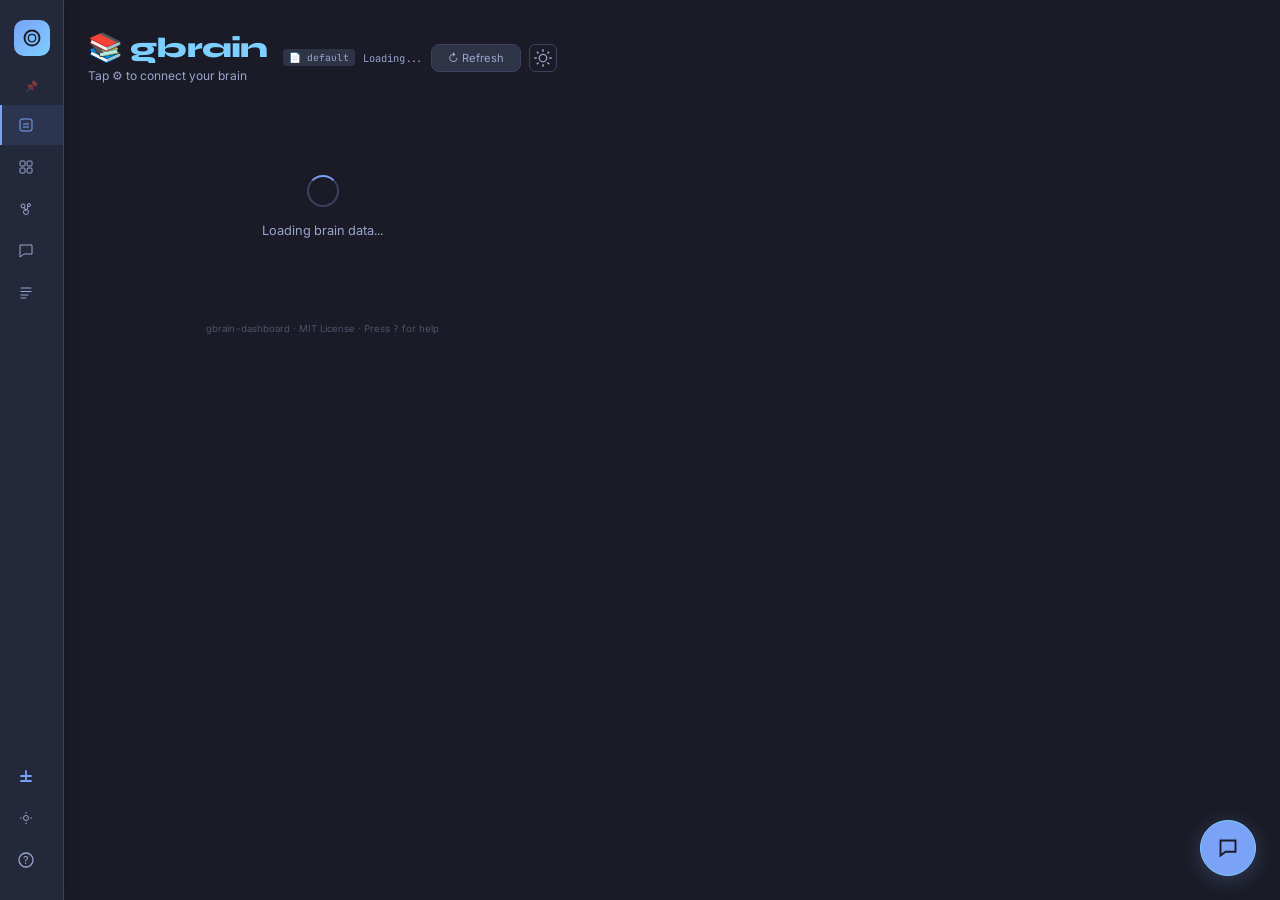
==== commit d1fbbe1f: "feat: port UX fixes from hermes-agent-cost-pages - Add Library theme (warm academic aesthetic) as ne" ====
--- a/index.html
+++ b/index.html
@@ -6,7 +6,7 @@
 <title>gbrain-dashboard</title>
 <link rel="preconnect" href="https://fonts.googleapis.com">
 <link rel="preconnect" href="https://fonts.gstatic.com" crossorigin>
-<link href="https://fonts.googleapis.com/css2?family=Syne:wght@600;700;800&family=JetBrains+Mono:wght@400;500;600;700&family=Inter:wght@400;500;600&display=swap" rel="stylesheet">
+<link href="https://fonts.googleapis.com/css2?family=Playfair+Display:ital,wght@0,400;0,500;0,600;0,700;0,800;1,400;1,600&amp;family=Crimson+Text:ital,wght@0,400;0,600;0,700;1,400&amp;family=Syne:wght@600;700;800&amp;family=JetBrains+Mono:wght@400;500;600;700&amp;family=Inter:wght@400;500;600&amp;display=swap" rel="stylesheet">
 <style>
   /* ═══════════════════════════════════════════════
      gbrain dashboard — Tokyo Night Design System
@@ -45,6 +45,78 @@
     --text: #2c1810; --text-muted: #6b5b4f; --green: #5d7a3a; --violet: #6b3fa0;
     --rose: #c0392b; --graph-bg: #faf6f0;
   }
+  /* ─── Library Theme (default) — warm academic library aesthetic ─── */
+  body.library {
+    --bg: #faf8f5; --surface: #ffffff; --surface2: #f5efe8; --border: #d9cfbf;
+    --primary: #5c3d2e; --primary-light: #8b6b3d; --accent: #8b6914; --accent-light: #b8860b;
+    --text: #2c1810; --text-muted: #7a6b5d; --green: #4a7c3f; --violet: #6b3fa0;
+    --rose: #b22222; --graph-bg: #faf8f5;
+    --radius: 6px; --radius-sm: 4px;
+  }
+  /* Library: typography — serif headings, comfortable reading body */
+  body.library { font-family: 'Crimson Text', 'Georgia', 'Inter', serif; }
+  body.library h1, body.library h2, body.library h3, body.library h4,
+  body.library .display-font, body.library .header-left h1,
+  body.library .fc-title, body.library .dc-title, body.library .stat-chip .sc-value,
+  body.library .stat-card .value, body.library .entity-card .name,
+  body.library .modal-header .m-title, body.library .docs-content h2,
+  body.library .docs-content h3, body.library .live-query-section .section-header h2,
+  body.library .section-header h2, body.library .feed-section h2,
+  body.library .wc-title, body.library .token-dialog h3 {
+    font-family: 'Playfair Display', 'Georgia', serif;
+    font-weight: 600;
+    letter-spacing: -0.005em;
+  }
+  /* Library: subtle paper grain texture */
+  body.library {
+    background-image:
+      url("data:image/svg+xml,%3Csvg viewBox='0 0 256 256' xmlns='http://www.w3.org/2000/svg'%3E%3Cfilter id='n'%3E%3CfeTurbulence type='fractalNoise' baseFrequency='0.9' numOctaves='4' stitchTiles='stitch'/%3E%3C/filter%3E%3Crect width='100%25' height='100%25' filter='url(%23n)' opacity='0.03'/%3E%3C/svg%3E");
+    background-size: 256px 256px;
+  }
+  /* Library: card-catalog aesthetics */
+  body.library .stat-card, body.library .feed-card, body.library .entity-card,
+  body.library .digest-card, body.library .health-item, body.library .artifact-card,
+  body.library .lq-card {
+    box-shadow: 0 1px 2px rgba(44,24,16,0.04), 0 1px 3px rgba(44,24,16,0.03);
+    border: 1px solid var(--border);
+    transition: box-shadow 0.25s ease, transform 0.25s ease, border-color 0.25s ease;
+  }
+  body.library .feed-card:hover, body.library .entity-card:hover,
+  body.library .stat-card:hover, body.library .digest-card:hover,
+  body.library .artifact-card:hover {
+    box-shadow: 0 4px 16px rgba(44,24,16,0.08);
+    border-color: var(--primary-light);
+    transform: translateY(-1px);
+  }
+  body.library .health-item:hover { box-shadow: 0 2px 8px rgba(44,24,16,0.06); border-color: var(--primary-light); }
+  /* Library: shelf dividers */
+  body.library .section { border-top: 1px solid var(--border); padding-top: 24px; margin-top: 8px; }
+  body.library .section:first-of-type { border-top: none; padding-top: 0; }
+  body.library .feed-section { border-top: 1px solid var(--border); padding-top: 20px; margin-top: 4px; }
+  body.library .feed-section:first-of-type { border-top: none; padding-top: 0; }
+  /* Library: reading-room modal */
+  body.library .modal { box-shadow: 0 12px 40px rgba(44,24,16,0.15); border: 1px solid var(--border); }
+  body.library .modal-body .m-content { font-family: 'Crimson Text', 'Georgia', serif; font-size: 0.88rem; line-height: 1.85; }
+  body.library .modal-body .m-content strong { color: var(--primary); font-weight: 700; }
+  /* Library: stat chips */
+  body.library .stat-chip { box-shadow: 0 1px 2px rgba(44,24,16,0.05); border-radius: 999px; }
+  /* Library: digest card */
+  body.library .digest-card { border-left: 3px solid var(--accent); background: linear-gradient(135deg, var(--surface) 0%, rgba(139,105,20,0.03) 100%); }
+  /* Library: header */
+  body.library .header-left h1 span { color: var(--primary); font-style: italic; }
+  body.library .header-left .sub { font-style: italic; color: var(--text-muted); }
+  /* Library: feed card link line */
+  body.library .feed-card .fc-link-line { background: var(--accent); }
+  /* Library: table */
+  body.library th { background: var(--surface2); font-family: 'Inter', sans-serif; font-weight: 600; letter-spacing: 0.03em; text-transform: uppercase; }
+  body.library tr.page-row:hover td { background: rgba(92,61,46,0.03); }
+  /* Library: mobile nav */
+  body.library .mobile-nav { background: var(--surface); border-top: 1px solid var(--border); box-shadow: 0 -2px 12px rgba(44,24,16,0.04); }
+  /* Library: scrollbar */
+  body.library ::-webkit-scrollbar { width: 8px; }
+  body.library ::-webkit-scrollbar-track { background: var(--bg); }
+  body.library ::-webkit-scrollbar-thumb { background: var(--border); border-radius: 4px; }
+  body.library ::-webkit-scrollbar-thumb:hover { background: var(--text-muted); }
 
   /* ─── Base ─── */
   html { scroll-behavior: smooth; }
@@ -146,6 +218,10 @@
   .log-stage.warn { background: rgba(224,175,104,0.12); color: var(--accent); }
   .log-stage.error { background: rgba(247,118,142,0.12); color: var(--rose); }
   .log-detail { color: var(--text); word-break: break-word; }
+  @media (max-width: 768px) {
+    .log-row { flex-wrap: wrap; }
+    .log-detail { flex-basis: 100%; padding-top: 2px; }
+  }
   .log-offline { color: var(--text-muted); font-style: italic; padding: 6px 0; }
 
   /* ─── Table ─── */
@@ -345,7 +421,8 @@
   .mobile-nav { display: none; position: fixed; bottom: 0; left: 0; right: 0; background: var(--surface); border-top: 1px solid var(--border); z-index: 90; padding: 4px 0 env(safe-area-inset-bottom, 8px); }
   .mobile-nav-inner { display: flex; justify-content: space-around; align-items: center; max-width: 500px; margin: 0 auto; }
   .mobile-nav-btn { display: flex; flex-direction: column; align-items: center; justify-content: center; gap: 2px; padding: 6px 10px; min-width: 56px; min-height: 48px; border: none; background: none; color: var(--text-muted); font-size: 0.55rem; font-weight: 500; font-family: 'Inter', sans-serif; cursor: pointer; transition: color 0.15s; border-radius: 8px; -webkit-tap-highlight-color: transparent; }
-  .mobile-nav-btn .nav-icon { font-size: 1.2rem; line-height: 1; }
+  .mobile-nav-btn .nav-icon { width: 20px; height: 20px; display: flex; align-items: center; justify-content: center; }
+  .mobile-nav-btn .nav-icon svg { display: block; width: 100%; height: 100%; }
   .mobile-nav-btn.active { color: var(--primary); }
   .mobile-nav-btn:active { background: rgba(122,162,247,0.08); }
 
@@ -382,8 +459,32 @@
   .float-btn { width: 36px; height: 36px; border-radius: 50%; border: 1px solid var(--border); background: var(--surface); color: var(--text-muted); font-size: 0.9rem; cursor: pointer; display: flex; align-items: center; justify-content: center; transition: all 0.15s; }
   .float-btn:hover { border-color: var(--text-muted); color: var(--text); }
 
+  /* ─── Left Sidebar (Desktop) ─── */
+  .app-shell { display: flex; min-height: 100vh; }
+  .sidebar { width: 64px; flex-shrink: 0; background: var(--surface); border-right: 1px solid var(--border); display: flex; flex-direction: column; align-items: center; padding: 20px 0; position: fixed; top: 0; left: 0; bottom: 0; z-index: 80; overflow-y: auto; gap: 2px; transition: width 0.2s ease; box-shadow: 2px 0 12px rgba(0,0,0,0.15); }
+  .sidebar:hover { width: 180px; }
+  .sidebar.pinned { width: 180px; }
+  .sidebar.pinned .sidebar-item .s-label { opacity: 1; }
+  .sidebar-pin { width: 100%; display: flex; align-items: center; justify-content: center; padding: 6px 0; margin-bottom: 4px; border: none; background: none; color: var(--text-muted); cursor: pointer; font-size: 0.65rem; font-family: 'Inter', sans-serif; transition: all 0.15s; opacity: 0.4; }
+  .sidebar-pin:hover { opacity: 1; color: var(--text); }
+  .sidebar.pinned .sidebar-pin { opacity: 0.7; }
+  .sidebar-logo { width: 36px; height: 36px; border-radius: 10px; background: linear-gradient(135deg, var(--primary), var(--primary-light)); display: flex; align-items: center; justify-content: center; margin-bottom: 16px; flex-shrink: 0; }
+  .sidebar-logo svg { width: 20px; height: 20px; color: #1a1b26; }
+  .sidebar-item { width: 100%; display: flex; align-items: center; gap: 12px; padding: 10px 14px; border: none; background: none; color: var(--text-muted); font-size: 0.72rem; font-family: 'Inter', sans-serif; cursor: pointer; transition: all 0.15s; border-left: 2px solid transparent; white-space: nowrap; overflow: hidden; }
+  .sidebar-item:hover { color: var(--text); background: rgba(122,162,247,0.06); }
+  .sidebar-item.active { color: var(--primary); background: rgba(122,162,247,0.1); border-left-color: var(--primary); }
+  .sidebar-item .s-icon { width: 20px; height: 20px; flex-shrink: 0; display: flex; align-items: center; justify-content: center; }
+  .sidebar-item .s-icon svg { width: 16px; height: 16px; }
+  .sidebar-item .s-label { opacity: 0; transition: opacity 0.15s; }
+  .sidebar:hover .sidebar-item .s-label { opacity: 1; }
+  .sidebar-spacer { flex: 1; }
+  .sidebar-item.write-btn { margin-top: 8px; color: var(--primary) !important; font-weight: 600; }
+  .sidebar-item.write-btn:hover { background: rgba(122,162,247,0.15); }
+  @media (max-width: 768px) { .sidebar { display: none; } .app-shell { margin-left: 0; } }
+  @media (min-width: 769px) { .app-shell { margin-left: 64px; } }
+
   /* ─── Settings ─── */
-  .settings-popover { position: fixed; bottom: 120px; left: 24px; background: var(--surface); border: 1px solid var(--border); border-radius: var(--radius); padding: 16px; width: 220px; box-shadow: 0 12px 32px rgba(0,0,0,0.4); z-index: 60; display: none; animation: modalIn 0.15s ease; }
+  .settings-popover { position: fixed; bottom: 120px; left: 84px; background: var(--surface); border: 1px solid var(--border); border-radius: var(--radius); padding: 16px; width: 220px; box-shadow: 0 12px 32px rgba(0,0,0,0.4); z-index: 85; display: none; animation: modalIn 0.15s ease; }
   .settings-popover.active { display: block; }
   .settings-popover h3 { font-family: 'Syne', sans-serif; font-size: 0.75rem; font-weight: 700; margin-bottom: 12px; }
   .settings-row { display: flex; align-items: center; justify-content: space-between; margin-bottom: 8px; font-size: 0.7rem; }
@@ -736,13 +837,30 @@
 </style>
 </head>
 <body>
+<div class="app-shell">
+
+<!-- Left Sidebar (Desktop) -->
+<aside class="sidebar" id="sidebar">
+  <div class="sidebar-logo"><svg viewBox="0 0 16 16"><circle cx="8" cy="8" r="6" stroke="currentColor" fill="none" stroke-width="1.5"/><path d="M5 8c0-2 1-3 3-3s3 1 3 3-1 3-3 3-3-1-3-3z" stroke="currentColor" fill="none"/></svg></div>
+  <button class="sidebar-pin" onclick="toggleSidebarPin()" title="Pin sidebar open">📌</button>
+  <button class="sidebar-item active" data-view="today" onclick="showView('today')"><span class="s-icon"><svg viewBox="0 0 16 16"><rect x="2" y="2" width="12" height="12" rx="2" stroke="currentColor" fill="none"/><path d="M5 7h6M5 10h6" stroke="currentColor"/></svg></span><span class="s-label">Today</span></button>
+  <button class="sidebar-item" data-view="browse" onclick="showView('browse')"><span class="s-icon"><svg viewBox="0 0 16 16"><rect x="2" y="2" width="5" height="5" rx="1" stroke="currentColor" fill="none"/><rect x="9" y="2" width="5" height="5" rx="1" stroke="currentColor" fill="none"/><rect x="2" y="9" width="5" height="5" rx="1" stroke="currentColor" fill="none"/><rect x="9" y="9" width="5" height="5" rx="1" stroke="currentColor" fill="none"/></svg></span><span class="s-label">Library</span></button>
+  <button class="sidebar-item" data-view="graph" onclick="showView('graph')"><span class="s-icon"><svg viewBox="0 0 16 16"><circle cx="5" cy="5" r="2" stroke="currentColor" fill="none"/><circle cx="11" cy="4" r="1.5" stroke="currentColor" fill="none"/><circle cx="8" cy="11" r="2.5" stroke="currentColor" fill="none"/><path d="M6 6l2 4M10 5l-1 4" stroke="currentColor"/></svg></span><span class="s-label">Graph</span></button>
+  <button class="sidebar-item" data-view="ask" onclick="showView('ask')"><span class="s-icon"><svg viewBox="0 0 16 16"><path d="M2 2h12v9H6l-4 3V2z" stroke="currentColor" fill="none"/></svg></span><span class="s-label">Ask</span></button>
+  <button class="sidebar-item" data-view="logs" onclick="showView('logs')"><span class="s-icon"><svg viewBox="0 0 16 16"><path d="M3 3h10M3 6.5h10M3 10h7M3 13h5" stroke="currentColor" stroke-linecap="round"/></svg></span><span class="s-label">Activity</span></button>
+  <div class="sidebar-spacer"></div>
+  <button class="sidebar-item write-btn" onclick="openWrite()"><span class="s-icon"><svg viewBox="0 0 16 16"><path d="M3 13h10M8 3v10M3 8h10" stroke="currentColor" stroke-width="1.8" stroke-linecap="round"/></svg></span><span class="s-label">Write</span></button>
+  <button class="sidebar-item" onclick="event.stopPropagation();toggleSettings()"><span class="s-icon"><svg viewBox="0 0 16 16"><circle cx="8" cy="8" r="2.5" stroke="currentColor" fill="none"/><path d="M8 2v1.5M8 12.5v1.5M2 8h1.5M12.5 8h1.5" stroke="currentColor"/></svg></span><span class="s-label">Settings</span></button>
+  <button class="sidebar-item" onclick="openDocs()"><span class="s-icon"><svg viewBox="0 0 16 16" width="16" height="16"><circle cx="8" cy="8" r="7" stroke="currentColor" fill="none" stroke-width="1.3"/><text x="8" y="11.5" text-anchor="middle" font-size="11" font-family="Inter,sans-serif" fill="currentColor" stroke="none">?</text></svg></span><span class="s-label">Help</span></button>
+</aside>
+
 <main>
 <div class="app">
 
   <!-- Header -->
   <div class="header">
     <div class="header-left">
-      <h1><span>gbrain</span></h1>
+      <h1><span>📚 gbrain</span></h1>
       <div class="sub">Tap ⚙️ to connect your brain</div>
     </div>
     <div class="header-right">
@@ -971,6 +1089,7 @@
   <div class="settings-row">
     <span>Theme</span>
     <select id="themeSelect" onchange="applyTheme(this.value)" style="background:var(--surface2);border:1px solid var(--border);color:var(--text);border-radius:6px;padding:4px 8px;font-size:0.7rem;font-family:'Inter',sans-serif;max-width:120px">
+      <option value="library">Library</option>
       <option value="dark">Dark</option>
       <option value="light">Light</option>
       <option value="catppuccin-mocha">Catppuccin Mocha</option>
@@ -2303,17 +2422,22 @@
 }
 
 // ─── THEME ───
-const THEME_CLASSES = ['light', 'catppuccin-mocha', 'catppuccin-latte', 'tokyo-night', 'omarchy'];
+const THEME_CLASSES = ['dark', 'light', 'catppuccin-mocha', 'catppuccin-latte', 'tokyo-night', 'omarchy', 'library'];
 function applyTheme(name) {
   document.body.classList.remove(...THEME_CLASSES);
-  if (name !== 'dark') document.body.classList.add(name);
+  if (name && name !== 'dark') document.body.classList.add(name);
   localStorage.setItem('gbrain-theme', name);
   document.getElementById('themeSelect').value = name;
   setTimeout(drawGraphFrame, 50);
 }
-(function() { const saved = localStorage.getItem('gbrain-theme') || 'dark'; applyTheme(saved); })();
+(function() { const saved = localStorage.getItem('gbrain-theme') || 'library'; applyTheme(saved); })();
+(function() { if (localStorage.getItem('gbrain-sidebar-pinned') === 'true') document.getElementById('sidebar').classList.add('pinned'); })();
 
 // ─── SETTINGS ───
+function toggleSidebarPin() {
+  document.getElementById('sidebar').classList.toggle('pinned');
+  localStorage.setItem('gbrain-sidebar-pinned', document.getElementById('sidebar').classList.contains('pinned'));
+}
 function toggleSettings() {
   document.getElementById('settingsPopover').classList.toggle('active');
 }
@@ -2879,7 +3003,7 @@
       }
     }
   } catch(e) {
-    // Offline edit: just update local DATA
+    // Offline edit: update local DATA and persist to localStorage
     var page2 = (DATA.pages||[]).find(function(p) { return p.slug === slug; });
     if (page2) {
       page2.title = title || page2.title;
@@ -2889,6 +3013,8 @@
         Object.keys(putArgs.entity_fields).forEach(function(k) { page2[k] = putArgs.entity_fields[k]; });
       }
     }
+    // Persist modified DATA to localStorage so edits survive refresh
+    try { localStorage.setItem('gbrain-custom-data', JSON.stringify(DATA)); } catch(e2) {}
   }
 
   _editSlug = null; _editTags = [];
@@ -2941,7 +3067,7 @@
     } catch(e) {}
   }
 
-  // Always update local DATA (offline-friendly)
+  // Always update local DATA (offline-friendly) and persist
   if (DATA.pages) {
     DATA.pages = DATA.pages.filter(function(p) { return p.slug !== slug; });
     DATA.summary.page_count = DATA.pages.length;
@@ -2950,6 +3076,8 @@
     DATA.summary.meeting_count = DATA.pages.filter(function(p){return p.type==='meeting'}).length;
     DATA.summary.concept_count = DATA.pages.filter(function(p){return p.type==='concept'}).length;
   }
+  // Persist to localStorage so deletes survive refresh
+  try { localStorage.setItem('gbrain-custom-data', JSON.stringify(DATA)); } catch(e2) {}
 
   closeDeleteConfirm();
   closeModal();
@@ -2965,6 +3093,8 @@
   if (MCP_CONNECTED && MCP_URL) {
     try { mcpCall('remove_tag', { slug: slug, tag: tag }); } catch(e) {}
   }
+  // Persist tag changes to localStorage
+  try { localStorage.setItem('gbrain-custom-data', JSON.stringify(DATA)); } catch(e2) {}
   reRenderAll();
   closeModal();
   setTimeout(function() { openPageModal(slug); }, 100);
@@ -2981,6 +3111,8 @@
   if (MCP_CONNECTED && MCP_URL) {
     try { mcpCall('add_tag', { slug: slug, tag: tag }); } catch(e) {}
   }
+  // Persist tag changes to localStorage
+  try { localStorage.setItem('gbrain-custom-data', JSON.stringify(DATA)); } catch(e2) {}
   reRenderAll();
   closeModal();
   setTimeout(function() { openPageModal(slug); }, 100);
@@ -3945,5 +4077,6 @@
 
 </script>
 </main>
+</div>
 </body>
 </html>
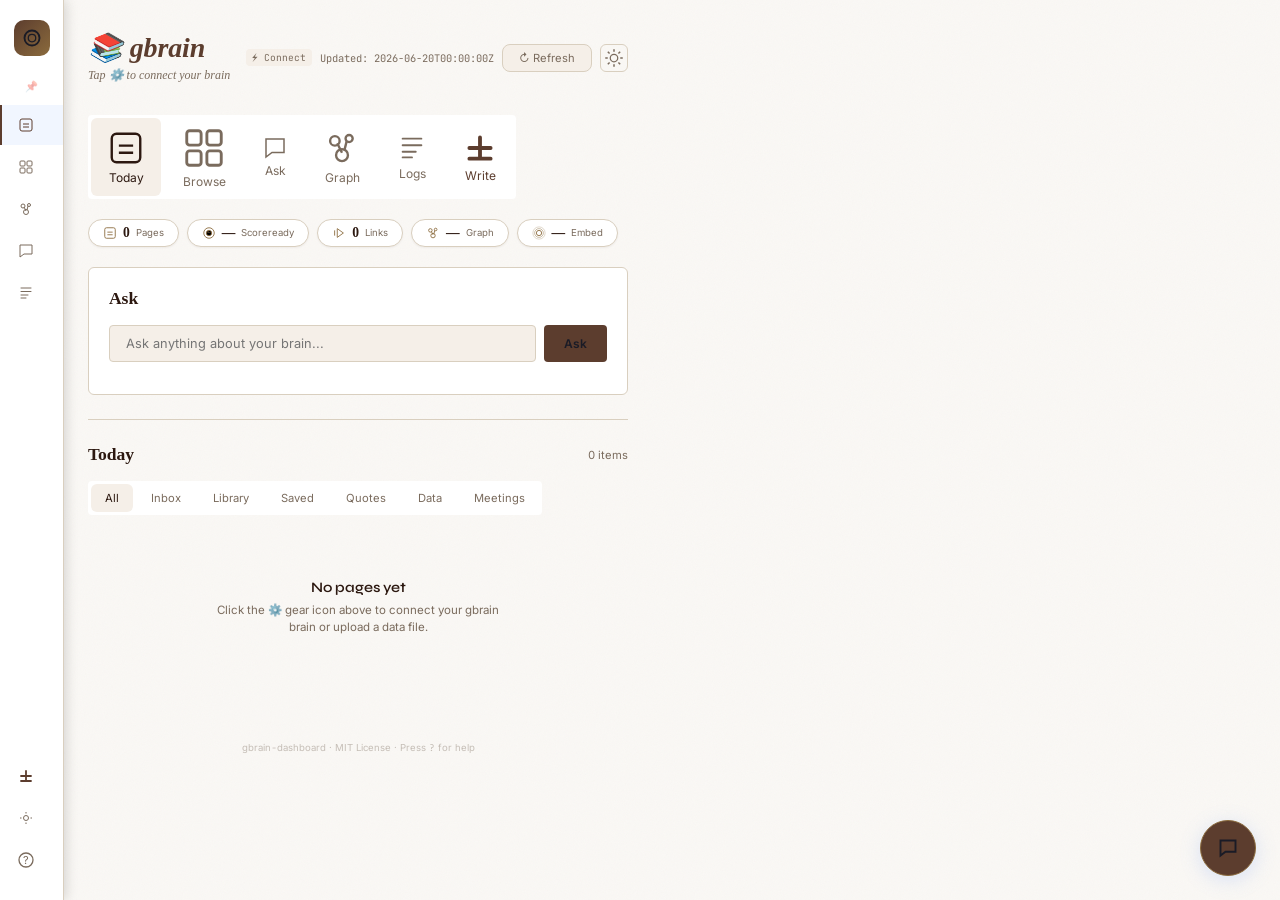
==== commit b8127f8e: "fix: remove duplicate DATA declaration + re-fix missing comma after rebase" ====
--- a/index.html
+++ b/index.html
@@ -1421,8 +1421,6 @@
   };
 }
 
-var DATA = null;
-
 async function loadData(source) {
   document.getElementById('loading').style.display = 'flex';
   document.getElementById('dashboard').style.display = 'none';
@@ -2708,7 +2706,7 @@
   const page = (DATA.pages||[]).find(p => p.slug === slug);
   if (!page) {
     // API fallback: when a page isn't in the static JSON, fetch it live from the API
-    var apiBase = 'https://signals-sunglasses-earnings-clock.trycloudflare.com';
+    var apiBase = localStorage.getItem('gbrain-read-api') || '';
     var title = slug.split('/').pop().replace(/-/g, ' ').replace(/_/g, ' ');
     openModal('[loading…]', slug, '<div style="padding:20px;text-align:center;color:var(--muted)">Fetching page…</div>');
     fetch(apiBase + '/api/pages/' + encodeURIComponent(slug))
@@ -2984,7 +2982,7 @@
   }
 
   // API fallback
-  var API_BASE = localStorage.getItem('gbrain-write-api') || 'https://signals-sunglasses-earnings-clock.trycloudflare.com';
+  var API_BASE = localStorage.getItem('gbrain-write-api') || '';
   try {
     var r = await fetch(API_BASE + '/api/pages/' + encodeURIComponent(slug), {
       method: 'PUT',
@@ -3057,7 +3055,7 @@
 
   // API fallback
   if (!success) {
-    var API_BASE = localStorage.getItem('gbrain-write-api') || 'https://signals-sunglasses-earnings-clock.trycloudflare.com';
+    var API_BASE = localStorage.getItem('gbrain-write-api') || '';
     try {
       var r = await fetch(API_BASE + '/api/pages/' + encodeURIComponent(slug), {
         method: 'DELETE',
@@ -3293,7 +3291,7 @@
     '</ol>' +
     '<h3>Data Format</h3><p>Your JSON must follow this schema:</p>' +
     '<pre style="font-size:0.65rem;line-height:1.4;overflow-x:auto;padding:12px;background:var(--surface2);border-radius:8px">' + esc('{\n  "updated_at": "ISO timestamp",\n  "summary": { page_count, person_count, ... },\n  "pages": [\n    {\n      "slug": "unique-id",\n      "title": "Page Title",\n      "type": "concept|person|company|meeting|newsletter|article|bookmark|digest",\n      "body": "Markdown content",\n      "tags": ["tag1", "tag2"],\n      "links_out": [{"to": "other-slug", "type": "wikilink", "text": "display text"}],\n      "backlinks": [{"from": "other-slug", "type": "wikilink", "text": "display text"}]\n    }\n  ],\n  "graph_links": [{ "source": "slug-a", "target": "slug-b", "type": "link" }],\n  "entities": { "people": ["people/name"], "companies": ["companies/name"] },\n  "doctor": { "checks": [] },\n  "artifacts": []\n}') + '</pre>' +
-    '<h3>Data Stays Local</h3><p>Your uploaded data is stored in your browser\'s <code>localStorage</code>. Nothing is sent to any server. Use "Reset to default" in the ⚙️ menu to clear it.</p>'
+    '<h3>Data Stays Local</h3><p>Your uploaded data is stored in your browser\'s <code>localStorage</code>. Nothing is sent to any server. Use "Reset to default" in the ⚙️ menu to clear it.</p>',
   clients: `<h2>For Your Clients</h2><h3>The Pitch</h3><p>"Here's what we'll do. You keep taking notes the way you normally do. We'll set up a brain that stores all of that in a way that's searchable and connected. Then we'll give you a dashboard you can open on any device."</p><h3>What They Get</h3><ul><li><strong>Company memory</strong> that doesn't walk out when someone quits</li><li><strong>Client context</strong> at their fingertips before every call</li><li><strong>Visual map</strong> of how projects, people, and ideas connect</li><li><strong>Zero maintenance</strong> — it updates itself</li></ul>`,
   scaling: `<h2>Scaling & Limits</h2><p>This dashboard — HTML, JSON, everything — is ~440 KB total. GitHub Pages allows up to 1 GB.</p><div class="callout"><strong>53 brain pages = ~30 KB JSON.</strong> At ~0.6 KB per page, you'd need roughly 1.6 million pages to hit GitHub's 1 GB site limit.</div>`,
   shortcuts: `<h2>Keyboard Shortcuts</h2><table style="width:100%;font-size:0.78rem;border-collapse:collapse"><tr><td style="padding:8px 12px;border-bottom:1px solid rgba(255,255,255,0.04)"><span class="kbd">?</span></td><td>Open this help</td></tr><tr><td style="padding:8px 12px;border-bottom:1px solid rgba(255,255,255,0.04)"><span class="kbd">Esc</span></td><td>Close modal or panel</td></tr><tr><td style="padding:8px 12px"><span class="kbd">Ctrl+K</span></td><td>Focus search</td></tr></table><h3>Graph</h3><ul><li><strong>Scroll</strong> — zoom in/out (pinch on touch)</li><li><strong>Drag background</strong> — pan</li><li><strong>Drag node</strong> — reposition</li><li><strong>Click node</strong> — open detail modal</li></ul>`
@@ -3365,7 +3363,7 @@
   // Add question to thread
   thread.innerHTML += `<div style="text-align:right;margin-bottom:8px"><span style="background:rgba(34,211,238,0.1);padding:8px 14px;border-radius:14px;font-size:0.72rem">${esc(q)}</span></div>`;
 
-  const API_BASE = 'https://signals-sunglasses-earnings-clock.trycloudflare.com';
+  const API_BASE = localStorage.getItem('gbrain-query-api') || '';
   fetch(API_BASE + '/api/query?q=' + encodeURIComponent(q))
     .then(r => { if (!r.ok) throw new Error('HTTP ' + r.status); return r.json(); })
     .then(data => {
@@ -3571,7 +3569,7 @@
   typing.classList.add('active');
   let dots = 0;
   const dotInterval = setInterval(function() { dots = (dots + 1) % 4; typing.innerHTML = 'Thinking' + '.'.repeat(dots); }, 400);
-  const API_BASE = 'https://signals-sunglasses-earnings-clock.trycloudflare.com';
+  const API_BASE = localStorage.getItem('gbrain-query-api') || '';
   const model = document.getElementById('chatModel').value;
   fetch(API_BASE + '/api/assistant?q=' + encodeURIComponent(q) + '&model=' + encodeURIComponent(model))
     .then(function(r) { if (!r.ok) throw new Error('HTTP ' + r.status); return r.json(); })
@@ -3870,7 +3868,7 @@
   var payload = { title: title || 'Untitled thought', body: body };
   if (_activeTypeChip) payload.type_hint = _activeTypeChip;
 
-  var API_BASE = 'https://signals-sunglasses-earnings-clock.trycloudflare.com';
+  var API_BASE = localStorage.getItem('gbrain-write-api') || '';
   fetch(API_BASE + '/api/note', {
     method: 'POST',
     headers: {
@@ -4037,7 +4035,7 @@
 }
 
 function fetchActivity(initial) {
-  var API_BASE = 'https://signals-sunglasses-earnings-clock.trycloudflare.com';
+  var API_BASE = localStorage.getItem('gbrain-activity-api') || '';
   var url = API_BASE + '/api/activity?limit=200' + (_logLastTs && !initial ? '&since=' + encodeURIComponent(_logLastTs) : '');
   fetch(url)
     .then(function(r) { if (!r.ok) throw new Error('HTTP ' + r.status); return r.json(); })
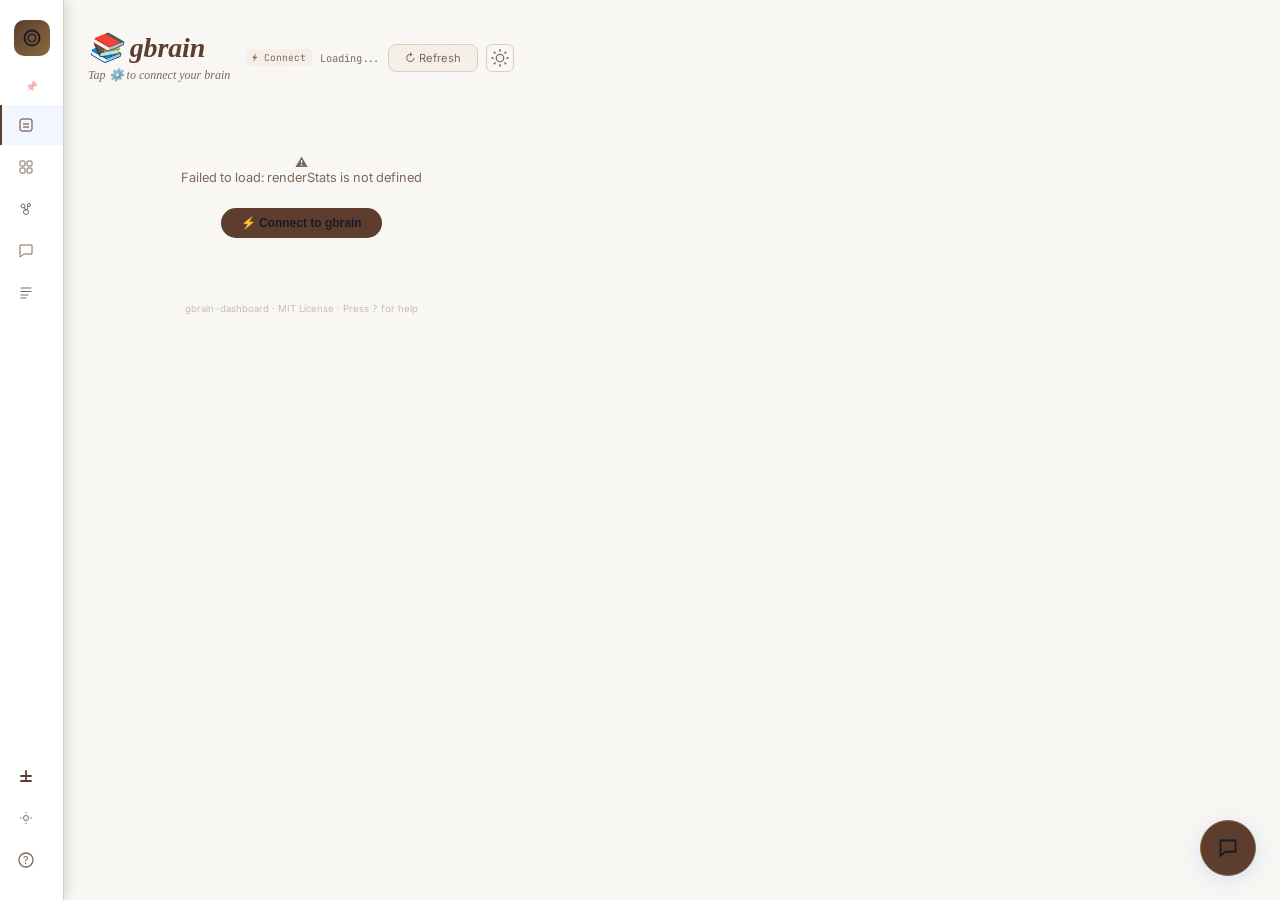
==== commit f5fc0270: "refactor: split 4080-line index.html into 23 modular source files Extract the monolith index.html (4" ====
--- a/index.html
+++ b/index.html
@@ -7,7 +7,7 @@
 <link rel="preconnect" href="https://fonts.googleapis.com">
 <link rel="preconnect" href="https://fonts.gstatic.com" crossorigin>
 <link href="https://fonts.googleapis.com/css2?family=Playfair+Display:ital,wght@0,400;0,500;0,600;0,700;0,800;1,400;1,600&amp;family=Crimson+Text:ital,wght@0,400;0,600;0,700;1,400&amp;family=Syne:wght@600;700;800&amp;family=JetBrains+Mono:wght@400;500;600;700&amp;family=Inter:wght@400;500;600&amp;display=swap" rel="stylesheet">
-<style>
+  <style>
   /* ═══════════════════════════════════════════════
      gbrain dashboard — Tokyo Night Design System
      ═══════════════════════════════════════════════ */
@@ -117,7 +117,8 @@
   body.library ::-webkit-scrollbar-track { background: var(--bg); }
   body.library ::-webkit-scrollbar-thumb { background: var(--border); border-radius: 4px; }
   body.library ::-webkit-scrollbar-thumb:hover { background: var(--text-muted); }
-
+  </style>
+  <style>
   /* ─── Base ─── */
   html { scroll-behavior: smooth; }
   body {
@@ -144,7 +145,8 @@
 
   /* ─── Grid ─── */
   .app { max-width: 1200px; margin: 0 auto; padding: 32px 24px 64px; }
-
+  </style>
+  <style>
   /* ─── Header ─── */
   .header { display: flex; align-items: center; justify-content: space-between; flex-wrap: wrap; gap: 16px; margin-bottom: 32px; }
   .header-left h1 { font-family: 'Syne', sans-serif; font-size: 1.75rem; font-weight: 800; letter-spacing: -0.03em; line-height: 1.15; }
@@ -223,7 +225,8 @@
     .log-detail { flex-basis: 100%; padding-top: 2px; }
   }
   .log-offline { color: var(--text-muted); font-style: italic; padding: 6px 0; }
-
+  </style>
+  <style>
   /* ─── Table ─── */
   .table-wrap { background: var(--surface); border: 1px solid var(--border); border-radius: var(--radius); overflow: hidden; }
   table { width: 100%; border-collapse: collapse; font-size: 0.78rem; }
@@ -576,7 +579,8 @@
   .spinner { width: 32px; height: 32px; border: 2px solid var(--border); border-top-color: var(--primary); border-radius: 50%; animation: spin 0.6s linear infinite; }
   @keyframes spin { to { transform: rotate(360deg); } }
   .empty { text-align: center; padding: 40px 20px; color: var(--text-muted); font-size: 0.8rem; }
-
+  </style>
+  <style>
   /* ═══════ MOBILE ═══════ */
   @media (max-width: 768px) {
     .app { padding: 16px 12px 100px; }
@@ -833,8 +837,7 @@
   .art-preview-meta { display: flex; gap: 12px; flex-wrap: wrap; margin-bottom: 12px; font-size: 0.65rem; color: var(--text-muted); }
   .art-preview-meta span { display: flex; align-items: center; gap: 4px; }
   .art-preview-unsupported { text-align: center; padding: 40px 20px; color: var(--text-muted); }
-  .art-preview-unsupported .icon { font-size: 2.5rem; margin-bottom: 12px; opacity: 0.4; }
-</style>
+  </style>
 </head>
 <body>
 <div class="app-shell">
@@ -1212,7 +1215,7 @@
   </div>
 </div>
 
-<script>
+  <script>
 let DATA = null;
 let activeTab = 'pages';
 let activeView = 'today';
@@ -1221,518 +1224,6 @@
 let entitiesRendered = false;
 let healthRendered = false;
 let artifactsRendered = false;
-// ─── MCP CLIENT ─────────────────────────────────────────────────────────
-var MCP_URL = null;
-var MCP_TOKEN = null;
-var MCP_CONNECTED = false;
-
-function mcpCall(method, args) {
-  return fetch(MCP_URL, {
-    method: 'POST',
-    headers: {
-      'Content-Type': 'application/json',
-      'Accept': 'application/json, text/event-stream',
-      'Authorization': 'Bearer ' + MCP_TOKEN
-    },
-    body: JSON.stringify({
-      jsonrpc: '2.0',
-      method: 'tools/call',
-      params: { name: method, arguments: args || {} },
-      id: Date.now()
-    })
-  }).then(function(r) {
-    if (!r.ok) throw new Error('MCP HTTP ' + r.status);
-    return r.text();
-  }).then(function(text) {
-    // Parse SSE or JSON response
-    var d;
-    try { d = JSON.parse(text); } catch(e) {
-      var lines = text.split('\n');
-      for (var i = 0; i < lines.length; i++) {
-        if (lines[i].indexOf('data: ') === 0) {
-          try { d = JSON.parse(lines[i].substring(6)); break; } catch(e2) {}
-        }
-      }
-    }
-    if (!d) throw new Error('Failed to parse MCP response');
-    if (d.error) throw new Error(d.error.message || 'MCP error');
-    var content = d.result && d.result.content;
-    if (content && content[0] && content[0].text) {
-      try { return JSON.parse(content[0].text); }
-      catch(e) { return content[0].text; }
-    }
-    return d.result;
-  });
-}
-
-async function mcpInit(url, token) {
-  MCP_URL = url;
-  MCP_TOKEN = token;
-  // Initialize MCP session
-  var r = await fetch(url, {
-    method: 'POST',
-    headers: { 'Content-Type': 'application/json', 'Accept': 'application/json, text/event-stream', 'Authorization': 'Bearer ' + token },
-    body: JSON.stringify({
-      jsonrpc: '2.0',
-      method: 'initialize',
-      params: {
-        protocolVersion: '2024-11-05',
-        capabilities: {},
-        clientInfo: { name: 'gbrain-dashboard', version: '1.0.0' }
-      },
-      id: 1
-    })
-  });
-  var text = await r.text();
-  var d;
-  try { d = JSON.parse(text); } catch(e) {
-    var lines = text.split('\n');
-    for (var i = 0; i < lines.length; i++) {
-      if (lines[i].indexOf('data: ') === 0) {
-        try { d = JSON.parse(lines[i].substring(6)); break; } catch(e2) {}
-      }
-    }
-  }
-  if (!d) throw new Error('Failed to parse init response');
-  if (d.error) throw new Error('Init failed: ' + (d.error.message || JSON.stringify(d.error)));
-  // Send initialized notification
-  await fetch(url, {
-    method: 'POST',
-    headers: { 'Content-Type': 'application/json', 'Accept': 'application/json, text/event-stream', 'Authorization': 'Bearer ' + token },
-    body: JSON.stringify({ jsonrpc: '2.0', method: 'notifications/initialized' })
-  });
-  MCP_CONNECTED = true;
-  return d.result;
-}
-
-async function loadFromMCP() {
-  if (!MCP_URL || !MCP_TOKEN) throw new Error('MCP not configured');
-
-  // Initialize MCP session if not yet connected this page load
-  if (!MCP_CONNECTED) {
-    try { await mcpInit(MCP_URL, MCP_TOKEN); } catch(e) {
-      // Init failed — maybe the session is still alive, try anyway
-    }
-  }
-
-  // 1. Get all pages
-  var pagesResult = await mcpCall('list_pages', { limit: 500 });
-  var rawPages = pagesResult.pages || pagesResult || [];
-  var pages = rawPages.map(function(p) {
-    return {
-      slug: p.slug || '',
-      title: p.title || '',
-      type: p.type || 'concept',
-      body: p.body || '',
-      tags: p.tags || [],
-      links_out: (p.links_out || []).map(function(l) {
-        return { to: l.to_slug || l.to || '', type: l.link_type || 'link', text: l.context || '' };
-      }),
-      backlinks: [],
-      outbound_count: (p.links_out || []).length,
-      inbound_count: p.backlink_count || 0
-    };
-  });
-
-  // 2. Get stats
-  var stats = await mcpCall('get_stats', {});
-
-  // 3. Get doctor report
-  var doctor;
-  try { doctor = await mcpCall('run_doctor', {}); } catch(e) { doctor = null; }
-
-  // 4. Build graph_links from per-page get_links (batched in groups of 10)
-  var graphLinks = [];
-  var seenLinks = {};
-  for (var i = 0; i < pages.length; i += 10) {
-    var batch = pages.slice(i, i + 10);
-    var results = await Promise.all(batch.map(function(p) {
-      return mcpCall('get_links', { slug: p.slug }).catch(function() { return { links: [] }; });
-    }));
-    results.forEach(function(r) {
-      (r.links || []).forEach(function(l) {
-        var key = (l.from_slug || '') + '→' + (l.to_slug || '');
-        if (!seenLinks[key]) {
-          seenLinks[key] = true;
-          graphLinks.push({
-            source: l.from_slug || '',
-            target: l.to_slug || '',
-            type: l.link_type || 'link'
-          });
-        }
-      });
-    });
-  }
-
-  // 5. Build entities
-  var people = [], companies = [];
-  pages.forEach(function(p) {
-    if (p.type === 'person') people.push(p.slug);
-    if (p.type === 'company') companies.push(p.slug);
-  });
-
-  // 6. Build doctor checks
-  var checks = [];
-  if (doctor && doctor.checks) {
-    checks = doctor.checks.map(function(c) {
-      return {
-        name: c.name || c.check || '',
-        status: c.status || c.result || 'unknown',
-        category: c.category || '',
-        message: c.message || c.detail || ''
-      };
-    });
-  }
-
-  // 7. Assemble
-  return {
-    updated_at: new Date().toISOString(),
-    summary: {
-      page_count: pages.length,
-      concept_count: 0,
-      person_count: people.length,
-      company_count: companies.length,
-      meeting_count: 0,
-      newsletter_count: 0,
-      article_count: 0,
-      bookmark_count: 0,
-      digest_count: 0,
-      dataset_count: 0,
-      total_links: graphLinks.length,
-      inbound_count: 0,
-      outbound_count: graphLinks.length,
-      graph_coverage: graphLinks.length ? Math.round(graphLinks.length / pages.length * 100) + '% of pages have graph links' : '0%',
-      embed_coverage: (stats && stats.embed_coverage) || '—',
-      entity_links: '—',
-      score: (stats && stats.brain_score) ? String(stats.brain_score) : '—',
-      score_label: '/100',
-      score_breakdown: (stats && stats.score_breakdown) || 'Live MCP data',
-      artifact_count: 0,
-      checks_passed: checks.filter(function(c) { return c.status === 'pass'; }).length,
-      checks_warned: checks.filter(function(c) { return c.status === 'warn'; }).length,
-      checks_failed: checks.filter(function(c) { return c.status === 'fail'; }).length
-    },
-    pages: pages,
-    graph_links: graphLinks,
-    entities: { people: people, companies: companies },
-    doctor: { summary: (doctor && doctor.summary) || 'MCP health report', checks: checks },
-    artifacts: [],
-    _mcpSource: true
-  };
-}
-
-async function loadData(source) {
-  document.getElementById('loading').style.display = 'flex';
-  document.getElementById('dashboard').style.display = 'none';
-  document.getElementById('error').style.display = 'none';
-  
-  // Show connect prompt in loading state for new users
-  var loadMsg = document.querySelector('#loading');
-  if (loadMsg) loadMsg.innerHTML = '<div class="spinner"></div> Loading dashboard...<br><small style="font-size:0.7rem;margin-top:12px;color:var(--text-muted);cursor:pointer" onclick="openLoadDataModal()">⚡ <span style="color:var(--primary-light);text-decoration:underline">Connect to gbrain</span> or upload data</small>';
-  
-  // Helper: fetch with timeout
-  async function fetchWithTimeout(url, opts, ms) {
-    var controller = new AbortController();
-    var timer = setTimeout(function() { controller.abort(); }, ms || 10000);
-    try {
-      var resp = await fetch(url, Object.assign({}, opts || {}, { signal: controller.signal }));
-      clearTimeout(timer);
-      return resp;
-    } catch(e) {
-      clearTimeout(timer);
-      throw e;
-    }
-  }
-  
-  try {
-    var data = null;
-
-    // Priority 0: MCP connection (live, always wins)
-    if (MCP_CONNECTED && MCP_URL && MCP_TOKEN) {
-      data = await loadFromMCP();
-    }
-
-    // Priority 1: source argument
-    if (!data && source) {
-      if (typeof source === 'object') {
-        data = source;
-        localStorage.setItem('gbrain-custom-data', JSON.stringify(data));
-      } else if (typeof source === 'string') {
-        var res = await fetchWithTimeout(source, null, 8000);
-        if (!res.ok) throw new Error('HTTP ' + res.status);
-        data = await res.json();
-        localStorage.setItem('gbrain-custom-data', JSON.stringify(data));
-      }
-    }
-
-    // Priority 2: localStorage
-    if (!data) {
-      var cached = localStorage.getItem('gbrain-custom-data');
-      if (cached) {
-        try { data = JSON.parse(cached); } catch(e) {}
-      }
-    }
-
-    // Priority 3: URL param
-    if (!data) {
-      var params = new URLSearchParams(window.location.search);
-      var urlSource = params.get('source');
-      if (urlSource) {
-        var res2 = await fetchWithTimeout(urlSource, null, 8000);
-        if (!res2.ok) throw new Error('HTTP ' + res2.status);
-        data = await res2.json();
-        localStorage.setItem('gbrain-custom-data', JSON.stringify(data));
-      }
-    }
-
-    // Priority 4: default
-    if (!data) {
-      var res3 = await fetchWithTimeout('gbrain-data.json', null, 8000);
-      if (!res3.ok) throw new Error('HTTP ' + res3.status);
-      data = await res3.json();
-    }
-
-    DATA = data;
-    updateDataSource();
-    renderAll();
-    document.getElementById('loading').style.display = 'none';
-    document.getElementById('dashboard').style.display = 'block';
-  } catch(e) {
-    document.getElementById('loading').style.display = 'none';
-    document.getElementById('error').style.display = 'block';
-    document.getElementById('errorMsg').innerHTML = 'Failed to load: ' + e.message + '<br><br><button onclick="openLoadDataModal()" style="padding:8px 20px;background:var(--primary);border:none;border-radius:999px;color:#1a1b26;font-size:0.75rem;font-weight:600;cursor:pointer;margin-top:8px">⚡ Connect to gbrain</button>';
-  }
-}
-
-function updateDataSource() {
-  var badge = document.getElementById('dataSource');
-  if (!badge) return;
-  var pages = (DATA.pages || []).length;
-  if (MCP_CONNECTED && DATA._mcpSource) {
-    badge.textContent = '⚡ live MCP';
-    badge.title = 'Connected to gbrain MCP at ' + MCP_URL + ' — click to change';
-    badge.style.color = 'var(--primary-light)';
-    badge.style.cursor = 'pointer';
-  } else {
-    badge.style.color = '';
-    badge.style.cursor = 'pointer';
-    var cached = localStorage.getItem('gbrain-custom-data');
-    var fromUrl = DATA._loadedFromURL;
-    if (pages === 0 && MCP_URL) {
-      badge.textContent = '⚡ MCP (empty)';
-      badge.title = 'Connected to gbrain but no pages found — click to reconfigure';
-    } else if (pages === 0) {
-      badge.textContent = '⚡ Connect';
-      badge.title = 'Tap to connect gbrain or upload — click to connect gbrain or upload';
-    } else if (fromUrl) {
-      badge.textContent = '🔗 ' + pages + ' pages';
-      badge.title = 'Loaded from: ' + fromUrl + ' — click to change';
-    } else if (cached && pages > 0) {
-      badge.textContent = '📤 ' + pages + ' pages';
-      badge.title = 'Custom data in browser — click to change';
-    } else {
-      badge.textContent = '📄 ' + pages + ' pages';
-      badge.title = 'Loaded from gbrain-data.json — click to change';
-    }
-  }
-}
-
-function openLoadDataModal() {
-  var html = '<div class="m-section">' +
-    '<div class="m-section-title">Connect to gbrain MCP</div>' +
-    '<p style="font-size:0.75rem;color:var(--text-muted);margin:4px 0 12px">For gbrain users: connect directly to your running <code>gbrain serve --http</code> server. No JSON file needed — data loads live.</p>' +
-    '<div style="margin-bottom:10px">' +
-      '<label style="font-size:0.7rem;font-weight:600;display:block;margin-bottom:6px">MCP URL</label>' +
-      '<input type="text" id="mcpUrl" placeholder="http://localhost:8787" value="' + (MCP_URL || '') + '" style="width:100%;padding:8px 10px;background:var(--surface2);border:1px solid var(--border);border-radius:8px;color:var(--text);font-size:0.75rem;font-family:JetBrains Mono,monospace">' +
-    '</div>' +
-    '<div style="margin-bottom:14px">' +
-      '<label style="font-size:0.7rem;font-weight:600;display:block;margin-bottom:6px">Token (optional for auto-DCR)</label>' +
-      '<input type="password" id="mcpToken" placeholder="leave empty for auto-DCR" value="' + (MCP_TOKEN || '') + '" style="width:100%;padding:8px 10px;background:var(--surface2);border:1px solid var(--border);border-radius:8px;color:var(--text);font-size:0.75rem;font-family:JetBrains Mono,monospace">' +
-    '</div>' +
-    '<div style="margin-bottom:14px;display:flex;gap:6px">' +
-      '<button onclick="connectToMCP()" style="flex:1;padding:8px 16px;background:var(--primary-light);border:none;border-radius:8px;color:#020617;font-size:0.75rem;font-weight:600;cursor:pointer">⚡ Connect to gbrain</button>' +
-      (MCP_CONNECTED ? '<button onclick="disconnectMCP()" style="padding:8px 16px;background:var(--rose);border:none;border-radius:8px;color:#fff;font-size:0.75rem;font-weight:600;cursor:pointer">Disconnect</button>' : '') +
-    '</div>' +
-    (MCP_CONNECTED ? '<div style="font-size:0.68rem;color:var(--green);margin-bottom:12px">✓ Connected to gbrain MCP — data loads live on refresh</div>' : '') +
-
-    '<hr style="border:none;border-top:1px solid var(--border);margin:14px 0">' +
-
-    '<div class="m-section-title" style="margin-top:0">Or load a JSON file</div>' +
-    '<p style="font-size:0.75rem;color:var(--text-muted);margin:4px 0 12px">If you don\'t run gbrain, upload a pre-built <code>gbrain-data.json</code> file.</p>' +
-    '<div style="margin-bottom:10px">' +
-      '<label style="font-size:0.7rem;font-weight:600;display:block;margin-bottom:6px">Upload file</label>' +
-      '<input type="file" accept=".json" id="fileInput" onchange="handleFileUpload(event)" style="width:100%;padding:8px;background:var(--surface2);border:1px dashed var(--border);border-radius:8px;color:var(--text-muted);font-size:0.75rem;cursor:pointer">' +
-    '</div>' +
-    '<div style="margin-bottom:14px">' +
-      '<label style="font-size:0.7rem;font-weight:600;display:block;margin-bottom:6px">Load from URL</label>' +
-      '<div style="display:flex;gap:6px">' +
-        '<input type="text" id="urlInput" placeholder="https://example.com/gbrain-data.json" style="flex:1;padding:8px 10px;background:var(--surface2);border:1px solid var(--border);border-radius:8px;color:var(--text);font-size:0.75rem;font-family:JetBrains Mono,monospace">' +
-        '<button onclick="loadFromUrl()" style="padding:8px 16px;background:var(--primary);border:none;border-radius:8px;color:#fff;font-size:0.75rem;font-weight:600;cursor:pointer">Load</button>' +
-      '</div>' +
-    '</div>' +
-    '<hr style="border:none;border-top:1px solid var(--border);margin:14px 0">' +
-    '<div style="display:flex;gap:8px;flex-wrap:wrap">' +
-      '<button onclick="clearAllData()" style="padding:8px 16px;background:var(--surface2);border:1px solid var(--border);border-radius:8px;color:var(--text);font-size:0.75rem;cursor:pointer">Reset everything</button>' +
-      '<button onclick="closeModal()" style="padding:8px 16px;background:var(--surface2);border:1px solid var(--border);border-radius:8px;color:var(--text-muted);font-size:0.75rem;cursor:pointer">Close</button>' +
-    '</div>' +
-  '</div>';
-  openModal('⚙️ Data Source', 'Connect to gbrain or load a JSON file', html);
-}
-
-function connectToMCP() {
-  var url = document.getElementById('mcpUrl').value.trim();
-  var token = document.getElementById('mcpToken').value.trim();
-  if (!url) {
-    document.getElementById('errorMsg').textContent = 'MCP URL is required';
-    document.getElementById('error').style.display = 'block';
-    return;
-  }
-  // Normalize URL: strip /mcp suffix, store base URL
-  var baseUrl = url.replace(/\/mcp\/?$/, '').replace(/\/$/, '');
-  var mcpUrl = baseUrl + '/mcp';
-  
-  closeModal();
-  document.getElementById('loading').style.display = 'flex';
-  document.getElementById('error').style.display = 'none';
-  
-  // If user provided a token, try it directly first
-  if (token) {
-    MCP_URL = mcpUrl;
-    MCP_TOKEN = token;
-    localStorage.setItem('gbrain-mcp-url', mcpUrl);
-    localStorage.setItem('gbrain-mcp-token', token);
-    loadData();
-    return;
-  }
-  
-  // No token provided — try auto-DCR
-  autoDCR(baseUrl).then(function(accessToken) {
-    MCP_URL = mcpUrl;
-    MCP_TOKEN = accessToken;
-    localStorage.setItem('gbrain-mcp-url', mcpUrl);
-    localStorage.setItem('gbrain-mcp-token', accessToken);
-    loadData();
-  }).catch(function(err) {
-    document.getElementById('loading').style.display = 'none';
-    document.getElementById('errorMsg').textContent = 'Auto-connect failed: ' + err.message + '. Enter a token manually or ensure gbrain serve has --enable-dcr.';
-    document.getElementById('error').style.display = 'block';
-  });
-}
-
-// Auto-DCR: Register OAuth client and get access token
-async function autoDCR(baseUrl) {
-  // Step 1: Register client via DCR
-  var regResp = await fetch(baseUrl + '/register', {
-    method: 'POST',
-    headers: { 'Content-Type': 'application/json' },
-    body: JSON.stringify({
-      client_name: 'gbrain-dashboard',
-      grant_types: ['client_credentials'],
-      redirect_uris: [window.location.origin + '/callback'],
-      scope: 'admin',
-      token_endpoint_auth_method: 'client_secret_post'
-    })
-  });
-  if (!regResp.ok) {
-    var errText = await regResp.text();
-    throw new Error('DCR register failed (HTTP ' + regResp.status + '): ' + errText.substring(0, 100));
-  }
-  var regData = await regResp.json();
-  if (!regData.client_id || !regData.client_secret) {
-    throw new Error('DCR response missing client credentials');
-  }
-  
-  // Step 2: Exchange for access token
-  var tokResp = await fetch(baseUrl + '/token', {
-    method: 'POST',
-    headers: { 'Content-Type': 'application/x-www-form-urlencoded' },
-    body: 'grant_type=client_credentials&client_id=' + encodeURIComponent(regData.client_id) +
-          '&client_secret=' + encodeURIComponent(regData.client_secret) +
-          '&scope=admin'
-  });
-  if (!tokResp.ok) {
-    var tokErr = await tokResp.text();
-    throw new Error('Token exchange failed (HTTP ' + tokResp.status + '): ' + tokErr.substring(0, 100));
-  }
-  var tokData = await tokResp.json();
-  if (!tokData.access_token) {
-    throw new Error('Token response missing access_token');
-  }
-  
-  return tokData.access_token;
-}
-
-function disconnectMCP() {
-  MCP_URL = null;
-  MCP_TOKEN = null;
-  MCP_CONNECTED = false;
-  localStorage.removeItem('gbrain-mcp-url');
-  localStorage.removeItem('gbrain-mcp-token');
-  loadData();
-}
-
-function handleFileUpload(event) {
-  var file = event.target.files[0];
-  if (!file) return;
-  var reader = new FileReader();
-  reader.onload = function(e) {
-    try {
-      var data = JSON.parse(e.target.result);
-      closeModal();
-      MCP_CONNECTED = false; // File upload overrides MCP
-      loadData(data);
-    } catch(err) {
-      document.getElementById('errorMsg').textContent = 'Invalid JSON: ' + err.message;
-      document.getElementById('error').style.display = 'block';
-    }
-  };
-  reader.readAsText(file);
-}
-
-function loadFromUrl() {
-  var url = document.getElementById('urlInput').value.trim();
-  if (!url) return;
-  DATA._loadedFromURL = url;
-  closeModal();
-  MCP_CONNECTED = false;
-  loadData(url);
-}
-
-function clearAllData() {
-  localStorage.removeItem('gbrain-custom-data');
-  localStorage.removeItem('gbrain-mcp-url');
-  localStorage.removeItem('gbrain-mcp-token');
-  MCP_URL = null;
-  MCP_TOKEN = null;
-  MCP_CONNECTED = false;
-  closeModal();
-  loadData();
-}
-
-// Restore MCP connection from localStorage on page load
-(function() {
-  var savedUrl = localStorage.getItem('gbrain-mcp-url');
-  var savedToken = localStorage.getItem('gbrain-mcp-token');
-  if (savedUrl && savedToken) {
-    MCP_URL = savedUrl;
-    MCP_TOKEN = savedToken;
-    // Don't connect yet — loadData() will handle it
-  }
-})();
-
-function renderAll() {
-  renderStats();
-  renderDigest();
-  renderFeed();
-  // Only render Today view on load (mobile-first)
-  // Graph, pages, entities, health render lazily when their views open
-  showView('today');
-  document.getElementById('lastUpdated').textContent = 'Updated: ' + (DATA.updated_at || 'unknown');
-  document.querySelectorAll('#feedSourceTabs .feed-source-tab').forEach(t => {
-    t.onclick = function(){ filterFeed(this.getAttribute('data-src')); };
-  });
-}
-
 // ─── VIEW SWAPPING ───
 function showView(name) {
   activeView = name;
@@ -1775,7 +1266,6 @@
   // Resize canvas if graph view opened
   if (name === 'graph') setTimeout(resizeCanvas, 50);
 }
-
 // ─── STATS ───
 // Stat icon SVGs (replaces emoji)
 var statIconSvgs = {
@@ -1872,7 +1362,562 @@
   document.querySelectorAll('#browseTabs .tab').forEach(t => t.classList.remove('active'));
   document.querySelector('[data-btab="health"]').classList.add('active');
 }
-
+// ─── FILTERS ───
+function filterCurrent() {
+  const q = document.getElementById('searchInput').value;
+  if (activeTab === 'pages') { renderPages(q); }
+  if (activeTab === 'artifacts') { renderArtifacts(q); }
+  if (activeTab === 'entities') { renderEntities(q); }
+}
+
+  if (!confirm('Delete ' + _bulkSelected.length + ' pages? This cannot be undone.')) return;
+  _bulkSelected.forEach(function(slug) {
+    if (MCP_CONNECTED && MCP_URL) {
+      try { mcpCall('delete_page', { slug: slug }); } catch(e) {}
+    }
+    DATA.pages = (DATA.pages||[]).filter(function(p) { return p.slug !== slug; });
+  });
+  DATA.summary.page_count = DATA.pages.length;
+  clearBulkSelect();
+  reRenderAll();
+  showView('browse');
+  showBrowseTab('pages');
+}
+
+function reRenderAll() {
+  renderStats();
+  renderDigest();
+  renderFeed();
+  pagesRendered = false;
+  entitiesRendered = false;
+  healthRendered = false;
+  graphRendered = false;
+  artifactsRendered = false;
+  if (activeView === 'browse') {
+    if (activeTab === 'pages') { renderPages(); pagesRendered = true; }
+    if (activeTab === 'entities') { renderEntities(); entitiesRendered = true; }
+  }
+  if (activeView === 'today') { renderFeed(); }
+  if (activeView === 'graph') { initGraph(); drawGraph(); graphRendered = true; }
+}
+
+  </script>
+  <script>
+// ─── MCP CLIENT ─────────────────────────────────────────────────────────
+var MCP_URL = null;
+var MCP_TOKEN = null;
+var MCP_CONNECTED = false;
+
+function mcpCall(method, args) {
+  return fetch(MCP_URL, {
+    method: 'POST',
+    headers: {
+      'Content-Type': 'application/json',
+      'Accept': 'application/json, text/event-stream',
+      'Authorization': 'Bearer ' + MCP_TOKEN
+    },
+    body: JSON.stringify({
+      jsonrpc: '2.0',
+      method: 'tools/call',
+      params: { name: method, arguments: args || {} },
+      id: Date.now()
+    })
+  }).then(function(r) {
+    if (!r.ok) throw new Error('MCP HTTP ' + r.status);
+    return r.text();
+  }).then(function(text) {
+    // Parse SSE or JSON response
+    var d;
+    try { d = JSON.parse(text); } catch(e) {
+      var lines = text.split('\n');
+      for (var i = 0; i < lines.length; i++) {
+        if (lines[i].indexOf('data: ') === 0) {
+          try { d = JSON.parse(lines[i].substring(6)); break; } catch(e2) {}
+        }
+      }
+    }
+    if (!d) throw new Error('Failed to parse MCP response');
+    if (d.error) throw new Error(d.error.message || 'MCP error');
+    var content = d.result && d.result.content;
+    if (content && content[0] && content[0].text) {
+      try { return JSON.parse(content[0].text); }
+      catch(e) { return content[0].text; }
+    }
+    return d.result;
+  });
+}
+
+async function mcpInit(url, token) {
+  MCP_URL = url;
+  MCP_TOKEN = token;
+  // Initialize MCP session
+  var r = await fetch(url, {
+    method: 'POST',
+    headers: { 'Content-Type': 'application/json', 'Accept': 'application/json, text/event-stream', 'Authorization': 'Bearer ' + token },
+    body: JSON.stringify({
+      jsonrpc: '2.0',
+      method: 'initialize',
+      params: {
+        protocolVersion: '2024-11-05',
+        capabilities: {},
+        clientInfo: { name: 'gbrain-dashboard', version: '1.0.0' }
+      },
+      id: 1
+    })
+  });
+  var text = await r.text();
+  var d;
+  try { d = JSON.parse(text); } catch(e) {
+    var lines = text.split('\n');
+    for (var i = 0; i < lines.length; i++) {
+      if (lines[i].indexOf('data: ') === 0) {
+        try { d = JSON.parse(lines[i].substring(6)); break; } catch(e2) {}
+      }
+    }
+  }
+  if (!d) throw new Error('Failed to parse init response');
+  if (d.error) throw new Error('Init failed: ' + (d.error.message || JSON.stringify(d.error)));
+  // Send initialized notification
+  await fetch(url, {
+    method: 'POST',
+    headers: { 'Content-Type': 'application/json', 'Accept': 'application/json, text/event-stream', 'Authorization': 'Bearer ' + token },
+    body: JSON.stringify({ jsonrpc: '2.0', method: 'notifications/initialized' })
+  });
+  MCP_CONNECTED = true;
+  return d.result;
+}
+
+async function loadFromMCP() {
+  if (!MCP_URL || !MCP_TOKEN) throw new Error('MCP not configured');
+
+  // Initialize MCP session if not yet connected this page load
+  if (!MCP_CONNECTED) {
+    try { await mcpInit(MCP_URL, MCP_TOKEN); } catch(e) {
+      // Init failed — maybe the session is still alive, try anyway
+    }
+  }
+
+  // 1. Get all pages
+  var pagesResult = await mcpCall('list_pages', { limit: 500 });
+  var rawPages = pagesResult.pages || pagesResult || [];
+  var pages = rawPages.map(function(p) {
+    return {
+      slug: p.slug || '',
+      title: p.title || '',
+      type: p.type || 'concept',
+      body: p.body || '',
+      tags: p.tags || [],
+      links_out: (p.links_out || []).map(function(l) {
+        return { to: l.to_slug || l.to || '', type: l.link_type || 'link', text: l.context || '' };
+      }),
+      backlinks: [],
+      outbound_count: (p.links_out || []).length,
+      inbound_count: p.backlink_count || 0
+    };
+  });
+
+  // 2. Get stats
+  var stats = await mcpCall('get_stats', {});
+
+  // 3. Get doctor report
+  var doctor;
+  try { doctor = await mcpCall('run_doctor', {}); } catch(e) { doctor = null; }
+
+  // 4. Build graph_links from per-page get_links (batched in groups of 10)
+  var graphLinks = [];
+  var seenLinks = {};
+  for (var i = 0; i < pages.length; i += 10) {
+    var batch = pages.slice(i, i + 10);
+    var results = await Promise.all(batch.map(function(p) {
+      return mcpCall('get_links', { slug: p.slug }).catch(function() { return { links: [] }; });
+    }));
+    results.forEach(function(r) {
+      (r.links || []).forEach(function(l) {
+        var key = (l.from_slug || '') + '→' + (l.to_slug || '');
+        if (!seenLinks[key]) {
+          seenLinks[key] = true;
+          graphLinks.push({
+            source: l.from_slug || '',
+            target: l.to_slug || '',
+            type: l.link_type || 'link'
+          });
+        }
+      });
+    });
+  }
+
+  // 5. Build entities
+  var people = [], companies = [];
+  pages.forEach(function(p) {
+    if (p.type === 'person') people.push(p.slug);
+    if (p.type === 'company') companies.push(p.slug);
+  });
+
+  // 6. Build doctor checks
+  var checks = [];
+  if (doctor && doctor.checks) {
+    checks = doctor.checks.map(function(c) {
+      return {
+        name: c.name || c.check || '',
+        status: c.status || c.result || 'unknown',
+        category: c.category || '',
+        message: c.message || c.detail || ''
+      };
+    });
+  }
+
+  // 7. Assemble
+  return {
+    updated_at: new Date().toISOString(),
+    summary: {
+      page_count: pages.length,
+      concept_count: 0,
+      person_count: people.length,
+      company_count: companies.length,
+      meeting_count: 0,
+      newsletter_count: 0,
+      article_count: 0,
+      bookmark_count: 0,
+      digest_count: 0,
+      dataset_count: 0,
+      total_links: graphLinks.length,
+      inbound_count: 0,
+      outbound_count: graphLinks.length,
+      graph_coverage: graphLinks.length ? Math.round(graphLinks.length / pages.length * 100) + '% of pages have graph links' : '0%',
+      embed_coverage: (stats && stats.embed_coverage) || '—',
+      entity_links: '—',
+      score: (stats && stats.brain_score) ? String(stats.brain_score) : '—',
+      score_label: '/100',
+      score_breakdown: (stats && stats.score_breakdown) || 'Live MCP data',
+      artifact_count: 0,
+      checks_passed: checks.filter(function(c) { return c.status === 'pass'; }).length,
+      checks_warned: checks.filter(function(c) { return c.status === 'warn'; }).length,
+      checks_failed: checks.filter(function(c) { return c.status === 'fail'; }).length
+    },
+    pages: pages,
+    graph_links: graphLinks,
+    entities: { people: people, companies: companies },
+    doctor: { summary: (doctor && doctor.summary) || 'MCP health report', checks: checks },
+    artifacts: [],
+    _mcpSource: true
+  };
+}
+// Auto-DCR: Register OAuth client and get access token
+async function autoDCR(baseUrl) {
+  // Step 1: Register client via DCR
+  var regResp = await fetch(baseUrl + '/register', {
+    method: 'POST',
+    headers: { 'Content-Type': 'application/json' },
+    body: JSON.stringify({
+      client_name: 'gbrain-dashboard',
+      grant_types: ['client_credentials'],
+      redirect_uris: [window.location.origin + '/callback'],
+      scope: 'admin',
+      token_endpoint_auth_method: 'client_secret_post'
+    })
+  });
+  if (!regResp.ok) {
+    var errText = await regResp.text();
+    throw new Error('DCR register failed (HTTP ' + regResp.status + '): ' + errText.substring(0, 100));
+  }
+  var regData = await regResp.json();
+  if (!regData.client_id || !regData.client_secret) {
+    throw new Error('DCR response missing client credentials');
+  }
+  
+  // Step 2: Exchange for access token
+  var tokResp = await fetch(baseUrl + '/token', {
+    method: 'POST',
+    headers: { 'Content-Type': 'application/x-www-form-urlencoded' },
+    body: 'grant_type=client_credentials&client_id=' + encodeURIComponent(regData.client_id) +
+          '&client_secret=' + encodeURIComponent(regData.client_secret) +
+          '&scope=admin'
+  });
+  if (!tokResp.ok) {
+    var tokErr = await tokResp.text();
+    throw new Error('Token exchange failed (HTTP ' + tokResp.status + '): ' + tokErr.substring(0, 100));
+  }
+  var tokData = await tokResp.json();
+  if (!tokData.access_token) {
+    throw new Error('Token response missing access_token');
+  }
+  
+  return tokData.access_token;
+}
+
+  </script>
+  <script>
+
+async function loadData(source) {
+  document.getElementById('loading').style.display = 'flex';
+  document.getElementById('dashboard').style.display = 'none';
+  document.getElementById('error').style.display = 'none';
+  
+  // Show connect prompt in loading state for new users
+  var loadMsg = document.querySelector('#loading');
+  if (loadMsg) loadMsg.innerHTML = '<div class="spinner"></div> Loading dashboard...<br><small style="font-size:0.7rem;margin-top:12px;color:var(--text-muted);cursor:pointer" onclick="openLoadDataModal()">⚡ <span style="color:var(--primary-light);text-decoration:underline">Connect to gbrain</span> or upload data</small>';
+  
+  // Helper: fetch with timeout
+  async function fetchWithTimeout(url, opts, ms) {
+    var controller = new AbortController();
+    var timer = setTimeout(function() { controller.abort(); }, ms || 10000);
+    try {
+      var resp = await fetch(url, Object.assign({}, opts || {}, { signal: controller.signal }));
+      clearTimeout(timer);
+      return resp;
+    } catch(e) {
+      clearTimeout(timer);
+      throw e;
+    }
+  }
+  
+  try {
+    var data = null;
+
+    // Priority 0: MCP connection (live, always wins)
+    if (MCP_CONNECTED && MCP_URL && MCP_TOKEN) {
+      data = await loadFromMCP();
+    }
+
+    // Priority 1: source argument
+    if (!data && source) {
+      if (typeof source === 'object') {
+        data = source;
+        localStorage.setItem('gbrain-custom-data', JSON.stringify(data));
+      } else if (typeof source === 'string') {
+        var res = await fetchWithTimeout(source, null, 8000);
+        if (!res.ok) throw new Error('HTTP ' + res.status);
+        data = await res.json();
+        localStorage.setItem('gbrain-custom-data', JSON.stringify(data));
+      }
+    }
+
+    // Priority 2: localStorage
+    if (!data) {
+      var cached = localStorage.getItem('gbrain-custom-data');
+      if (cached) {
+        try { data = JSON.parse(cached); } catch(e) {}
+      }
+    }
+
+    // Priority 3: URL param
+    if (!data) {
+      var params = new URLSearchParams(window.location.search);
+      var urlSource = params.get('source');
+      if (urlSource) {
+        var res2 = await fetchWithTimeout(urlSource, null, 8000);
+        if (!res2.ok) throw new Error('HTTP ' + res2.status);
+        data = await res2.json();
+        localStorage.setItem('gbrain-custom-data', JSON.stringify(data));
+      }
+    }
+
+    // Priority 4: default
+    if (!data) {
+      var res3 = await fetchWithTimeout('gbrain-data.json', null, 8000);
+      if (!res3.ok) throw new Error('HTTP ' + res3.status);
+      data = await res3.json();
+    }
+
+    DATA = data;
+    updateDataSource();
+    renderAll();
+    document.getElementById('loading').style.display = 'none';
+    document.getElementById('dashboard').style.display = 'block';
+  } catch(e) {
+    document.getElementById('loading').style.display = 'none';
+    document.getElementById('error').style.display = 'block';
+    document.getElementById('errorMsg').innerHTML = 'Failed to load: ' + e.message + '<br><br><button onclick="openLoadDataModal()" style="padding:8px 20px;background:var(--primary);border:none;border-radius:999px;color:#1a1b26;font-size:0.75rem;font-weight:600;cursor:pointer;margin-top:8px">⚡ Connect to gbrain</button>';
+  }
+}
+
+function updateDataSource() {
+  var badge = document.getElementById('dataSource');
+  if (!badge) return;
+  var pages = (DATA.pages || []).length;
+  if (MCP_CONNECTED && DATA._mcpSource) {
+    badge.textContent = '⚡ live MCP';
+    badge.title = 'Connected to gbrain MCP at ' + MCP_URL + ' — click to change';
+    badge.style.color = 'var(--primary-light)';
+    badge.style.cursor = 'pointer';
+  } else {
+    badge.style.color = '';
+    badge.style.cursor = 'pointer';
+    var cached = localStorage.getItem('gbrain-custom-data');
+    var fromUrl = DATA._loadedFromURL;
+    if (pages === 0 && MCP_URL) {
+      badge.textContent = '⚡ MCP (empty)';
+      badge.title = 'Connected to gbrain but no pages found — click to reconfigure';
+    } else if (pages === 0) {
+      badge.textContent = '⚡ Connect';
+      badge.title = 'Tap to connect gbrain or upload — click to connect gbrain or upload';
+    } else if (fromUrl) {
+      badge.textContent = '🔗 ' + pages + ' pages';
+      badge.title = 'Loaded from: ' + fromUrl + ' — click to change';
+    } else if (cached && pages > 0) {
+      badge.textContent = '📤 ' + pages + ' pages';
+      badge.title = 'Custom data in browser — click to change';
+    } else {
+      badge.textContent = '📄 ' + pages + ' pages';
+      badge.title = 'Loaded from gbrain-data.json — click to change';
+    }
+  }
+}
+
+function openLoadDataModal() {
+  var html = '<div class="m-section">' +
+    '<div class="m-section-title">Connect to gbrain MCP</div>' +
+    '<p style="font-size:0.75rem;color:var(--text-muted);margin:4px 0 12px">For gbrain users: connect directly to your running <code>gbrain serve --http</code> server. No JSON file needed — data loads live.</p>' +
+    '<div style="margin-bottom:10px">' +
+      '<label style="font-size:0.7rem;font-weight:600;display:block;margin-bottom:6px">MCP URL</label>' +
+      '<input type="text" id="mcpUrl" placeholder="http://localhost:8787" value="' + (MCP_URL || '') + '" style="width:100%;padding:8px 10px;background:var(--surface2);border:1px solid var(--border);border-radius:8px;color:var(--text);font-size:0.75rem;font-family:JetBrains Mono,monospace">' +
+    '</div>' +
+    '<div style="margin-bottom:14px">' +
+      '<label style="font-size:0.7rem;font-weight:600;display:block;margin-bottom:6px">Token (optional for auto-DCR)</label>' +
+      '<input type="password" id="mcpToken" placeholder="leave empty for auto-DCR" value="' + (MCP_TOKEN || '') + '" style="width:100%;padding:8px 10px;background:var(--surface2);border:1px solid var(--border);border-radius:8px;color:var(--text);font-size:0.75rem;font-family:JetBrains Mono,monospace">' +
+    '</div>' +
+    '<div style="margin-bottom:14px;display:flex;gap:6px">' +
+      '<button onclick="connectToMCP()" style="flex:1;padding:8px 16px;background:var(--primary-light);border:none;border-radius:8px;color:#020617;font-size:0.75rem;font-weight:600;cursor:pointer">⚡ Connect to gbrain</button>' +
+      (MCP_CONNECTED ? '<button onclick="disconnectMCP()" style="padding:8px 16px;background:var(--rose);border:none;border-radius:8px;color:#fff;font-size:0.75rem;font-weight:600;cursor:pointer">Disconnect</button>' : '') +
+    '</div>' +
+    (MCP_CONNECTED ? '<div style="font-size:0.68rem;color:var(--green);margin-bottom:12px">✓ Connected to gbrain MCP — data loads live on refresh</div>' : '') +
+
+    '<hr style="border:none;border-top:1px solid var(--border);margin:14px 0">' +
+
+    '<div class="m-section-title" style="margin-top:0">Or load a JSON file</div>' +
+    '<p style="font-size:0.75rem;color:var(--text-muted);margin:4px 0 12px">If you don\'t run gbrain, upload a pre-built <code>gbrain-data.json</code> file.</p>' +
+    '<div style="margin-bottom:10px">' +
+      '<label style="font-size:0.7rem;font-weight:600;display:block;margin-bottom:6px">Upload file</label>' +
+      '<input type="file" accept=".json" id="fileInput" onchange="handleFileUpload(event)" style="width:100%;padding:8px;background:var(--surface2);border:1px dashed var(--border);border-radius:8px;color:var(--text-muted);font-size:0.75rem;cursor:pointer">' +
+    '</div>' +
+    '<div style="margin-bottom:14px">' +
+      '<label style="font-size:0.7rem;font-weight:600;display:block;margin-bottom:6px">Load from URL</label>' +
+      '<div style="display:flex;gap:6px">' +
+        '<input type="text" id="urlInput" placeholder="https://example.com/gbrain-data.json" style="flex:1;padding:8px 10px;background:var(--surface2);border:1px solid var(--border);border-radius:8px;color:var(--text);font-size:0.75rem;font-family:JetBrains Mono,monospace">' +
+        '<button onclick="loadFromUrl()" style="padding:8px 16px;background:var(--primary);border:none;border-radius:8px;color:#fff;font-size:0.75rem;font-weight:600;cursor:pointer">Load</button>' +
+      '</div>' +
+    '</div>' +
+    '<hr style="border:none;border-top:1px solid var(--border);margin:14px 0">' +
+    '<div style="display:flex;gap:8px;flex-wrap:wrap">' +
+      '<button onclick="clearAllData()" style="padding:8px 16px;background:var(--surface2);border:1px solid var(--border);border-radius:8px;color:var(--text);font-size:0.75rem;cursor:pointer">Reset everything</button>' +
+      '<button onclick="closeModal()" style="padding:8px 16px;background:var(--surface2);border:1px solid var(--border);border-radius:8px;color:var(--text-muted);font-size:0.75rem;cursor:pointer">Close</button>' +
+    '</div>' +
+  '</div>';
+  openModal('⚙️ Data Source', 'Connect to gbrain or load a JSON file', html);
+}
+
+function connectToMCP() {
+  var url = document.getElementById('mcpUrl').value.trim();
+  var token = document.getElementById('mcpToken').value.trim();
+  if (!url) {
+    document.getElementById('errorMsg').textContent = 'MCP URL is required';
+    document.getElementById('error').style.display = 'block';
+    return;
+  }
+  // Normalize URL: strip /mcp suffix, store base URL
+  var baseUrl = url.replace(/\/mcp\/?$/, '').replace(/\/$/, '');
+  var mcpUrl = baseUrl + '/mcp';
+  
+  closeModal();
+  document.getElementById('loading').style.display = 'flex';
+  document.getElementById('error').style.display = 'none';
+  
+  // If user provided a token, try it directly first
+  if (token) {
+    MCP_URL = mcpUrl;
+    MCP_TOKEN = token;
+    localStorage.setItem('gbrain-mcp-url', mcpUrl);
+    localStorage.setItem('gbrain-mcp-token', token);
+    loadData();
+    return;
+  }
+  
+  // No token provided — try auto-DCR
+  autoDCR(baseUrl).then(function(accessToken) {
+    MCP_URL = mcpUrl;
+    MCP_TOKEN = accessToken;
+    localStorage.setItem('gbrain-mcp-url', mcpUrl);
+    localStorage.setItem('gbrain-mcp-token', accessToken);
+    loadData();
+  }).catch(function(err) {
+    document.getElementById('loading').style.display = 'none';
+    document.getElementById('errorMsg').textContent = 'Auto-connect failed: ' + err.message + '. Enter a token manually or ensure gbrain serve has --enable-dcr.';
+    document.getElementById('error').style.display = 'block';
+  });
+}
+
+function disconnectMCP() {
+  MCP_URL = null;
+  MCP_TOKEN = null;
+  MCP_CONNECTED = false;
+  localStorage.removeItem('gbrain-mcp-url');
+  localStorage.removeItem('gbrain-mcp-token');
+  loadData();
+}
+
+function handleFileUpload(event) {
+  var file = event.target.files[0];
+  if (!file) return;
+  var reader = new FileReader();
+  reader.onload = function(e) {
+    try {
+      var data = JSON.parse(e.target.result);
+      closeModal();
+      MCP_CONNECTED = false; // File upload overrides MCP
+      loadData(data);
+    } catch(err) {
+      document.getElementById('errorMsg').textContent = 'Invalid JSON: ' + err.message;
+      document.getElementById('error').style.display = 'block';
+    }
+  };
+  reader.readAsText(file);
+}
+
+function loadFromUrl() {
+  var url = document.getElementById('urlInput').value.trim();
+  if (!url) return;
+  DATA._loadedFromURL = url;
+  closeModal();
+  MCP_CONNECTED = false;
+  loadData(url);
+}
+
+function clearAllData() {
+  localStorage.removeItem('gbrain-custom-data');
+  localStorage.removeItem('gbrain-mcp-url');
+  localStorage.removeItem('gbrain-mcp-token');
+  MCP_URL = null;
+  MCP_TOKEN = null;
+  MCP_CONNECTED = false;
+  closeModal();
+  loadData();
+}
+
+// Restore MCP connection from localStorage on page load
+(function() {
+  var savedUrl = localStorage.getItem('gbrain-mcp-url');
+  var savedToken = localStorage.getItem('gbrain-mcp-token');
+  if (savedUrl && savedToken) {
+    MCP_URL = savedUrl;
+    MCP_TOKEN = savedToken;
+    // Don't connect yet — loadData() will handle it
+  }
+})();
+
+function renderAll() {
+  renderStats();
+  renderDigest();
+  renderFeed();
+  // Only render Today view on load (mobile-first)
+  // Graph, pages, entities, health render lazily when their views open
+  showView('today');
+  document.getElementById('lastUpdated').textContent = 'Updated: ' + (DATA.updated_at || 'unknown');
+  document.querySelectorAll('#feedSourceTabs .feed-source-tab').forEach(t => {
+    t.onclick = function(){ filterFeed(this.getAttribute('data-src')); };
+  });
+}
+  </script>
+  <script>
 // ─── TODAY FEED ───
 let feedSourceFilter = 'all';
 
@@ -2050,6 +2095,8 @@
   slot.innerHTML = html;
 }
 
+  </script>
+  <script>
 // ─── LINK GRAPH (lazy) ───
 let graphNodes = [], graphSlugIndex = {}, graphEdges = 0;
 let graphZoom = 1, graphPanX = 0, graphPanY = 0;
@@ -2419,38 +2466,8 @@
   else { if (graphAnimFrame) { cancelAnimationFrame(graphAnimFrame); graphAnimFrame = null; } }
 }
 
-// ─── THEME ───
-const THEME_CLASSES = ['dark', 'light', 'catppuccin-mocha', 'catppuccin-latte', 'tokyo-night', 'omarchy', 'library'];
-function applyTheme(name) {
-  document.body.classList.remove(...THEME_CLASSES);
-  if (name && name !== 'dark') document.body.classList.add(name);
-  localStorage.setItem('gbrain-theme', name);
-  document.getElementById('themeSelect').value = name;
-  setTimeout(drawGraphFrame, 50);
-}
-(function() { const saved = localStorage.getItem('gbrain-theme') || 'library'; applyTheme(saved); })();
-(function() { if (localStorage.getItem('gbrain-sidebar-pinned') === 'true') document.getElementById('sidebar').classList.add('pinned'); })();
-
-// ─── SETTINGS ───
-function toggleSidebarPin() {
-  document.getElementById('sidebar').classList.toggle('pinned');
-  localStorage.setItem('gbrain-sidebar-pinned', document.getElementById('sidebar').classList.contains('pinned'));
-}
-function toggleSettings() {
-  document.getElementById('settingsPopover').classList.toggle('active');
-}
-function toggleMoreMenu() {
-  document.getElementById('moreMenu').classList.toggle('active');
-}
-document.addEventListener('click', function(e) {
-  const pop = document.getElementById('settingsPopover');
-  if (pop.classList.contains('active') && !pop.contains(e.target) && !e.target.classList.contains('cog-btn'))
-    pop.classList.remove('active');
-  const mm = document.getElementById('moreMenu');
-  if (mm.classList.contains('active') && !mm.contains(e.target) && !e.target.closest('.mobile-nav-btn[data-view="more"]'))
-    mm.classList.remove('active');
-});
-
+  </script>
+  <script>
 // ─── PAGES TABLE (lazy) ───
 function renderPages(filter) {
   let pages = DATA.pages || [];
@@ -2701,6 +2718,8 @@
   showBrowseTab(e.target.dataset.btab);
 });
 
+  </script>
+  <script>
 // ─── MODALS ───
 function openPageModal(slug) {
   const page = (DATA.pages||[]).find(p => p.slug === slug);
@@ -2854,6 +2873,8 @@
   if (page) { closeModal(); setTimeout(() => openPageModal(page.slug), 100); }
 }
 
+  </script>
+  <script>
 // ─── CRUD: EDIT MODE ───
 var _editSlug = null;
 var _editTags = [];
@@ -3116,6 +3137,71 @@
   setTimeout(function() { openPageModal(slug); }, 100);
 }
 
+// ─── BULK OPERATIONS ───
+var _bulkSelected = [];
+
+function toggleBulkSelect(slug, checked) {
+  if (checked) {
+    if (_bulkSelected.indexOf(slug) === -1) _bulkSelected.push(slug);
+  } else {
+    _bulkSelected = _bulkSelected.filter(function(s) { return s !== slug; });
+  }
+  updateBulkBar();
+}
+
+function selectAllPages(checked) {
+  var checkboxes = document.querySelectorAll('.bulk-checkbox');
+  _bulkSelected = [];
+  checkboxes.forEach(function(cb) {
+    cb.checked = checked;
+    if (checked) _bulkSelected.push(cb.getAttribute('data-slug'));
+  });
+  updateBulkBar();
+}
+
+function updateBulkBar() {
+  var bar = document.getElementById('bulkBar');
+  var count = document.getElementById('bulkCount');
+  count.textContent = _bulkSelected.length + ' selected';
+  if (_bulkSelected.length > 0) {
+    bar.classList.add('active');
+  } else {
+    bar.classList.remove('active');
+  }
+}
+
+function clearBulkSelect() {
+  _bulkSelected = [];
+  document.querySelectorAll('.bulk-checkbox').forEach(function(cb) { cb.checked = false; });
+  var selectAll = document.getElementById('bulkSelectAll');
+  if (selectAll) selectAll.checked = false;
+  updateBulkBar();
+}
+
+function bulkAddTag() {
+  var tag = prompt('Tag to add to ' + _bulkSelected.length + ' pages:');
+  if (!tag || !tag.trim()) return;
+  tag = tag.trim();
+  _bulkSelected.forEach(function(slug) {
+    var page = (DATA.pages||[]).find(function(p) { return p.slug === slug; });
+    if (page) {
+      if (!page.tags) page.tags = [];
+      if (page.tags.indexOf(tag) === -1) page.tags.push(tag);
+    }
+  });
+  if (MCP_CONNECTED && MCP_URL) {
+    _bulkSelected.forEach(function(slug) {
+      try { mcpCall('add_tag', { slug: slug, tag: tag }); } catch(e) {}
+    });
+  }
+  clearBulkSelect();
+  reRenderAll();
+  showView('browse');
+  showBrowseTab('pages');
+}
+
+  </script>
+  <script>
 // ─── LINKEDIN CRM: TIER & HEALTH ───
 function getTier(tags) {
   if (!tags) return null;
@@ -3176,109 +3262,42 @@
   return m ? m[1].trim().replace(/\n.*/, '').substring(0, 20) : '';
 }
 
-// ─── BULK OPERATIONS ───
-var _bulkSelected = [];
-
-function toggleBulkSelect(slug, checked) {
-  if (checked) {
-    if (_bulkSelected.indexOf(slug) === -1) _bulkSelected.push(slug);
-  } else {
-    _bulkSelected = _bulkSelected.filter(function(s) { return s !== slug; });
-  }
-  updateBulkBar();
-}
-
-function selectAllPages(checked) {
-  var checkboxes = document.querySelectorAll('.bulk-checkbox');
-  _bulkSelected = [];
-  checkboxes.forEach(function(cb) {
-    cb.checked = checked;
-    if (checked) _bulkSelected.push(cb.getAttribute('data-slug'));
-  });
-  updateBulkBar();
-}
-
-function updateBulkBar() {
-  var bar = document.getElementById('bulkBar');
-  var count = document.getElementById('bulkCount');
-  count.textContent = _bulkSelected.length + ' selected';
-  if (_bulkSelected.length > 0) {
-    bar.classList.add('active');
-  } else {
-    bar.classList.remove('active');
-  }
-}
-
-function clearBulkSelect() {
-  _bulkSelected = [];
-  document.querySelectorAll('.bulk-checkbox').forEach(function(cb) { cb.checked = false; });
-  var selectAll = document.getElementById('bulkSelectAll');
-  if (selectAll) selectAll.checked = false;
-  updateBulkBar();
-}
-
-function bulkAddTag() {
-  var tag = prompt('Tag to add to ' + _bulkSelected.length + ' pages:');
-  if (!tag || !tag.trim()) return;
-  tag = tag.trim();
-  _bulkSelected.forEach(function(slug) {
-    var page = (DATA.pages||[]).find(function(p) { return p.slug === slug; });
-    if (page) {
-      if (!page.tags) page.tags = [];
-      if (page.tags.indexOf(tag) === -1) page.tags.push(tag);
-    }
-  });
-  if (MCP_CONNECTED && MCP_URL) {
-    _bulkSelected.forEach(function(slug) {
-      try { mcpCall('add_tag', { slug: slug, tag: tag }); } catch(e) {}
-    });
-  }
-  clearBulkSelect();
-  reRenderAll();
-  showView('browse');
-  showBrowseTab('pages');
-}
-
-function bulkDelete() {
-  if (!confirm('Delete ' + _bulkSelected.length + ' pages? This cannot be undone.')) return;
-  _bulkSelected.forEach(function(slug) {
-    if (MCP_CONNECTED && MCP_URL) {
-      try { mcpCall('delete_page', { slug: slug }); } catch(e) {}
-    }
-    DATA.pages = (DATA.pages||[]).filter(function(p) { return p.slug !== slug; });
-  });
-  DATA.summary.page_count = DATA.pages.length;
-  clearBulkSelect();
-  reRenderAll();
-  showView('browse');
-  showBrowseTab('pages');
-}
-
-function reRenderAll() {
-  renderStats();
-  renderDigest();
-  renderFeed();
-  pagesRendered = false;
-  entitiesRendered = false;
-  healthRendered = false;
-  graphRendered = false;
-  artifactsRendered = false;
-  if (activeView === 'browse') {
-    if (activeTab === 'pages') { renderPages(); pagesRendered = true; }
-    if (activeTab === 'entities') { renderEntities(); entitiesRendered = true; }
-  }
-  if (activeView === 'today') { renderFeed(); }
-  if (activeView === 'graph') { initGraph(); drawGraph(); graphRendered = true; }
-}
-
-// ─── FILTERS ───
-function filterCurrent() {
-  const q = document.getElementById('searchInput').value;
-  if (activeTab === 'pages') { renderPages(q); }
-  if (activeTab === 'artifacts') { renderArtifacts(q); }
-  if (activeTab === 'entities') { renderEntities(q); }
-}
-
+  </script>
+  <script>
+// ─── THEME ───
+const THEME_CLASSES = ['dark', 'light', 'catppuccin-mocha', 'catppuccin-latte', 'tokyo-night', 'omarchy', 'library'];
+function applyTheme(name) {
+  document.body.classList.remove(...THEME_CLASSES);
+  if (name && name !== 'dark') document.body.classList.add(name);
+  localStorage.setItem('gbrain-theme', name);
+  document.getElementById('themeSelect').value = name;
+  setTimeout(drawGraphFrame, 50);
+}
+(function() { const saved = localStorage.getItem('gbrain-theme') || 'library'; applyTheme(saved); })();
+(function() { if (localStorage.getItem('gbrain-sidebar-pinned') === 'true') document.getElementById('sidebar').classList.add('pinned'); })();
+
+// ─── SETTINGS ───
+function toggleSidebarPin() {
+  document.getElementById('sidebar').classList.toggle('pinned');
+  localStorage.setItem('gbrain-sidebar-pinned', document.getElementById('sidebar').classList.contains('pinned'));
+}
+function toggleSettings() {
+  document.getElementById('settingsPopover').classList.toggle('active');
+}
+function toggleMoreMenu() {
+  document.getElementById('moreMenu').classList.toggle('active');
+}
+document.addEventListener('click', function(e) {
+  const pop = document.getElementById('settingsPopover');
+  if (pop.classList.contains('active') && !pop.contains(e.target) && !e.target.classList.contains('cog-btn'))
+    pop.classList.remove('active');
+  const mm = document.getElementById('moreMenu');
+  if (mm.classList.contains('active') && !mm.contains(e.target) && !e.target.closest('.mobile-nav-btn[data-view="more"]'))
+    mm.classList.remove('active');
+});
+
+  </script>
+  <script>
 // ─── DOCS ───
 const DOCS = {
   overview: `<h2>gbrain Dashboard</h2><p>A live control panel for your AI-powered knowledge base. This dashboard shows everything your company knows — people, companies, meetings, concepts, infrastructure — and how it all connects.</p><h3>What You're Looking At</h3><ul><li><strong>Stats bar</strong> — page count, brain health score, link coverage, embedding status</li><li><strong>Knowledge Graph</strong> — a visual map of how your ideas, people, and companies connect</li><li><strong>Page Browser</strong> — every page in your brain, searchable and clickable</li><li><strong>Entity Cards</strong> — people and companies with contact details</li><li><strong>Health Panel</strong> — 50+ automated checks monitoring your brain's status</li></ul><div class="callout"><strong>New?</strong> Start by clicking any page name, then follow the links. It's Wikipedia-style browsing for your own company knowledge.</div>`,
@@ -3344,6 +3363,8 @@
   }
 });
 
+  </script>
+  <script>
 // ─── MOBILE ASK ───
 function runMobileQuery() {
   const input = document.getElementById('mqInput');
@@ -3390,72 +3411,6 @@
       error.style.display = 'block';
     });
 }
-
-// ─── Live Query ───
-function runLiveQuery() {
-  var input = document.getElementById('lqInput');
-  var btn = document.getElementById('lqBtn');
-  var results = document.getElementById('lqResults');
-  var loading = document.getElementById('lqLoading');
-  var error = document.getElementById('lqError');
-  var empty = document.getElementById('lqEmpty');
-  var q = input.value.trim();
-  if (!q) return;
-  btn.disabled = true;
-  results.innerHTML = '';
-  error.style.display = 'none';
-  empty.style.display = 'none';
-  loading.style.display = 'block';
-
-  // Use MCP if connected
-  if (MCP_CONNECTED && MCP_URL) {
-    mcpCall('query', { q: q })
-      .then(function(data) {
-        loading.style.display = 'none';
-        var hits = data.results || data || [];
-        if (!hits.length) { empty.style.display = 'block'; return; }
-        var html = '';
-        hits.forEach(function(r) {
-          var scorePct = Math.round((r.score || 0.5) * 100);
-          var scoreClass = scorePct >= 70 ? 'high' : scorePct >= 50 ? 'med' : 'low';
-          html += '<div class="lq-card" onclick="openPageModal(\'' + escAttr(r.slug || '') + '\')">' +
-            '<div class="lq-header"><span class="lq-score ' + scoreClass + '">' + scorePct + '%</span>' +
-            '<span class="lq-path">' + esc(r.slug || '') + '</span></div>' +
-            '<div class="lq-snippet">' + esc((r.snippet || r.body || r.text || '').substring(0, 200)) + '</div></div>';
-        });
-        results.innerHTML = html;
-      })
-      .catch(function(err) {
-        loading.style.display = 'none';
-        error.textContent = 'Query failed — ' + err.message;
-        error.style.display = 'block';
-      })
-      .finally(function() { btn.disabled = false; });
-    return;
-  }
-
-  // Fallback: local page search
-  loading.style.display = 'none';
-  var ql = q.toLowerCase();
-  var matches = (DATA.pages || []).filter(function(p) {
-    return (p.title || '').toLowerCase().indexOf(ql) >= 0 ||
-           (p.body || '').toLowerCase().indexOf(ql) >= 0 ||
-           (p.slug || '').toLowerCase().indexOf(ql) >= 0;
-  }).slice(0, 20);
-  if (!matches.length) { empty.style.display = 'block'; btn.disabled = false; return; }
-  var html = '';
-  matches.forEach(function(p) {
-    var body = (p.body || '').substring(0, 200);
-    html += '<div class="lq-card" onclick="openPageModal(\'' + escAttr(p.slug) + '\')">' +
-      '<div class="lq-header"><span class="lq-score med">match</span>' +
-      '<span class="lq-path">' + esc(p.slug) + '</span></div>' +
-      '<div class="lq-snippet">' + esc(body || '(no content)') + '</div></div>';
-  });
-  results.innerHTML = html;
-  btn.disabled = false;
-}
-
-loadData();
 
 // ─── Scroll-aware chat bubble hide (mobile) ───
 (function() {
@@ -3586,6 +3541,76 @@
     .finally(function() { btn.disabled = false; });
 }
 
+  </script>
+  <script>
+// ─── Live Query ───
+function runLiveQuery() {
+  var input = document.getElementById('lqInput');
+  var btn = document.getElementById('lqBtn');
+  var results = document.getElementById('lqResults');
+  var loading = document.getElementById('lqLoading');
+  var error = document.getElementById('lqError');
+  var empty = document.getElementById('lqEmpty');
+  var q = input.value.trim();
+  if (!q) return;
+  btn.disabled = true;
+  results.innerHTML = '';
+  error.style.display = 'none';
+  empty.style.display = 'none';
+  loading.style.display = 'block';
+
+  // Use MCP if connected
+  if (MCP_CONNECTED && MCP_URL) {
+    mcpCall('query', { q: q })
+      .then(function(data) {
+        loading.style.display = 'none';
+        var hits = data.results || data || [];
+        if (!hits.length) { empty.style.display = 'block'; return; }
+        var html = '';
+        hits.forEach(function(r) {
+          var scorePct = Math.round((r.score || 0.5) * 100);
+          var scoreClass = scorePct >= 70 ? 'high' : scorePct >= 50 ? 'med' : 'low';
+          html += '<div class="lq-card" onclick="openPageModal(\'' + escAttr(r.slug || '') + '\')">' +
+            '<div class="lq-header"><span class="lq-score ' + scoreClass + '">' + scorePct + '%</span>' +
+            '<span class="lq-path">' + esc(r.slug || '') + '</span></div>' +
+            '<div class="lq-snippet">' + esc((r.snippet || r.body || r.text || '').substring(0, 200)) + '</div></div>';
+        });
+        results.innerHTML = html;
+      })
+      .catch(function(err) {
+        loading.style.display = 'none';
+        error.textContent = 'Query failed — ' + err.message;
+        error.style.display = 'block';
+      })
+      .finally(function() { btn.disabled = false; });
+    return;
+  }
+
+  // Fallback: local page search
+  loading.style.display = 'none';
+  var ql = q.toLowerCase();
+  var matches = (DATA.pages || []).filter(function(p) {
+    return (p.title || '').toLowerCase().indexOf(ql) >= 0 ||
+           (p.body || '').toLowerCase().indexOf(ql) >= 0 ||
+           (p.slug || '').toLowerCase().indexOf(ql) >= 0;
+  }).slice(0, 20);
+  if (!matches.length) { empty.style.display = 'block'; btn.disabled = false; return; }
+  var html = '';
+  matches.forEach(function(p) {
+    var body = (p.body || '').substring(0, 200);
+    html += '<div class="lq-card" onclick="openPageModal(\'' + escAttr(p.slug) + '\')">' +
+      '<div class="lq-header"><span class="lq-score med">match</span>' +
+      '<span class="lq-path">' + esc(p.slug) + '</span></div>' +
+      '<div class="lq-snippet">' + esc(body || '(no content)') + '</div></div>';
+  });
+  results.innerHTML = html;
+  btn.disabled = false;
+}
+
+loadData();
+
+  </script>
+  <script>
 // ═══════════════════════════════════════════════
 // Write — Note Composer
 // ═══════════════════════════════════════════════
@@ -3964,6 +3989,8 @@
   }
 });
 
+  </script>
+  <script>
 // ─── LOGS VIEW (live workflow activity) ───
 var _logEvents = [];
 var _logFilter = 'all';
@@ -4073,7 +4100,7 @@
   }
 }
 
-</script>
+  </script>
 </main>
 </div>
 </body>
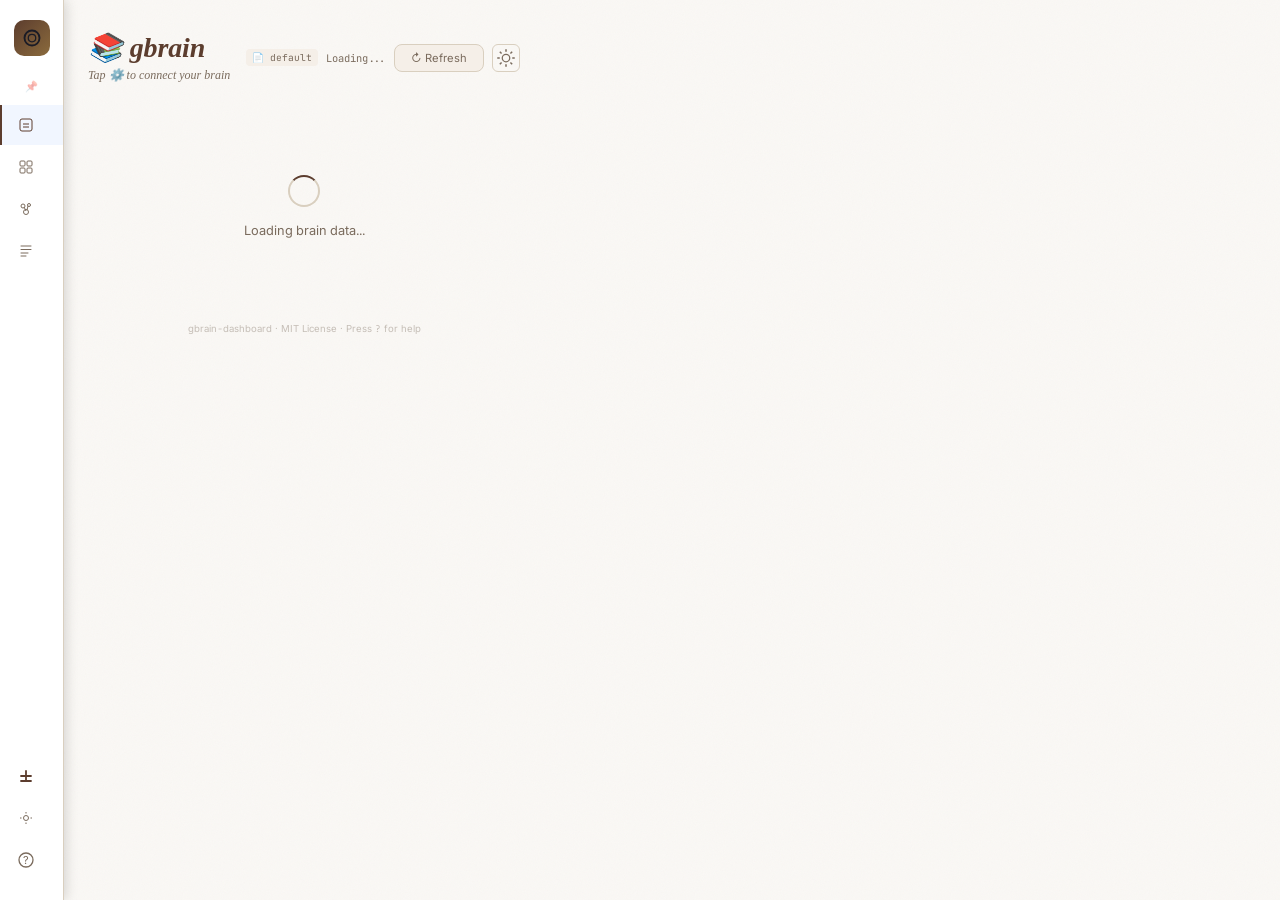
==== commit fcdcfae9: "refactor: unify Ask into single assistant, real LLM briefing synthesis - Remove floating chat bubble" ====
--- a/index.html
+++ b/index.html
@@ -573,6 +573,26 @@
   .chat-input-bar input { flex: 1; padding: 8px 14px; border-radius: 999px; border: 1px solid var(--border); background: var(--surface); color: var(--text); font-size: 0.72rem; font-family: 'Inter', sans-serif; }
   .chat-input-bar input:focus { outline: none; border-color: var(--primary); }
   .chat-input-bar button { padding: 8px 16px; border-radius: 999px; background: var(--primary); border: none; color: #1a1b26; font-size: 0.7rem; font-weight: 600; cursor: pointer; font-family: 'Inter', sans-serif; }
+
+  /* ─── Unified Assistant v2 ─── */
+  .assistant-messages { display: flex; flex-direction: column; gap: 12px; max-height: 500px; overflow-y: auto; padding: 4px 0; margin-bottom: 12px; }
+  .assistant-welcome { text-align: center; padding: 24px 16px; color: var(--text-muted); font-size: 0.75rem; line-height: 1.6; }
+  .assistant-msg { max-width: 92%; padding: 10px 14px; border-radius: 14px; font-size: 0.72rem; line-height: 1.5; word-break: break-word; }
+  .assistant-msg.user { align-self: flex-end; background: rgba(122,162,247,0.12); color: var(--text); border-bottom-right-radius: 4px; }
+  .assistant-msg.assistant { align-self: flex-start; background: var(--surface2); color: var(--text); border-bottom-left-radius: 4px; }
+  .assistant-text strong { color: var(--primary); }
+  .assistant-text blockquote { border-left: 2px solid var(--primary); margin: 4px 0; padding: 2px 8px; font-style: italic; opacity: 0.8; }
+  .assistant-refined { font-size: 0.58rem; color: var(--accent); text-align: right; padding: 4px 0; opacity: 0.7; }
+  .assistant-sources-toggle { width: 100%; padding: 6px 14px; background: none; border: none; border-top: 1px solid rgba(255,255,255,0.06); color: var(--text-muted); font-size: 0.62rem; cursor: pointer; text-align: left; font-family: 'Inter', sans-serif; }
+  .assistant-sources-toggle .arrow { transition: transform 0.2s; display: inline-block; }
+  .assistant-sources-toggle.open .arrow { transform: rotate(90deg); }
+  .assistant-sources { display: none; padding: 0 14px 8px; }
+  .assistant-sources.open { display: block; }
+  .assistant-source-card { display: flex; align-items: flex-start; gap: 8px; padding: 6px 8px; border-radius: 6px; cursor: pointer; transition: background 0.1s; }
+  .assistant-source-card:hover { background: rgba(255,255,255,0.03); }
+  .assistant-followups { display: flex; flex-wrap: wrap; gap: 6px; padding: 6px 14px 10px; }
+  .assistant-followup-pill { background: rgba(122,162,247,0.08); border: 1px solid rgba(122,162,247,0.15); border-radius: 14px; padding: 4px 12px; font-size: 0.62rem; color: var(--primary); cursor: pointer; font-family: 'Inter', sans-serif; transition: all 0.1s; }
+  .assistant-followup-pill:hover { border-color: var(--primary); background: rgba(122,162,247,0.12); }
 
   /* ─── Loading ─── */
   .loading { display: flex; flex-direction: column; align-items: center; justify-content: center; padding: 60px 20px; color: var(--text-muted); font-size: 0.8rem; gap: 16px; }
@@ -849,7 +869,6 @@
   <button class="sidebar-item active" data-view="today" onclick="showView('today')"><span class="s-icon"><svg viewBox="0 0 16 16"><rect x="2" y="2" width="12" height="12" rx="2" stroke="currentColor" fill="none"/><path d="M5 7h6M5 10h6" stroke="currentColor"/></svg></span><span class="s-label">Today</span></button>
   <button class="sidebar-item" data-view="browse" onclick="showView('browse')"><span class="s-icon"><svg viewBox="0 0 16 16"><rect x="2" y="2" width="5" height="5" rx="1" stroke="currentColor" fill="none"/><rect x="9" y="2" width="5" height="5" rx="1" stroke="currentColor" fill="none"/><rect x="2" y="9" width="5" height="5" rx="1" stroke="currentColor" fill="none"/><rect x="9" y="9" width="5" height="5" rx="1" stroke="currentColor" fill="none"/></svg></span><span class="s-label">Library</span></button>
   <button class="sidebar-item" data-view="graph" onclick="showView('graph')"><span class="s-icon"><svg viewBox="0 0 16 16"><circle cx="5" cy="5" r="2" stroke="currentColor" fill="none"/><circle cx="11" cy="4" r="1.5" stroke="currentColor" fill="none"/><circle cx="8" cy="11" r="2.5" stroke="currentColor" fill="none"/><path d="M6 6l2 4M10 5l-1 4" stroke="currentColor"/></svg></span><span class="s-label">Graph</span></button>
-  <button class="sidebar-item" data-view="ask" onclick="showView('ask')"><span class="s-icon"><svg viewBox="0 0 16 16"><path d="M2 2h12v9H6l-4 3V2z" stroke="currentColor" fill="none"/></svg></span><span class="s-label">Ask</span></button>
   <button class="sidebar-item" data-view="logs" onclick="showView('logs')"><span class="s-icon"><svg viewBox="0 0 16 16"><path d="M3 3h10M3 6.5h10M3 10h7M3 13h5" stroke="currentColor" stroke-linecap="round"/></svg></span><span class="s-label">Activity</span></button>
   <div class="sidebar-spacer"></div>
   <button class="sidebar-item write-btn" onclick="openWrite()"><span class="s-icon"><svg viewBox="0 0 16 16"><path d="M3 13h10M8 3v10M3 8h10" stroke="currentColor" stroke-width="1.8" stroke-linecap="round"/></svg></span><span class="s-label">Write</span></button>
@@ -885,7 +904,6 @@
     <div class="tabs desktop-view-tabs" id="desktopViewTabs" style="margin-bottom:16px">
       <button class="tab active" data-dview="today" onclick="showView('today')"><span class="tab-icon"><svg viewBox="0 0 16 16"><rect x="2" y="2" width="12" height="12" rx="2" stroke="currentColor" fill="none"/><path d="M5 7h6M5 10h6" stroke="currentColor"/></svg></span> Today</button>
       <button class="tab" data-dview="browse" onclick="showView('browse')"><span class="tab-icon"><svg viewBox="0 0 16 16"><rect x="2" y="2" width="5" height="5" rx="1" stroke="currentColor" fill="none"/><rect x="9" y="2" width="5" height="5" rx="1" stroke="currentColor" fill="none"/><rect x="2" y="9" width="5" height="5" rx="1" stroke="currentColor" fill="none"/><rect x="9" y="9" width="5" height="5" rx="1" stroke="currentColor" fill="none"/></svg></span> Browse</button>
-      <button class="tab" data-dview="ask" onclick="showView('ask')"><span class="tab-icon"><svg viewBox="0 0 16 16"><path d="M2 2h12v9H6l-4 3V2z" stroke="currentColor" fill="none"/></svg></span> Ask</button>
       <button class="tab" data-dview="graph" onclick="showView('graph')"><span class="tab-icon"><svg viewBox="0 0 16 16"><circle cx="5" cy="5" r="2" stroke="currentColor" fill="none"/><circle cx="11" cy="4" r="1.5" stroke="currentColor" fill="none"/><circle cx="8" cy="11" r="2.5" stroke="currentColor" fill="none"/><path d="M6 6l2 4M10 5l-1 4" stroke="currentColor"/></svg></span> Graph</button>
       <button class="tab" data-dview="logs" onclick="showView('logs')"><span class="tab-icon"><svg viewBox="0 0 16 16"><path d="M3 3h10M3 6.5h10M3 10h7M3 13h5" stroke="currentColor" stroke-linecap="round"/></svg></span> Logs</button>
       <button class="tab write-tab-item" onclick="openWrite()"><span class="tab-icon"><svg viewBox="0 0 16 16"><path d="M3 13h10M8 3v10M3 8h10" stroke="currentColor" stroke-width="1.8" stroke-linecap="round"/></svg></span> Write</button>
@@ -898,17 +916,16 @@
       <!-- Stat Chips (compact, Today only) -->
       <div class="stat-chips" id="statChips"></div>
 
-      <!-- Live Query -->
+      <!-- Assistant -->
       <div class="live-query-section">
-        <div class="section-header"><h2>Ask</h2></div>
+        <div class="section-header"><h2>Ask</h2><span class="refined-badge" id="refinedBadge" style="display:none;font-size:0.6rem;color:var(--accent);margin-left:8px">✨ AI</span></div>
         <div class="live-query-bar">
-          <input type="text" id="lqInput" placeholder="Ask anything about your brain..." onkeydown="if(event.key==='Enter') runLiveQuery()">
-          <button id="lqBtn" onclick="runLiveQuery()">Ask</button>
+          <input type="text" id="lqInput" placeholder="Ask anything..." onkeydown="if(event.key==='Enter') sendAssistantQuery()">
+          <button id="lqBtn" onclick="sendAssistantQuery()">Ask</button>
         </div>
-        <div class="lq-loading" id="lqLoading"><span class="spinner"></span> Querying brain...</div>
-        <div class="lq-error" id="lqError"></div>
-        <div class="lq-empty" id="lqEmpty">No results found.</div>
-        <div class="live-query-results" id="lqResults"></div>
+        <div class="lq-loading" id="assistantLoading" style="display:none"><span class="spinner"></span> Thinking...</div>
+        <div class="lq-error" id="assistantError" style="display:none"></div>
+        <div class="live-query-results" id="assistantResults" style="display:none"></div>
       </div>
 
       <!-- Today Feed -->
@@ -985,23 +1002,6 @@
       </div>
     </div>
 
-    <!-- === VIEW: Ask (mobile chat-style) === -->
-    <div class="view-panel" id="view-ask">
-      <div class="live-query-section" style="margin-bottom:8px">
-        <div class="section-header"><h2>Ask</h2></div>
-        <div class="live-query-bar">
-          <input type="text" id="mqInput" placeholder="Ask anything..." onkeydown="if(event.key==='Enter') runMobileQuery()">
-          <button onclick="runMobileQuery()">Ask</button>
-        </div>
-        <div class="lq-loading" id="mqLoading"><span class="spinner"></span> Querying...</div>
-        <div class="lq-error" id="mqError"></div>
-        <div class="lq-empty" id="mqEmpty">No results found.</div>
-        <div class="live-query-results" id="mqResults"></div>
-      </div>
-      <!-- Chat-style result thread -->
-      <div id="mqThread"></div>
-    </div>
-
     <!-- === VIEW: Logs (live workflow activity) === -->
     <div class="view-panel" id="view-logs">
       <div class="section">
@@ -1057,9 +1057,6 @@
     </button>
     <button class="nav-write-btn" onclick="openWrite()" title="Write a note">
       <svg viewBox="0 0 16 16"><path d="M3 13h10M8 2v10M3 7h10" stroke="currentColor" stroke-linecap="round"/></svg>
-    </button>
-    <button class="mobile-nav-btn" data-view="ask" onclick="showView('ask')">
-      <span class="nav-icon"><svg viewBox="0 0 16 16"><path d="M2 2h12v9H6l-4 3V2z" stroke="currentColor" fill="none"/></svg></span> Ask
     </button>
     <button class="mobile-nav-btn" data-view="more" onclick="toggleMoreMenu()">
       <span class="nav-icon">···</span> More
@@ -1109,43 +1106,15 @@
     <button class="graph-reset" style="position:static;display:block;width:100%;text-align:center" onclick="resetGraph()">↺ Reset graph positions</button>
   </div>
 </div>
+<!-- Floating Buttons -->
+<div class="float-btns">
+<button class="float-btn cog-btn" onclick="toggleSettings()" title="Settings"><svg viewBox="0 0 16 16" width="20" height="20"><circle cx="8" cy="8" r="2.5" stroke="currentColor" fill="none"/><path d="M8 2v1.5M8 12.5v1.5M2 8h1.5M12.5 8h1.5M3.5 3.5l1 1M11.5 11.5l1 1M3.5 12.5l1-1M11.5 4.5l1-1" stroke="currentColor"/></svg></button>
+<button class="float-btn help-btn" onclick="openDocs()" title="Help &amp; Documentation (press ?)">?</button>
+</div>
 
 <!-- Modal Overlay -->
 <div class="modal-overlay" id="modalOverlay" onclick="closeModal()">
   <div class="modal" id="modal" onclick="event.stopPropagation()"></div>
-</div>
-
-<!-- Chat Bubble (desktop) -->
-<button class="chat-bubble" id="chatBubble" onclick="toggleChat()" title="Chat with gbrain assistant"><svg viewBox="0 0 16 16" width="20" height="20"><path d="M2 2h12v9H6l-4 3V2z" stroke="#1a1b26" fill="none" stroke-width="1.5"/></svg></button>
-<div class="chat-panel" id="chatPanel">
-  <div class="chat-header">
-    <h3>Assistant</h3>
-    <div class="chat-header-actions">
-      <select id="chatModel" onchange="switchModel()" style="background:rgba(255,255,255,0.04);border:1px solid rgba(255,255,255,0.1);color:var(--text-muted);border-radius:6px;padding:4px 8px;font-size:0.68rem;font-family:'Inter',sans-serif;cursor:pointer;outline:none">
-        <option value="deepseek">DeepSeek Flash</option>
-        <option value="claude-haiku">Claude Haiku</option>
-      </select>
-      <button class="chat-clear" onclick="clearChat()" title="Clear conversation">Clear</button>
-      <button onclick="toggleChat()">✕</button>
-    </div>
-  </div>
-  <div class="chat-messages" id="chatMessages">
-    <div class="chat-welcome" id="chatWelcome">
-      👋 I'm your gbrain assistant — I can search your knowledge base and synthesize answers.<br><br>
-      <strong>Try asking:</strong>
-      <div class="starter-grid">
-        <button class="starter-pill" onclick="askStarter('who have I met with recently?')">Who have I met with?</button>
-        <button class="starter-pill" onclick="askStarter('what projects am I working on?')">What projects?</button>
-        <button class="starter-pill" onclick="askStarter('show me recent meetings')">Recent meetings</button>
-        <button class="starter-pill" onclick="askStarter('what is this dashboard')">About this dashboard</button>
-      </div>
-    </div>
-  </div>
-  <div class="chat-typing" id="chatTyping">Thinking<span class="typing-dots">...</span></div>
-  <div class="chat-input-bar">
-    <input type="text" id="chatInput" placeholder="Ask me anything..." onkeydown="if(event.key==='Enter') sendChat()">
-    <button id="chatSendBtn" onclick="sendChat()">Send</button>
-  </div>
 </div>
 
 <!-- Docs Overlay -->
@@ -1226,6 +1195,8 @@
 let artifactsRendered = false;
 // ─── VIEW SWAPPING ───
 function showView(name) {
+  // Redirect removed 'ask' view to today (unified assistant)
+  if (name === 'ask') name = 'today';
   activeView = name;
   // Hide all view panels
   document.querySelectorAll('.view-panel').forEach(v => v.classList.remove('active'));
@@ -1915,6 +1886,8 @@
   document.querySelectorAll('#feedSourceTabs .feed-source-tab').forEach(t => {
     t.onclick = function(){ filterFeed(this.getAttribute('data-src')); };
   });
+  // Init the unified assistant after render
+  if (typeof initAssistant === 'function') initAssistant();
 }
   </script>
   <script>
@@ -3365,250 +3338,220 @@
 
   </script>
   <script>
-// ─── MOBILE ASK ───
-function runMobileQuery() {
-  const input = document.getElementById('mqInput');
-  const results = document.getElementById('mqResults');
-  const loading = document.getElementById('mqLoading');
-  const error = document.getElementById('mqError');
-  const empty = document.getElementById('mqEmpty');
-  const thread = document.getElementById('mqThread');
-  const q = input.value.trim();
+// ─── Unified Assistant v2 ─────────────────────────────────────────────────
+// Replaces chat.js + live-query.js. Single assistant on Today view.
+// Always uses /api/assistant for synthesized answers.
+
+let conversationHistory = [];
+const MAX_HISTORY = 6;
+let assistantReady = false;
+
+function initAssistant() {
+  if (assistantReady) return;
+  assistantReady = true;
+
+  // Wire up the input
+  const input = document.getElementById('lqInput');
+  if (!input) return;
+  input.placeholder = 'Ask anything — e.g. "what should I know before meeting Zaim?"';
+  input.onkeydown = function(e) { if (e.key === 'Enter') sendAssistantQuery(); };
+
+  const btn = document.getElementById('lqBtn');
+  if (btn) { btn.textContent = 'Ask'; btn.onclick = sendAssistantQuery; }
+
+  // Hide old search result displays, show chat
+  var lqResults = document.getElementById('lqResults');
+  var lqLoading = document.getElementById('lqLoading');
+  var lqError = document.getElementById('lqError');
+  var lqEmpty = document.getElementById('lqEmpty');
+
+  // Create chat messages container if not exists
+  if (!document.getElementById('assistantMessages')) {
+    var msgs = document.createElement('div');
+    msgs.id = 'assistantMessages';
+    msgs.className = 'assistant-messages';
+    msgs.innerHTML = '<div class="assistant-welcome" id="assistantWelcome">' +
+      '👋 <strong>Ask me anything</strong> about your knowledge base.<br><br>' +
+      '<div class="starter-grid">' +
+        '<button class="starter-pill" onclick="askStarter(\'what should i know before my next meeting?\')">Prep for meetings</button>' +
+        '<button class="starter-pill" onclick="askStarter(\'what are my open action items?\')">Action items</button>' +
+        '<button class="starter-pill" onclick="askStarter(\'what happened in my last meeting with Zaim?\')">Last meeting with Zaim</button>' +
+        '<button class="starter-pill" onclick="askStarter(\'show me all people\')">People directory</button>' +
+      '</div>' +
+    '</div>';
+
+    // Insert after the live-query-bar
+    var bar = document.querySelector('.live-query-bar');
+    if (bar && bar.parentNode) {
+      bar.parentNode.insertBefore(msgs, bar.nextSibling);
+    }
+  }
+
+  // Repurpose loading/error/empty for assistant
+  if (lqLoading) lqLoading.id = 'assistantLoading';
+  if (lqError) lqError.id = 'assistantError';
+  if (lqEmpty) lqEmpty.id = 'assistantEmpty';
+  if (lqResults) { lqResults.style.display = 'none'; lqResults.id = 'assistantResults'; }
+
+  // Hide old mobile query elements
+  var mqInput = document.getElementById('mqInput');
+  var mqThread = document.getElementById('mqThread');
+  if (mqInput) mqInput.style.display = 'none';
+  if (mqThread) mqThread.style.display = 'none';
+}
+
+// Called after data loads
+if (typeof DATA !== 'undefined' || typeof MCP_CONNECTED !== 'undefined') {
+  initAssistant();
+} else {
+  // Wait for data
+  var _origLoadData = loadData;
+  loadData = function() {
+    _origLoadData.apply(this, arguments);
+    setTimeout(initAssistant, 500);
+  };
+}
+
+function sendAssistantQuery() {
+  var input = document.getElementById('lqInput');
+  var btn = document.getElementById('lqBtn');
+  var q = input.value.trim();
   if (!q) return;
   input.value = '';
-  results.innerHTML = '';
-  error.style.display = 'none';
-  empty.style.display = 'none';
-  loading.style.display = 'block';
-
-  // Add question to thread
-  thread.innerHTML += `<div style="text-align:right;margin-bottom:8px"><span style="background:rgba(34,211,238,0.1);padding:8px 14px;border-radius:14px;font-size:0.72rem">${esc(q)}</span></div>`;
-
-  const API_BASE = localStorage.getItem('gbrain-query-api') || '';
-  fetch(API_BASE + '/api/query?q=' + encodeURIComponent(q))
-    .then(r => { if (!r.ok) throw new Error('HTTP ' + r.status); return r.json(); })
-    .then(data => {
-      loading.style.display = 'none';
-      if (!data.results || data.results.length === 0) {
-        empty.style.display = 'block'; return;
-      }
-      let html = '';
-      data.results.slice(0, 3).forEach(r => {
-        let scoreClass = 'low';
-        if (r.score >= 0.7) scoreClass = 'high';
-        else if (r.score >= 0.5) scoreClass = 'med';
-        html += `<div class="lq-card" onclick="openPageModal('${escAttr(r.slug)}')">
-          <div class="lq-header"><span class="lq-score ${scoreClass}">${Math.round(r.score * 100)}%</span>
-          <span class="lq-path">${esc(r.slug)}</span></div>
-          <div class="lq-snippet">${esc((r.snippet||'').trim()) || '<span style="opacity:0.4">(no preview)</span>'}</div></div>`;
-      });
-      thread.innerHTML += `<div style="margin-bottom:12px">${html}</div>`;
-      thread.scrollIntoView({behavior:'smooth'});
+  if (btn) btn.disabled = true;
+
+  var welcome = document.getElementById('assistantWelcome');
+  if (welcome) welcome.style.display = 'none';
+
+  var msgs = document.getElementById('assistantMessages');
+  var loading = document.getElementById('assistantLoading');
+  var error = document.getElementById('assistantError');
+
+  // Add user message
+  addAssistantBubble(esc(q), 'user');
+  conversationHistory.push({ role: 'user', text: q });
+  if (conversationHistory.length > MAX_HISTORY) conversationHistory.shift();
+
+  // Show thinking
+  if (loading) loading.style.display = 'block';
+  if (error) error.style.display = 'none';
+
+  var API_BASE = localStorage.getItem('gbrain-query-api') || '';
+  var url = API_BASE + '/api/assistant?q=' + encodeURIComponent(q) + '&model=deepseek';
+
+  fetch(url)
+    .then(function(r) { if (!r.ok) throw new Error('HTTP ' + r.status); return r.json(); })
+    .then(function(data) {
+      if (loading) loading.style.display = 'none';
+      addAssistantResponse(data);
+      conversationHistory.push({ role: 'assistant', text: (data.response || '').substring(0, 200) });
+      if (conversationHistory.length > MAX_HISTORY) conversationHistory.shift();
     })
-    .catch(err => {
-      loading.style.display = 'none';
-      error.textContent = 'Connection failed — ' + err.message;
-      error.style.display = 'block';
-    });
-}
-
-// ─── Scroll-aware chat bubble hide (mobile) ───
-(function() {
-  var lastY = 0;
-  var SCROLL_HIDE = 60;
-  window.addEventListener('scroll', function() {
-    var chatBubble = document.getElementById('chatBubble');
-    var chatPanel = document.getElementById('chatPanel');
-    if (!chatBubble) return;
-    var y = window.pageYOffset || document.documentElement.scrollTop;
-    // Don't hide when chat is open
-    if (chatPanel && chatPanel.classList.contains('active')) {
-      chatBubble.classList.remove('chat-hidden');
-      lastY = y;
-      return;
-    }
-    if (y > SCROLL_HIDE && y > lastY + 5) {
-      chatBubble.classList.add('chat-hidden');
-    } else if (y < lastY - 5 || y <= SCROLL_HIDE) {
-      chatBubble.classList.remove('chat-hidden');
-    }
-    lastY = y;
-  }, { passive: true });
-})();
-
-// ─── Chat Bubble (desktop) ───
-let chatOpen = false;
-let conversationHistory = [];
-const MAX_HISTORY = 6;
-
-function toggleChat() {
-  chatOpen = !chatOpen;
-  document.getElementById('chatPanel').classList.toggle('active', chatOpen);
-  document.getElementById('chatBubble').innerHTML = chatOpen ? '✕' : '<svg viewBox="0 0 16 16" width="20" height="20"><path d="M2 2h12v9H6l-4 3V2z" stroke="#1a1b26" fill="none" stroke-width="1.5"/></svg>';
-  if (chatOpen) document.getElementById('chatInput').focus();
-}
-
-function addChatMessage(html, role) {
-  const d = document.createElement('div');
-  d.className = 'chat-msg ' + role;
-  d.innerHTML = html;
-  const c = document.getElementById('chatMessages');
-  c.appendChild(d);
-  c.scrollTop = c.scrollHeight;
+    .catch(function(err) {
+      if (loading) loading.style.display = 'none';
+      if (error) { error.textContent = 'Failed to reach the assistant — ' + err.message; error.style.display = 'block'; }
+
+      // Still show the error in chat
+      var d = document.createElement('div');
+      d.className = 'assistant-msg assistant';
+      d.innerHTML = '<div class="assistant-body"><div class="assistant-text">Sorry, I couldn\'t reach the knowledge base. Is the API server running?</div></div>';
+      if (msgs) msgs.appendChild(d);
+    })
+    .finally(function() { if (btn) btn.disabled = false; });
+}
+
+function addAssistantBubble(html, role) {
+  var msgs = document.getElementById('assistantMessages');
+  if (!msgs) return;
+  var d = document.createElement('div');
+  d.className = 'assistant-msg ' + role;
+  d.innerHTML = '<div class="assistant-body"><div class="assistant-text">' + html + '</div></div>';
+  msgs.appendChild(d);
+  msgs.scrollTop = msgs.scrollHeight;
 }
 
 function formatAssistantText(text) {
-  let html = esc(text);
+  var html = esc(text);
   html = html.replace(/\*\*(.+?)\*\*/g, '<strong>$1</strong>');
-  html = html.replace(/(?:^|\n)&gt; (.+)/g, '<blockquote>$1</blockquote>');
+  html = html.replace(/(?:^|\n)> (.+)/g, '<blockquote>$1</blockquote>');
   html = html.replace(/\n\n/g, '<br><br>');
   html = html.replace(/\n/g, '<br>');
   return html.replace(/^(<br>)+/, '');
 }
 
-function addAssistantMessage(data) {
-  const d = document.createElement('div');
-  d.className = 'chat-msg assistant';
-  let html = '<div class="bot-msg-body"><div class="bot-msg-text">' + formatAssistantText(data.response) + '</div></div>';
+function addAssistantResponse(data) {
+  var msgs = document.getElementById('assistantMessages');
+  if (!msgs) return;
+
+  var d = document.createElement('div');
+  d.className = 'assistant-msg assistant';
+
+  // Response text
+  var html = '<div class="assistant-body"><div class="assistant-text">' + formatAssistantText(data.response || 'No response') + '</div></div>';
+
+  // Refined badge
+  if (data.refined) {
+    html += '<div class="assistant-refined">✨ Synthesized with AI</div>';
+  }
+
+  // Sources
   if (data.sources && data.sources.length > 0) {
-    const srcCount = data.sources.length;
-    html += '<button class="bot-sources-toggle" onclick="toggleSources(this)">' + srcCount + ' source' + (srcCount !== 1 ? 's' : '') + ' <span class="arrow">▸</span></button>';
-    html += '<div class="bot-sources">';
+    var srcCount = data.sources.length;
+    html += '<button class="assistant-sources-toggle" onclick="toggleAssistantSources(this)">' + srcCount + ' source' + (srcCount !== 1 ? 's' : '') + ' <span class="arrow">▸</span></button>';
+    html += '<div class="assistant-sources">';
     data.sources.forEach(function(s) {
-      const name = s.slug.split('/').pop().replace(/-/g, ' ').replace(/_/g, ' ');
-      html += '<div class="bot-source-card" onclick="openPageModal(\'' + escAttr(s.slug) + '\')"><span class="src-score ' + s.score_class + '">' + s.score + '%</span><div class="src-info"><div class="src-title">' + esc(name) + '</div><div class="src-snippet">' + esc((s.snippet||'').substring(0,150)) + '</div></div></div>';
+      var name = s.slug.split('/').pop().replace(/-/g, ' ').replace(/_/g, ' ');
+      html += '<div class="assistant-source-card" onclick="openPageModal(\'' + escAttr(s.slug) + '\')"><span class="src-score ' + s.score_class + '">' + s.score + '%</span><div class="src-info"><div class="src-title">' + esc(name) + '</div><div class="src-snippet">' + esc((s.snippet || '').substring(0, 150)) + '</div></div></div>';
     });
     html += '</div>';
   }
+
+  // Follow-ups
   if (data.followups && data.followups.length > 0) {
-    html += '<div class="bot-followups">';
+    html += '<div class="assistant-followups">';
     data.followups.forEach(function(f) {
-      html += '<button class="bot-followup-pill" onclick="askFollowup(\'' + escAttr(f) + '\')">' + esc(f) + '</button>';
+      html += '<button class="assistant-followup-pill" onclick="askFollowup(\'' + escAttr(f) + '\')">' + esc(f) + '</button>';
     });
     html += '</div>';
   }
+
   d.innerHTML = html;
-  const c = document.getElementById('chatMessages');
-  c.appendChild(d);
-  c.scrollTop = c.scrollHeight;
-}
-
-function toggleSources(btn) { btn.classList.toggle('open'); btn.nextElementSibling.classList.toggle('open'); }
-function askStarter(q) { document.getElementById('chatInput').value = q; sendChat(); }
-function askFollowup(q) { document.getElementById('chatInput').value = q; sendChat(); }
-function clearChat() {
-  const msgs = document.getElementById('chatMessages');
-  const welcome = document.getElementById('chatWelcome');
-  msgs.innerHTML = '';
-  msgs.appendChild(welcome);
-  welcome.style.display = '';
+  msgs.appendChild(d);
+  msgs.scrollTop = msgs.scrollHeight;
+}
+
+function toggleAssistantSources(btn) {
+  btn.classList.toggle('open');
+  btn.nextElementSibling.classList.toggle('open');
+}
+
+function askStarter(q) {
+  var input = document.getElementById('lqInput');
+  if (input) { input.value = q; sendAssistantQuery(); }
+}
+
+function askFollowup(q) {
+  var input = document.getElementById('lqInput');
+  if (input) { input.value = q; sendAssistantQuery(); }
+}
+
+function clearAssistantChat() {
+  var msgs = document.getElementById('assistantMessages');
+  var welcome = document.getElementById('assistantWelcome');
+  if (msgs) msgs.innerHTML = '';
+  if (welcome) { msgs.appendChild(welcome); welcome.style.display = ''; }
   conversationHistory = [];
 }
-function switchModel() {
-  try { localStorage.setItem('gbrain-chat-model', document.getElementById('chatModel').value); } catch(e) {}
-}
-(function() {
-  try { const saved = localStorage.getItem('gbrain-chat-model'); if (saved === 'claude-haiku' || saved === 'deepseek') document.getElementById('chatModel').value = saved; } catch(e) {}
-})();
-function sendChat() {
-  const input = document.getElementById('chatInput');
-  const btn = document.getElementById('chatSendBtn');
-  const q = input.value.trim();
-  if (!q) return;
-  input.value = ''; btn.disabled = true;
-  document.getElementById('chatWelcome').style.display = 'none';
-  addChatMessage(esc(q), 'user');
-  conversationHistory.push({ role: 'user', text: q });
-  if (conversationHistory.length > MAX_HISTORY) conversationHistory.shift();
-  const typing = document.getElementById('chatTyping');
-  typing.classList.add('active');
-  let dots = 0;
-  const dotInterval = setInterval(function() { dots = (dots + 1) % 4; typing.innerHTML = 'Thinking' + '.'.repeat(dots); }, 400);
-  const API_BASE = localStorage.getItem('gbrain-query-api') || '';
-  const model = document.getElementById('chatModel').value;
-  fetch(API_BASE + '/api/assistant?q=' + encodeURIComponent(q) + '&model=' + encodeURIComponent(model))
-    .then(function(r) { if (!r.ok) throw new Error('HTTP ' + r.status); return r.json(); })
-    .then(function(data) {
-      clearInterval(dotInterval); typing.classList.remove('active');
-      addAssistantMessage(data);
-      conversationHistory.push({ role: 'assistant', text: data.response.substring(0, 200) });
-      if (conversationHistory.length > MAX_HISTORY) conversationHistory.shift();
-    })
-    .catch(function(err) {
-      clearInterval(dotInterval); typing.classList.remove('active');
-      addAssistantMessage({ response: "Sorry, I couldn't reach the knowledge base right now.\n\n" + err.message, sources: [], followups: ['Try again', 'Check brain health', 'Browse all pages'], type: 'error' });
-    })
-    .finally(function() { btn.disabled = false; });
-}
-
-  </script>
-  <script>
-// ─── Live Query ───
-function runLiveQuery() {
-  var input = document.getElementById('lqInput');
-  var btn = document.getElementById('lqBtn');
-  var results = document.getElementById('lqResults');
-  var loading = document.getElementById('lqLoading');
-  var error = document.getElementById('lqError');
-  var empty = document.getElementById('lqEmpty');
-  var q = input.value.trim();
-  if (!q) return;
-  btn.disabled = true;
-  results.innerHTML = '';
-  error.style.display = 'none';
-  empty.style.display = 'none';
-  loading.style.display = 'block';
-
-  // Use MCP if connected
-  if (MCP_CONNECTED && MCP_URL) {
-    mcpCall('query', { q: q })
-      .then(function(data) {
-        loading.style.display = 'none';
-        var hits = data.results || data || [];
-        if (!hits.length) { empty.style.display = 'block'; return; }
-        var html = '';
-        hits.forEach(function(r) {
-          var scorePct = Math.round((r.score || 0.5) * 100);
-          var scoreClass = scorePct >= 70 ? 'high' : scorePct >= 50 ? 'med' : 'low';
-          html += '<div class="lq-card" onclick="openPageModal(\'' + escAttr(r.slug || '') + '\')">' +
-            '<div class="lq-header"><span class="lq-score ' + scoreClass + '">' + scorePct + '%</span>' +
-            '<span class="lq-path">' + esc(r.slug || '') + '</span></div>' +
-            '<div class="lq-snippet">' + esc((r.snippet || r.body || r.text || '').substring(0, 200)) + '</div></div>';
-        });
-        results.innerHTML = html;
-      })
-      .catch(function(err) {
-        loading.style.display = 'none';
-        error.textContent = 'Query failed — ' + err.message;
-        error.style.display = 'block';
-      })
-      .finally(function() { btn.disabled = false; });
-    return;
-  }
-
-  // Fallback: local page search
-  loading.style.display = 'none';
-  var ql = q.toLowerCase();
-  var matches = (DATA.pages || []).filter(function(p) {
-    return (p.title || '').toLowerCase().indexOf(ql) >= 0 ||
-           (p.body || '').toLowerCase().indexOf(ql) >= 0 ||
-           (p.slug || '').toLowerCase().indexOf(ql) >= 0;
-  }).slice(0, 20);
-  if (!matches.length) { empty.style.display = 'block'; btn.disabled = false; return; }
-  var html = '';
-  matches.forEach(function(p) {
-    var body = (p.body || '').substring(0, 200);
-    html += '<div class="lq-card" onclick="openPageModal(\'' + escAttr(p.slug) + '\')">' +
-      '<div class="lq-header"><span class="lq-score med">match</span>' +
-      '<span class="lq-path">' + esc(p.slug) + '</span></div>' +
-      '<div class="lq-snippet">' + esc(body || '(no content)') + '</div></div>';
-  });
-  results.innerHTML = html;
-  btn.disabled = false;
-}
-
-loadData();
-
+
+// ─── Escaping helpers (shared) ───
+function esc(s) {
+  if (!s) return '';
+  return String(s).replace(/&/g, '&amp;').replace(/</g, '&lt;').replace(/>/g, '&gt;').replace(/"/g, '&quot;');
+}
+function escAttr(s) {
+  if (!s) return '';
+  return String(s).replace(/&/g, '&amp;').replace(/"/g, '&quot;').replace(/'/g, '&#39;').replace(/</g, '&lt;').replace(/>/g, '&gt;');
+}
   </script>
   <script>
 // ═══════════════════════════════════════════════
